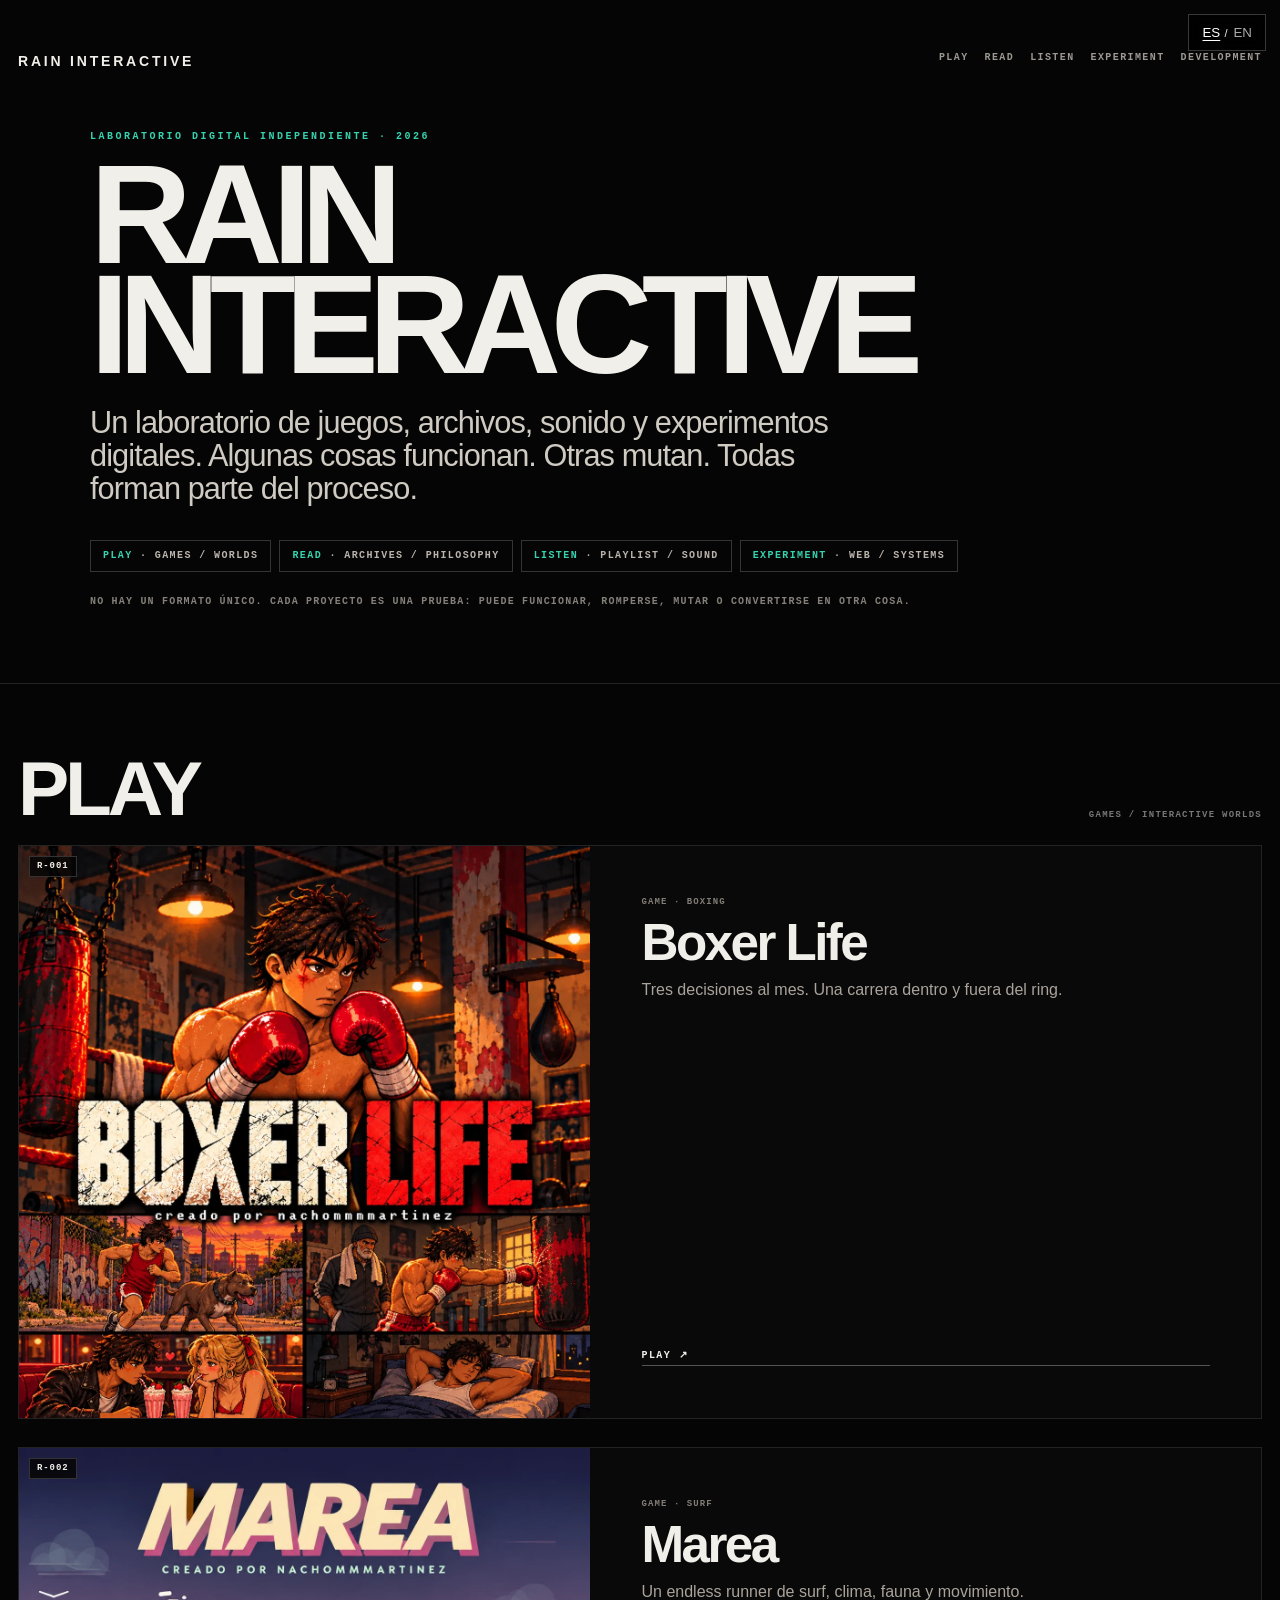
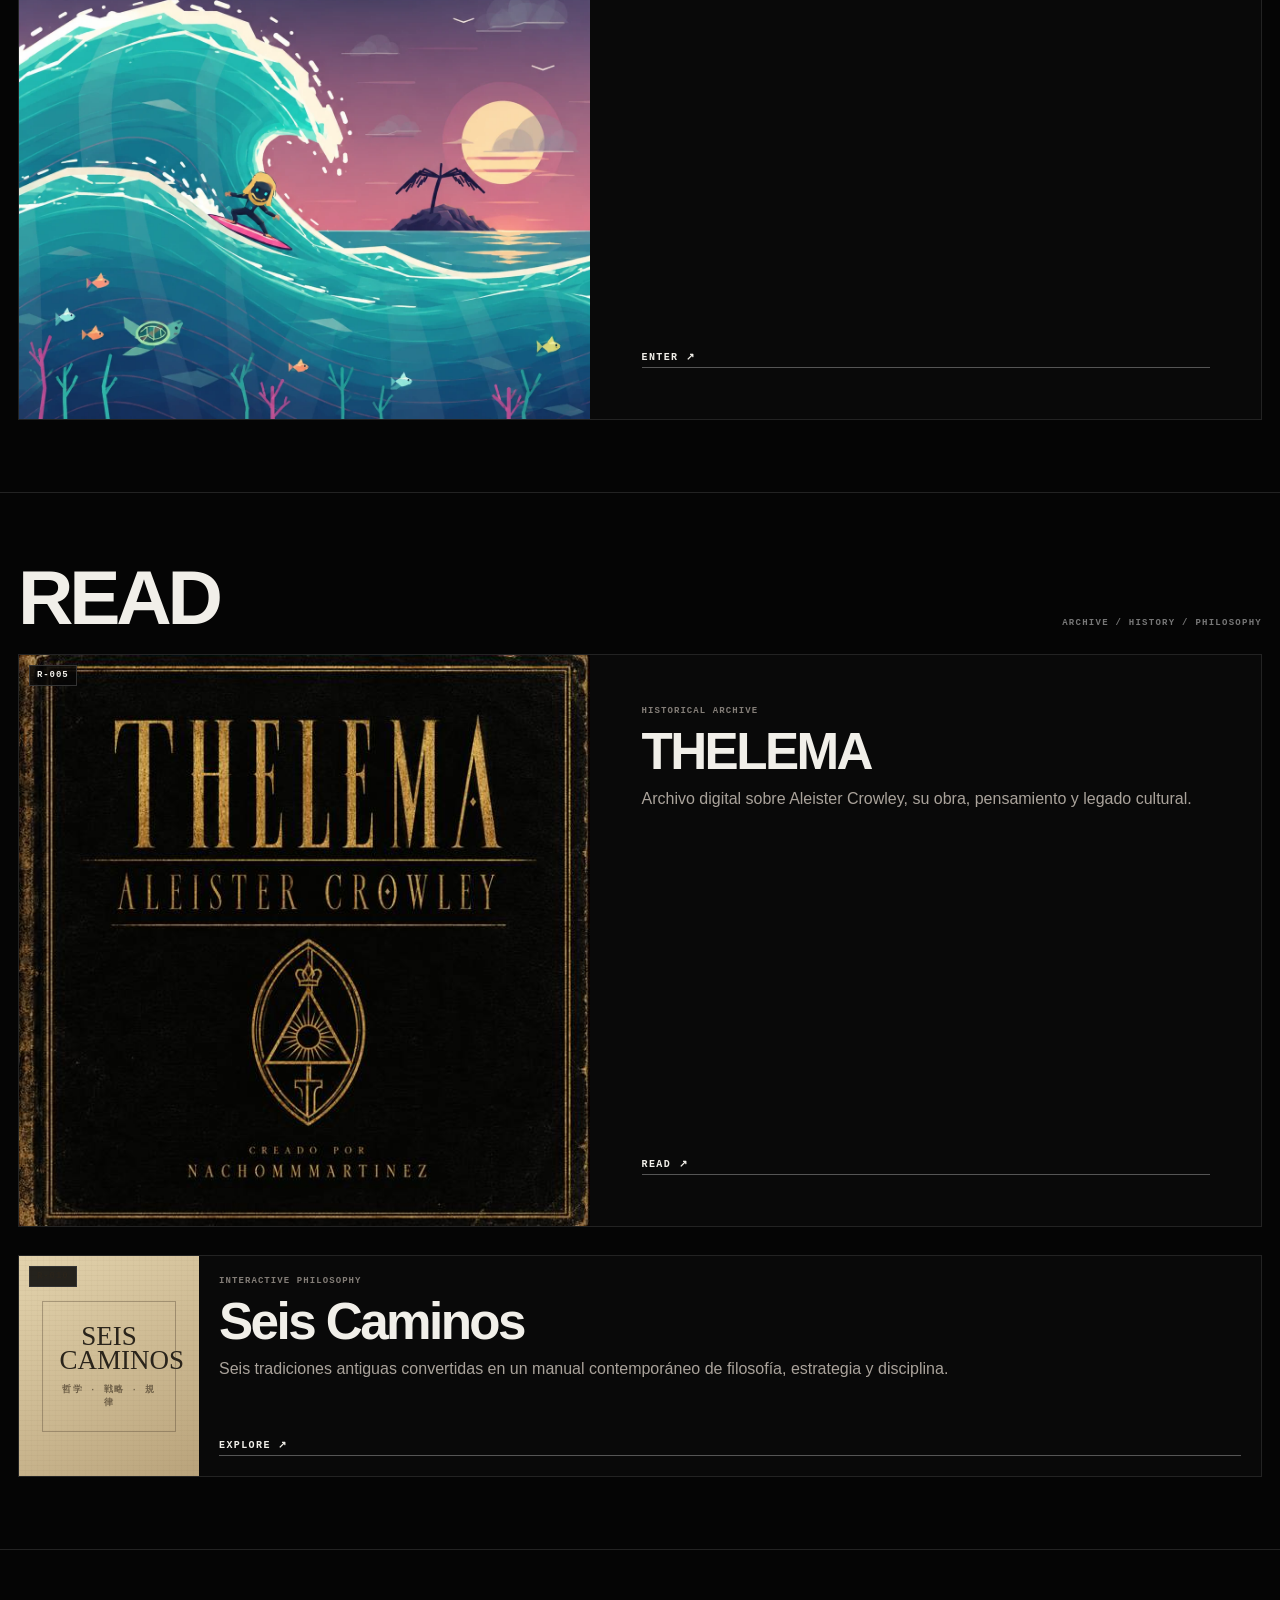
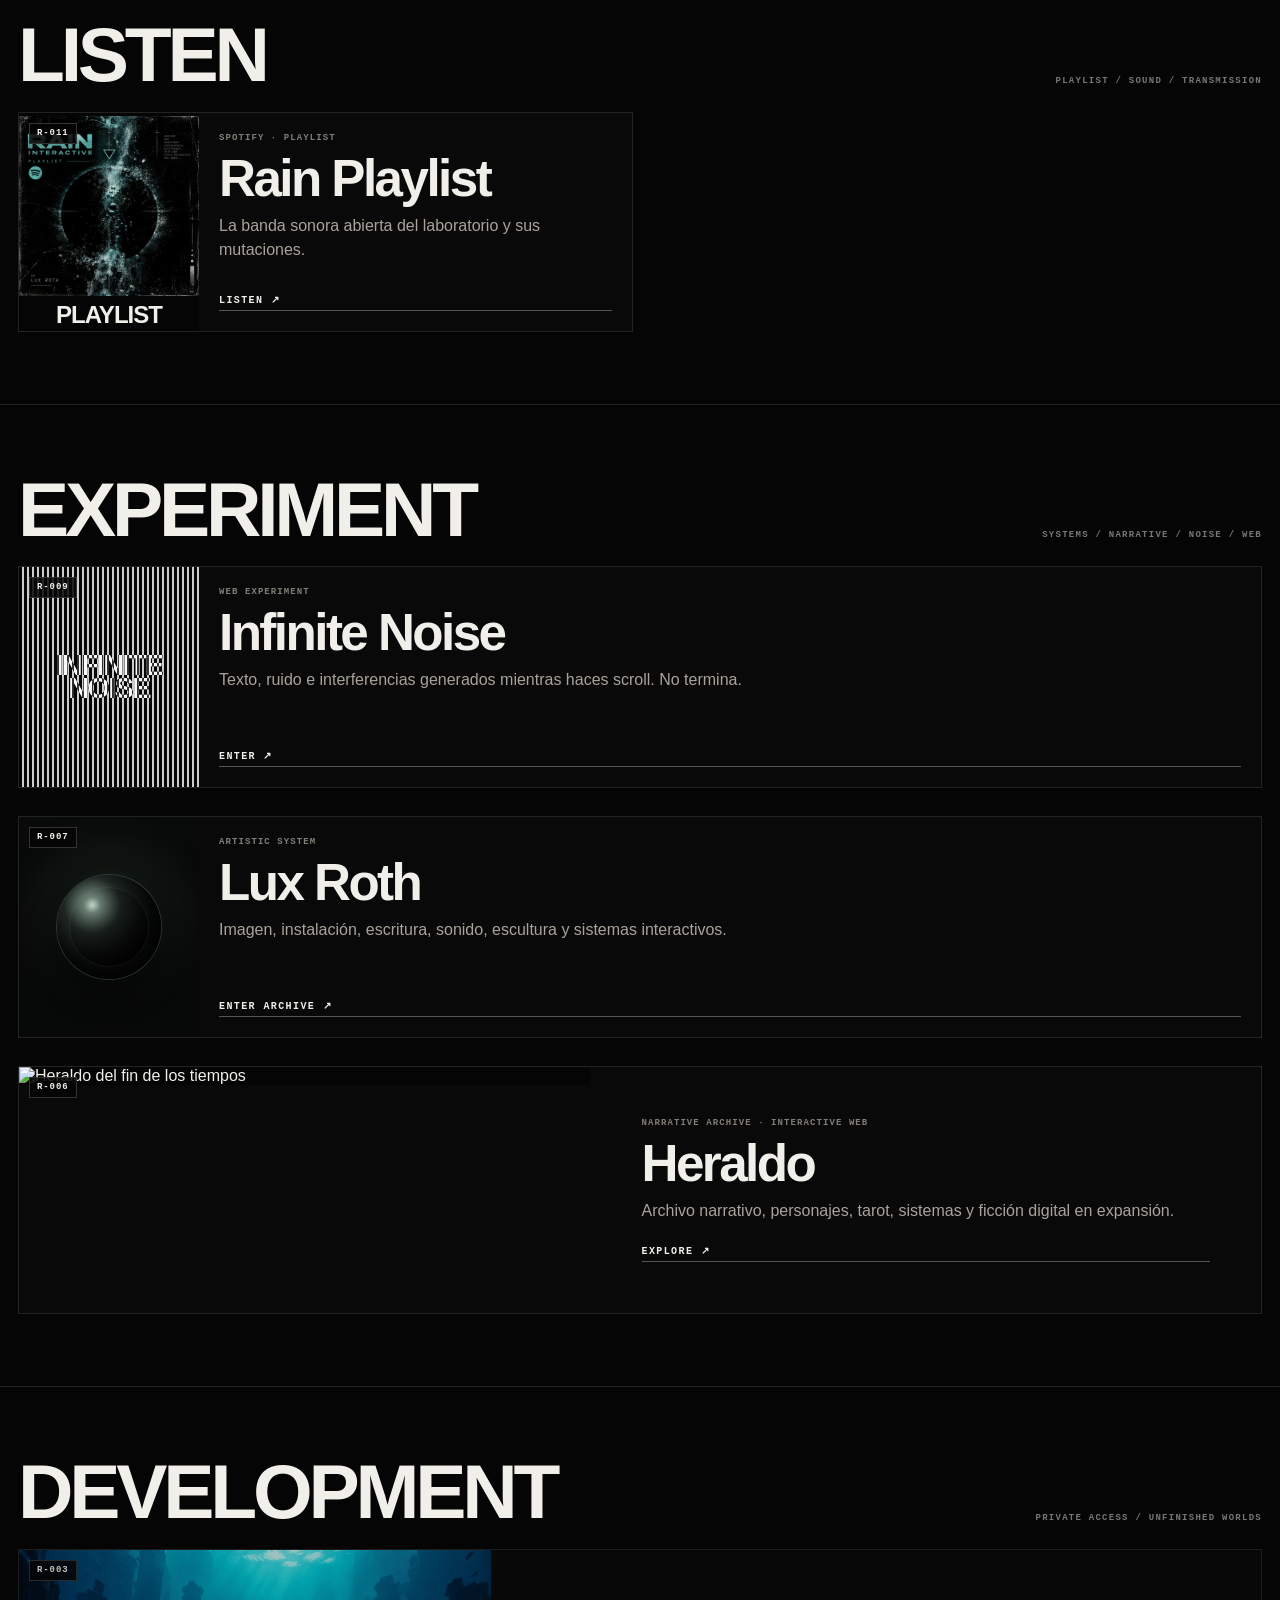
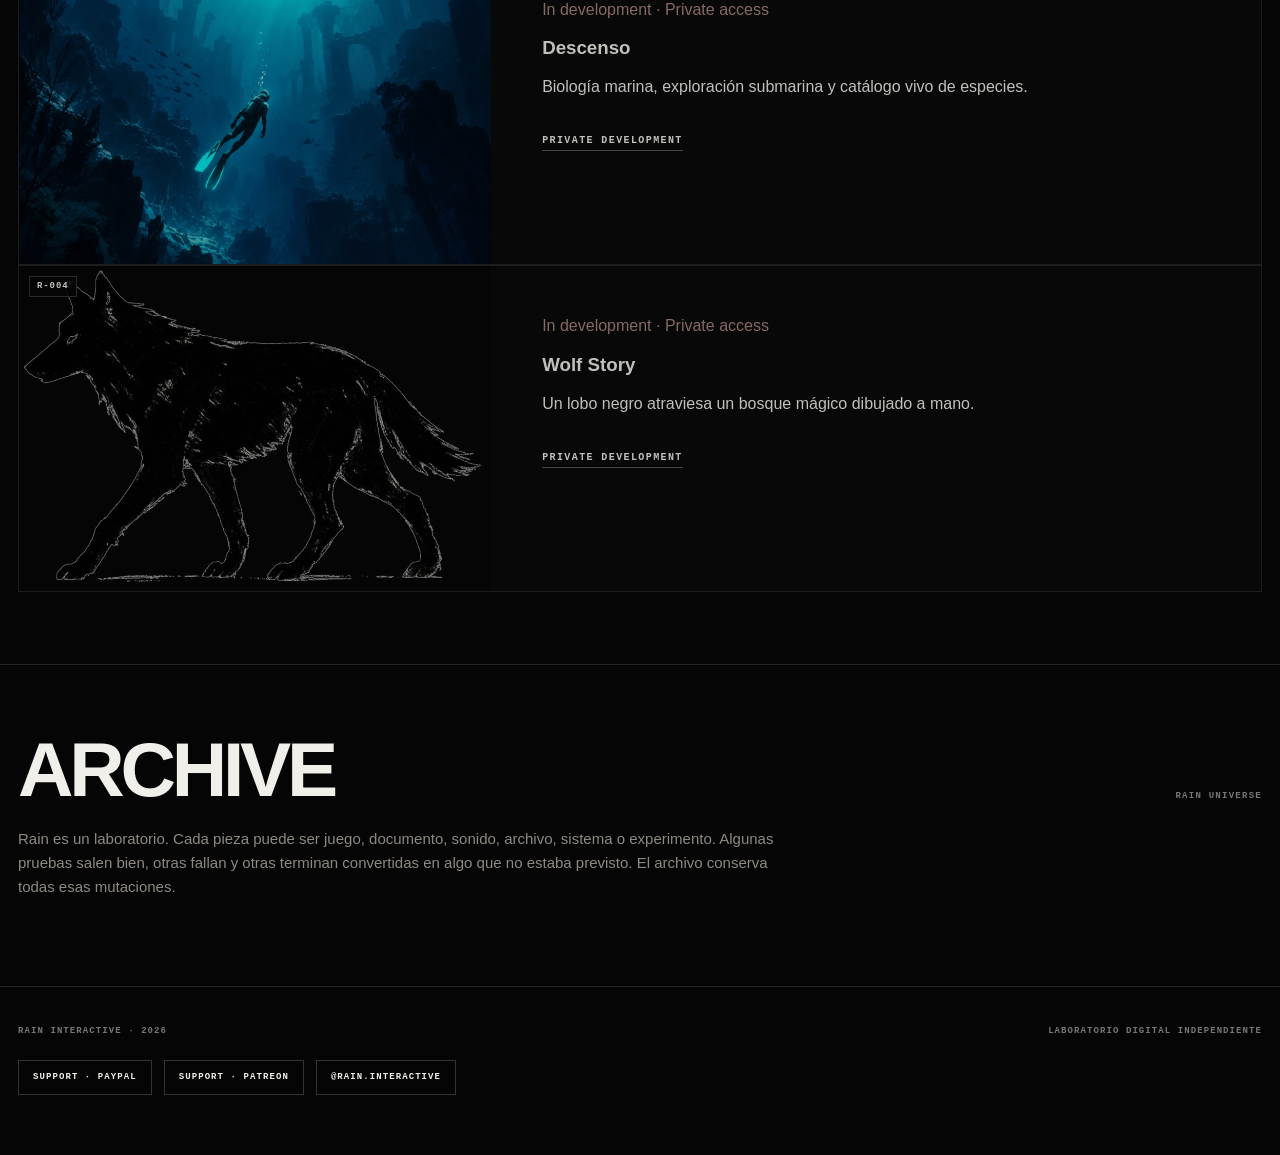
==== index.html @ aa90ba9e "Use uploaded Descenso and Rain Playlist cover assets" ====
<!doctype html>
<html lang="es">
<head>
<meta charset="utf-8">
<meta name="viewport" content="width=device-width,initial-scale=1">
<meta name="theme-color" content="#050505">
<meta http-equiv="Cache-Control" content="no-cache, no-store, must-revalidate">
<meta http-equiv="Pragma" content="no-cache">
<meta http-equiv="Expires" content="0">
<meta name="description" content="Rain Interactive es un laboratorio digital independiente de juegos, arte, archivos, sonido y experimentos web. Descubre Boxer Life, Seis Caminos, Lux Roth e Infinite Noise.">
<title>Rain Interactive — Juegos independientes y experimentos digitales</title>
<style>
:root{--bg:#050505;--fg:#f1efe9;--muted:#77736d;--mint:#37d3b0;--red:#ff4a3d;--line:#232323}
*{box-sizing:border-box}
html{scroll-behavior:smooth}
body{margin:0;background:var(--bg);color:var(--fg);font-family:Arial,Helvetica,sans-serif}
a{color:inherit}
.wrap{width:min(1280px,calc(100% - 36px));margin:auto}
header{min-height:76vh;display:flex;flex-direction:column;justify-content:space-between;padding:22px 0 42px;border-bottom:1px solid var(--line)}
.top{display:flex;justify-content:space-between;gap:20px;align-items:flex-start}
.brand{font-size:14px;font-weight:900;letter-spacing:.2em;text-transform:uppercase}
.nav{display:flex;gap:16px;flex-wrap:wrap;justify-content:flex-end}
.nav a{text-decoration:none;font:700 10px/1 "Courier New",monospace;letter-spacing:.14em;color:#9d9891;text-transform:uppercase}
.nav a:hover{color:var(--fg)}
.hero{max-width:1100px}
.kicker{font:700 10px/1 "Courier New",monospace;letter-spacing:.25em;color:var(--mint);text-transform:uppercase;margin-bottom:18px}
h1{font-size:clamp(60px,11vw,164px);line-height:.78;letter-spacing:-.075em;margin:0;text-transform:uppercase}
.hero p{max-width:760px;font-size:clamp(18px,2.4vw,34px);line-height:1.08;letter-spacing:-.03em;color:#cfcac2;margin:26px 0 0}
.manifest{margin-top:22px;font:700 10px/1.6 "Courier New",monospace;letter-spacing:.12em;color:#85807a;text-transform:uppercase}
.modebar{display:flex;gap:8px;flex-wrap:wrap;margin-top:34px}
.mode{border:1px solid #343434;padding:10px 12px;font:700 10px/1 "Courier New",monospace;letter-spacing:.14em;text-transform:uppercase;color:#bbb4ad}
.mode strong{color:var(--mint)}
section{padding:72px 0;border-bottom:1px solid var(--line)}
.section-head{display:flex;align-items:end;justify-content:space-between;gap:18px;margin-bottom:24px}
.section-head h2{font-size:clamp(32px,6vw,82px);line-height:.85;letter-spacing:-.055em;margin:0;text-transform:uppercase}
.section-head span{font:700 9px/1.3 "Courier New",monospace;letter-spacing:.14em;color:#777;text-transform:uppercase;text-align:right}

/* Featured playlist */


.feature-media:before{content:"";position:absolute;inset:-15%;background:radial-gradient(circle at 30% 28%,#37d3b055,transparent 28%),radial-gradient(circle at 72% 66%,#37d3b026,transparent 34%),linear-gradient(145deg,#111,#050505 70%);filter:blur(8px);transform:scale(1.08);z-index:-2}
.feature-media:after{content:"";position:absolute;inset:0;background:linear-gradient(180deg,#0000,#0008);z-index:-1}
.spotify-mark{width:min(310px,72%);aspect-ratio:1/1;border:1px solid #3a3a3a;background:#0a0a0a;display:flex;flex-direction:column;align-items:center;justify-content:center;gap:18px;box-shadow:0 22px 80px #000;text-align:center}
.spotify-disc{width:94px;height:94px;border:1px solid var(--mint);border-radius:50%;position:relative}
.spotify-disc:before,.spotify-disc:after{content:"";position:absolute;left:20%;right:20%;height:1px;background:var(--mint);border-radius:50%}
.spotify-disc:before{top:39%;box-shadow:0 14px 0 var(--mint)}
.spotify-disc:after{top:66%}
.spotify-mark strong{font-size:28px;line-height:.9;letter-spacing:-.04em}
.spotify-mark small{font:700 9px/1.4 "Courier New",monospace;letter-spacing:.18em;color:var(--mint);text-transform:uppercase}

.meta{font:700 9px/1.5 "Courier New",monospace;letter-spacing:.14em;color:var(--mint);text-transform:uppercase}
.feature-info h3,.card h3{font-size:clamp(30px,4vw,58px);line-height:.9;letter-spacing:-.05em;margin:12px 0}
.feature-info p,.card p{color:#aaa39b;line-height:1.5;margin:0}
.cta{display:inline-block;margin-top:24px;text-decoration:none;font:700 10px/1 "Courier New",monospace;letter-spacing:.14em;text-transform:uppercase;border-bottom:1px solid #555;padding-bottom:4px}

.grid{display:grid;grid-template-columns:repeat(2,minmax(0,1fr));gap:14px}
.card{border:1px solid var(--line);background:#090909;text-decoration:none;display:grid;grid-template-columns:180px 1fr;min-height:220px}
.card .thumb{background:#111;overflow:hidden;position:relative;min-height:220px}
.card .thumb img{width:100%;height:100%;object-fit:contain;object-position:center center;display:block;image-rendering:auto;background:#090909}
.card .copy{padding:20px;display:flex;flex-direction:column;justify-content:space-between}
.card .n{position:absolute;left:10px;top:10px;z-index:4;background:#050505d9;border:1px solid #333;padding:5px 7px;font:700 9px/1 "Courier New",monospace;letter-spacing:.1em}
.card .type{font:700 9px/1.2 "Courier New",monospace;letter-spacing:.12em;color:#837d77;text-transform:uppercase}
.card:hover{border-color:#6f6f6f}
.card:hover .type,.card:hover .cta{color:var(--mint)}
.private{opacity:.8}
.private .type{color:#a7837d}
.private:hover{opacity:1;border-color:#5f403a}
.private:hover .type{color:var(--red)}

/* Generated editorial thumbnails */
.paper-thumb{display:grid;place-items:center;background:linear-gradient(150deg,#e3d3ad,#b9a37b)!important;color:#2a241b}
.paper-thumb:before{content:"";position:absolute;inset:0;background:repeating-linear-gradient(0deg,#6b56340b 0 1px,transparent 1px 5px),repeating-linear-gradient(90deg,#6b563408 0 1px,transparent 1px 6px)}
.paper-mark{position:relative;text-align:center;border:1px solid #574a3766;padding:22px 16px;width:74%;font-family:Georgia,serif}
.paper-mark strong{display:block;font-size:27px;line-height:.92;font-weight:400}
.paper-mark small{display:block;margin-top:10px;font:700 9px monospace;letter-spacing:.16em;color:#6f6048}
.noise-thumb{background:#050505!important}
.noise-thumb:before{content:"";position:absolute;inset:0;background:repeating-linear-gradient(90deg,#050505 0 3px,#eee 3px 5px);opacity:.85}
.noise-thumb:after{content:"INFINITE\A NOISE";white-space:pre;position:absolute;inset:0;display:grid;place-items:center;text-align:center;background:#0009;color:#fff;font:900 29px/.8 Arial Black,Arial,sans-serif;letter-spacing:-.06em;mix-blend-mode:difference}
.lux-thumb{background:radial-gradient(circle at 50% 44%,#1d2722 0 7%,#111613 31%,#080909 68%)!important;display:grid;place-items:center}
.lux-orb{width:58%;aspect-ratio:1;border-radius:50%;background:radial-gradient(circle at 34% 29%,#d8eee0 0 1.2%,#7f988a 8%,#27312c 28%,#0b0e0c 62%,#030404 78%);box-shadow:0 0 0 1px #7791824c,0 20px 60px #000,inset -22px -28px 55px #000;position:relative}
.lux-orb:after{content:"";position:absolute;inset:12%;border-radius:50%;border:1px solid #ccefdc12;box-shadow:0 0 35px #bfe6cf12}
.heraldo-thumb{background:#111!important}
.heraldo-thumb img{object-position:center center;filter:grayscale(.12) contrast(1.08)}
.playlist-thumb{background:radial-gradient(circle at 35% 30%,#37d3b03b,transparent 30%),#080808!important;display:grid;place-items:center}.playlist-thumb:after{content:"PLAYLIST";font:900 24px/1 Arial,sans-serif;letter-spacing:-.04em;color:#f1efe9}

.archive-note{max-width:760px;color:#8f8983;font-size:15px;line-height:1.6}
footer{padding:38px 0 60px}
.footerline{display:flex;justify-content:space-between;gap:20px;flex-wrap:wrap;font:700 9px/1.5 "Courier New",monospace;letter-spacing:.12em;color:#777;text-transform:uppercase}
.support{display:flex;gap:12px;flex-wrap:wrap;margin-top:22px}
.support a{border:1px solid #333;padding:12px 14px;text-decoration:none;font:700 9px/1 "Courier New",monospace;letter-spacing:.12em;text-transform:uppercase}
.support a:hover{border-color:var(--mint);color:var(--mint)}

@media(max-width:800px){
 header{min-height:68vh}
 
 
 .feature-media img{width:min(300px,70vw)}
 .grid{grid-template-columns:1fr}
 .card{grid-template-columns:145px 1fr}
 .section-head{align-items:flex-start;flex-direction:column}
 .section-head span{text-align:left}
}
@media(max-width:520px){
 .wrap{width:min(100% - 24px,520px)}
 .top{flex-direction:column}
 .nav{justify-content:flex-start}
 .card{grid-template-columns:1fr}
 .card .thumb{aspect-ratio:1.35/1;min-height:0}
}
</style>
<!-- BUILD 20261002-ASSETS-V24 -->

<link rel="canonical" href="https://rain-interactive.github.io/">
<meta property="og:type" content="website">
<meta property="og:site_name" content="Rain Interactive">
<meta property="og:title" content="Rain Interactive — Juegos independientes y experimentos digitales">
<meta property="og:description" content="Rain Interactive es un laboratorio digital independiente de juegos, arte, archivos, sonido y experimentos web. Descubre Boxer Life, Seis Caminos, Lux Roth e Infinite Noise.">
<meta property="og:url" content="https://rain-interactive.github.io/">
<meta name="twitter:card" content="summary_large_image">
<meta name="twitter:title" content="Rain Interactive — Juegos independientes y experimentos digitales">
<meta name="twitter:description" content="Rain Interactive es un laboratorio digital independiente de juegos, arte, archivos, sonido y experimentos web. Descubre Boxer Life, Seis Caminos, Lux Roth e Infinite Noise.">

<script type="application/ld+json">{"@context":"https://schema.org","@graph":[{"@type":"Organization","@id":"https://rain-interactive.github.io/#organization","name":"Rain Interactive","url":"https://rain-interactive.github.io/","sameAs":["https://www.instagram.com/rain.interactive/"]},{"@type":"WebSite","@id":"https://rain-interactive.github.io/#website","url":"https://rain-interactive.github.io/","name":"Rain Interactive","publisher":{"@id":"https://rain-interactive.github.io/#organization"},"inLanguage":"es"},{"@type":"CollectionPage","@id":"https://rain-interactive.github.io/#home","url":"https://rain-interactive.github.io/","name":"Rain Interactive — Juegos independientes y experimentos digitales","isPartOf":{"@id":"https://rain-interactive.github.io/#website"},"about":["videojuegos independientes","arte digital","experimentos web","filosofía interactiva"]}]}</script>






<style id="rain-original-artwork-v12">
.card-art{display:block!important;min-height:0!important;height:auto!important;align-self:start!important}
.artwork-original{position:relative;display:block;width:100%;height:auto;background:#050505}
.artwork-original img{display:block;width:100%;height:auto;max-width:100%;border:0}
.artwork-original .n{position:absolute;left:10px;top:10px;z-index:4;background:#050505d9;border:1px solid #333;padding:5px 7px;font:700 9px/1 "Courier New",monospace;letter-spacing:.1em}
.card-art .copy{width:100%!important}
</style>
<style id="rain-editorial-v14">
/* Editorial archive layout: one project per row. No shared card geometry. */
#play .grid,#read .grid,#experiment .grid,#development .grid{
 display:flex!important;flex-direction:column!important;gap:28px!important
}
#play .card-art,#read .card-art,#experiment .card-art{
 display:grid!important;grid-template-columns:minmax(280px,46%) 1fr!important;
 width:100%!important;min-height:0!important;height:auto!important;
 align-items:start!important;border:1px solid var(--line)!important;background:#090909!important
}
.card-art .artwork-original{
 width:100%!important;height:auto!important;min-height:0!important;
 display:block!important;position:relative!important;overflow:visible!important
}
.card-art .artwork-original img{
 display:block!important;position:static!important;width:100%!important;height:auto!important;
 max-width:100%!important;max-height:none!important;object-fit:initial!important;aspect-ratio:auto!important
}
.card-art .copy{align-self:stretch!important;min-height:100%!important;padding:clamp(22px,4vw,52px)!important}
#read .card:not(.card-art),#experiment .card:not(.card-art),#development .card{
 width:100%!important
}
@media(max-width:760px){
 #play .card-art,#read .card-art,#experiment .card-art{
  display:block!important
 }
 .card-art .copy{min-height:0!important}
}
</style>
<style id="rain-development-v16">
#development .grid{display:block!important}
#development .development-entry{display:grid!important;grid-template-columns:minmax(260px,38%) 1fr!important;width:100%;border:1px solid var(--line);background:#090909}
#development .development-art{position:relative;width:100%;background:#050505}
#development .development-art img{display:block;width:100%;height:auto;max-width:100%}
#development .development-art .n{position:absolute;left:10px;top:10px;z-index:3;background:#050505d9;border:1px solid #333;padding:5px 7px;font:700 9px/1 "Courier New",monospace;letter-spacing:.1em}
#development .development-entry .copy{padding:clamp(22px,4vw,52px)}
@media(max-width:760px){#development .development-entry{display:block!important}}
</style>
<style id="rain-assets-v24">
#listen .playlist-thumb{height:auto!important;min-height:0!important;aspect-ratio:auto!important;background:#050505!important}
#listen .playlist-thumb img{display:block!important;position:static!important;width:100%!important;height:auto!important;max-height:none!important;object-fit:contain!important}
</style>
</head>
<body>
<header>
  <div class="wrap top">
    <div class="brand">RAIN INTERACTIVE</div>
    <nav class="nav">
      <a href="#play">Play</a>
      <a href="#read">Read</a>
      <a href="#listen">Listen</a>
      <a href="#experiment">Experiment</a>
      <a href="#development">Development</a>
    </nav>
  </div>
  <div class="wrap hero">
    <div class="kicker">Laboratorio digital independiente · 2026</div>
    <h1>RAIN<br>INTERACTIVE</h1>
    <p>Un laboratorio de juegos, archivos, sonido y experimentos digitales. Algunas cosas funcionan. Otras mutan. Todas forman parte del proceso.</p>
    <div class="modebar">
      <div class="mode"><strong>PLAY</strong> · games / worlds</div>
      <div class="mode"><strong>READ</strong> · archives / philosophy</div>
      <div class="mode"><strong>LISTEN</strong> · playlist / sound</div>
      <div class="mode"><strong>EXPERIMENT</strong> · web / systems</div>
    </div>
    <div class="manifest">NO HAY UN FORMATO ÚNICO. CADA PROYECTO ES UNA PRUEBA: PUEDE FUNCIONAR, ROMPERSE, MUTAR O CONVERTIRSE EN OTRA COSA.</div>
  </div>
</header>

<main>
<section id="play">
  <div class="wrap">
    <div class="section-head"><h2>Play</h2><span>Games / interactive worlds</span></div>
    <div class="grid">
      <a class="card card-art card-boxer" href="/boxer-life/"><div class="artwork-original"><span class="n">R-001</span><img src="/assets/boxer-life-cover.webp?v=v12" alt="Boxer Life"></div><div class="copy"><div><div class="type">Game · Boxing</div><h3>Boxer Life</h3><p>Tres decisiones al mes. Una carrera dentro y fuera del ring.</p></div><span class="cta">Play ↗</span></div></a>
      <a class="card card-art card-marea" href="/marea/"><div class="artwork-original"><span class="n">R-002</span><img src="/rain-interactive/assets/marea-caratula.webp?v=v12" alt="Marea"></div><div class="copy"><div><div class="type">Game · Surf</div><h3>Marea</h3><p>Un endless runner de surf, clima, fauna y movimiento.</p></div><span class="cta">Enter ↗</span></div></a>
    </div>
  </div>
</section>

<section id="read">
  <div class="wrap">
    <div class="section-head"><h2>Read</h2><span>Archive / history / philosophy</span></div>
    <div class="grid">
      <a class="card card-art card-thelema" href="/thelema-preview/"><div class="artwork-original"><span class="n">R-005</span><img src="/assets/thelema-cover.jpg?v=v12" alt="Thelema"></div><div class="copy"><div><div class="type">Historical archive</div><h3>THELEMA</h3><p>Archivo digital sobre Aleister Crowley, su obra, pensamiento y legado cultural.</p></div><span class="cta">Read ↗</span></div></a>
      <a class="card" href="/seis-caminos/"><div class="thumb paper-thumb"><span class="n">R-010</span><div class="paper-mark"><strong>SEIS<br>CAMINOS</strong><small>哲学 · 戦略 · 規律</small></div></div><div class="copy"><div><div class="type">Interactive philosophy</div><h3>Seis Caminos</h3><p>Seis tradiciones antiguas convertidas en un manual contemporáneo de filosofía, estrategia y disciplina.</p></div><span class="cta">Explore ↗</span></div></a>
    </div>
  </div>
</section>

<section id="listen">
  <div class="wrap">
    <div class="section-head"><h2>Listen</h2><span>Playlist / sound / transmission</span></div>
    <div class="grid">
      <a class="card" href="https://open.spotify.com/playlist/4l7Q5zlpxrBLu7yFwyJeEY" target="_blank" rel="noopener"><div class="thumb playlist-thumb"><span class="n">R-011</span><img src="/assets/rain-playlist-cover.webp?v=v24" alt="Rain Playlist"></div><div class="copy"><div><div class="type">Spotify · Playlist</div><h3>Rain Playlist</h3><p>La banda sonora abierta del laboratorio y sus mutaciones.</p></div><span class="cta">Listen ↗</span></div></a>
    </div>
  </div>
</section>

<section id="experiment">
  <div class="wrap">
    <div class="section-head"><h2>Experiment</h2><span>Systems / narrative / noise / web</span></div>
    <div class="grid">
      <a class="card" href="/infinite-noise/"><div class="thumb noise-thumb"><span class="n">R-009</span></div><div class="copy"><div><div class="type">Web experiment</div><h3>Infinite Noise</h3><p>Texto, ruido e interferencias generados mientras haces scroll. No termina.</p></div><span class="cta">Enter ↗</span></div></a>
      <a class="card" href="/lux/"><div class="thumb lux-thumb"><span class="n">R-007</span><div class="lux-orb" aria-label="Esfera de Lux Roth"></div></div><div class="copy"><div><div class="type">Artistic system</div><h3>Lux Roth</h3><p>Imagen, instalación, escritura, sonido, escultura y sistemas interactivos.</p></div><span class="cta">Enter archive ↗</span></div></a>
      <a class="card card-art card-heraldo" href="https://heraldodelfindelostiempos.github.io/"><div class="artwork-original"><span class="n">R-006</span><img src="https://heraldodelfindelostiempos.github.io/assets/meditacion-espejos.jpg?v=v12" alt="Heraldo del fin de los tiempos"></div><div class="copy"><div><div class="type">Narrative archive · Interactive web</div><h3>Heraldo</h3><p>Archivo narrativo, personajes, tarot, sistemas y ficción digital en expansión.</p></div><span class="cta">Explore ↗</span></div></a>
    </div>
  </div>
</section>

<section id="development">
  <div class="wrap">
    <div class="section-head"><h2>Development</h2><span>Private access / unfinished worlds</span></div>
    <div class="grid">
      <article class="development-entry private"><div class="development-art"><span class="n">R-003</span><img src="/assets/descenso-cover.webp?v=v24" alt="Descenso"></div><div class="copy"><div><div class="type">In development · Private access</div><h3>Descenso</h3><p>Biología marina, exploración submarina y catálogo vivo de especies.</p></div><span class="cta">Private development</span></div></article>
<article class="development-entry private"><div class="development-art"><span class="n">R-004</span><img src="/rain-interactive/assets/wolf-lobo.webp?v=wolf-lobo-v18" alt="Wolf Story"></div><div class="copy"><div><div class="type">In development · Private access</div><h3>Wolf Story</h3><p>Un lobo negro atraviesa un bosque mágico dibujado a mano.</p></div><span class="cta">Private development</span></div></article>
    </div>
  </div>
</section>

<section>
  <div class="wrap">
    <div class="section-head"><h2>Archive</h2><span>Rain universe</span></div>
    <p class="archive-note">Rain es un laboratorio. Cada pieza puede ser juego, documento, sonido, archivo, sistema o experimento. Algunas pruebas salen bien, otras fallan y otras terminan convertidas en algo que no estaba previsto. El archivo conserva todas esas mutaciones.</p>
  </div>
</section>
</main>

<footer>
  <div class="wrap">
    <div class="footerline"><span>RAIN INTERACTIVE · 2026</span><span>Laboratorio digital independiente</span></div>
    <div class="support">
      <a href="https://www.paypal.com/ncp/payment/UMGRDCW4PXS26" target="_blank" rel="noopener">Support · PayPal</a>
      <a href="https://patreon.com/RainInteractive" target="_blank" rel="noopener">Support · Patreon</a>
      <a href="https://www.instagram.com/rain.interactive/" target="_blank" rel="noopener">@rain.interactive</a>
    </div>
  </div>
</footer>
<style id="rain-lang-style">#rain-lang{position:fixed;top:14px;right:14px;z-index:99999;background:rgba(0,0,0,.78);backdrop-filter:blur(8px);border:1px solid rgba(255,255,255,.22);padding:5px 8px;font:11px Arial,sans-serif;letter-spacing:.08em}#rain-lang button{appearance:none;border:0;background:transparent;color:#aaa;padding:5px;cursor:pointer}#rain-lang button.active{color:#fff;text-decoration:underline;text-underline-offset:3px}#google_translate_element{position:fixed;left:-9999px;top:-9999px}.goog-te-banner-frame.skiptranslate{display:none!important}body{top:0!important}</style><div id="rain-lang"><button data-lang="es">ES</button><span>/</span><button data-lang="en">EN</button></div><div id="google_translate_element" aria-hidden="true"></div><script id="rain-lang-js">(function(){const K="rain-site-lang";function mark(l){document.querySelectorAll("#rain-lang button").forEach(b=>b.classList.toggle("active",b.dataset.lang===l));document.documentElement.lang=l}function apply(l){localStorage.setItem(K,l);mark(l);const go=()=>{const s=document.querySelector(".goog-te-combo");if(!s)return false;s.value=l==="es"?"":l;s.dispatchEvent(new Event("change",{bubbles:true}));return true};if(!go()){let n=0,t=setInterval(()=>{if(go()||++n>40)clearInterval(t)},250)}}window.googleTranslateElementInit=function(){new google.translate.TranslateElement({pageLanguage:"es",includedLanguages:"es,en",autoDisplay:false},"google_translate_element");setTimeout(()=>apply(localStorage.getItem(K)||"es"),300)};document.querySelectorAll("#rain-lang button").forEach(b=>b.onclick=()=>apply(b.dataset.lang));mark(localStorage.getItem(K)||"es")})();</script><script src="https://translate.google.com/translate_a/element.js?cb=googleTranslateElementInit"></script></body>
</html>
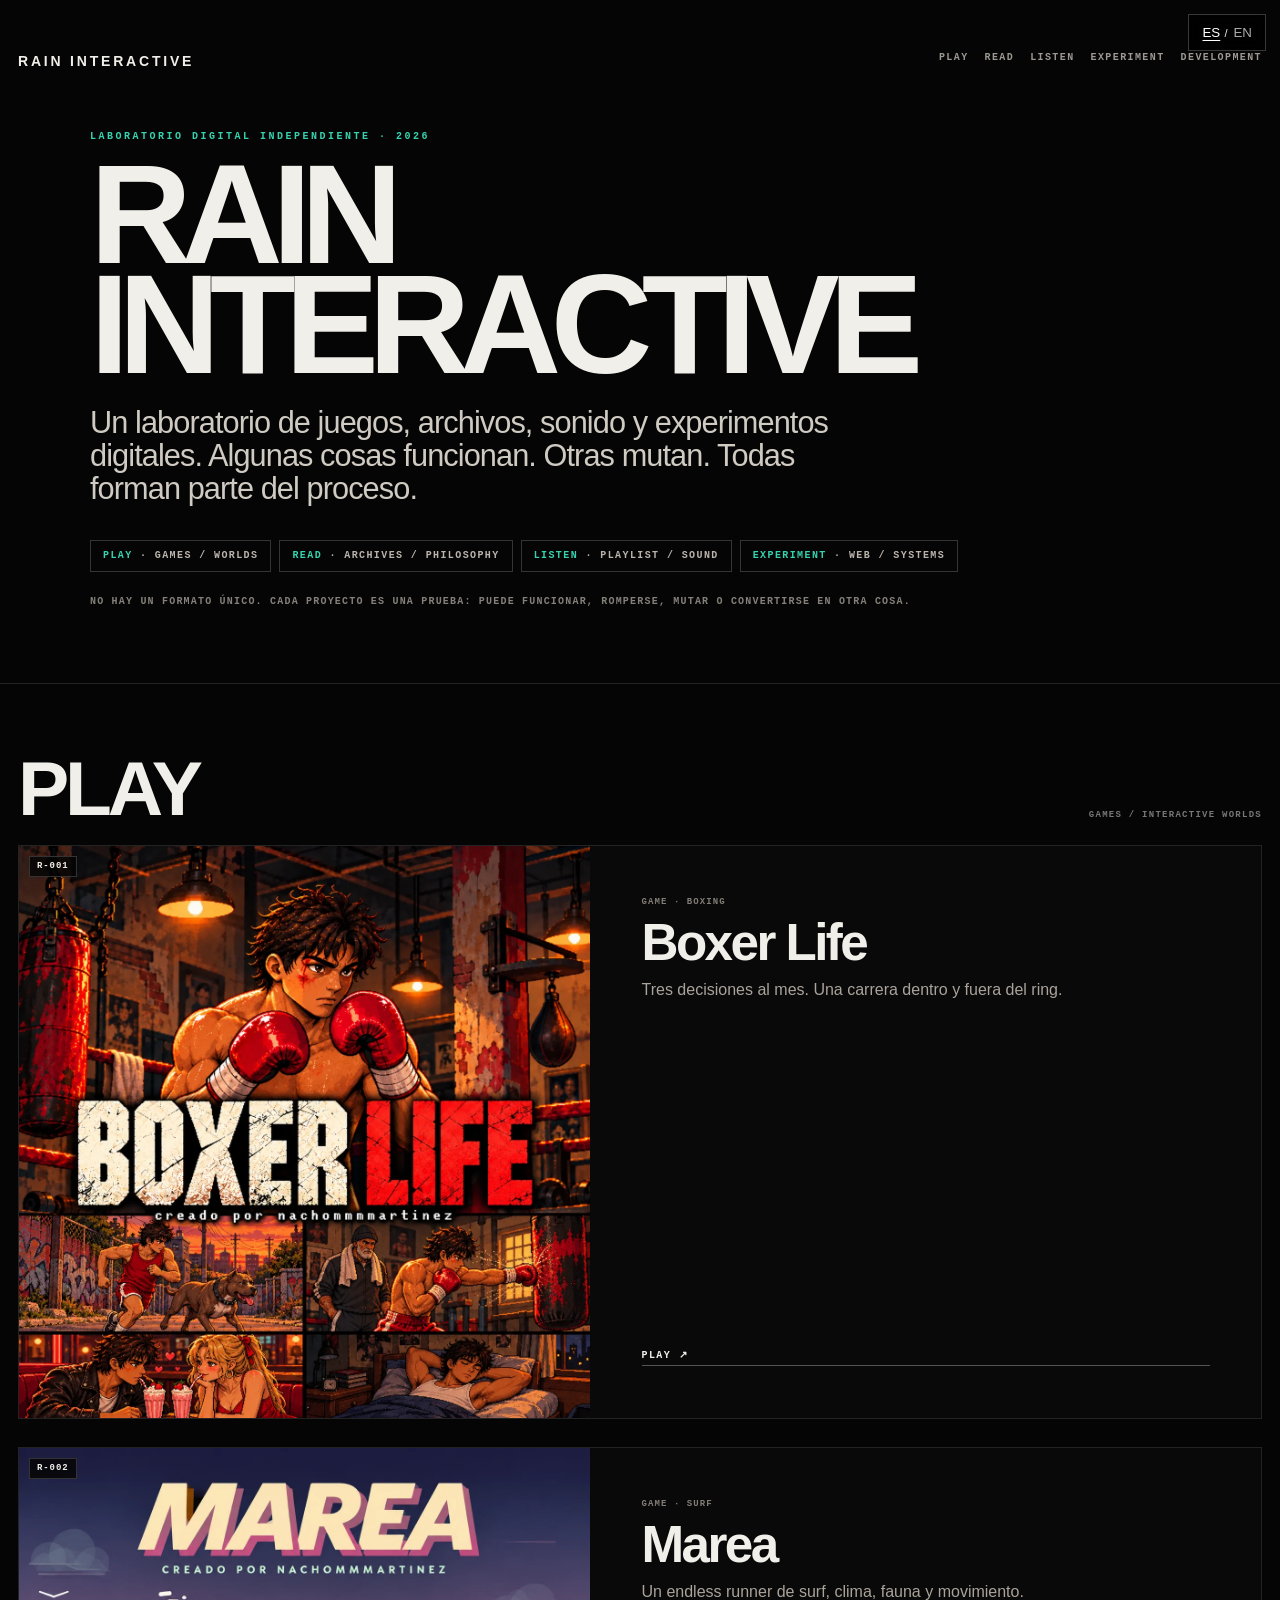
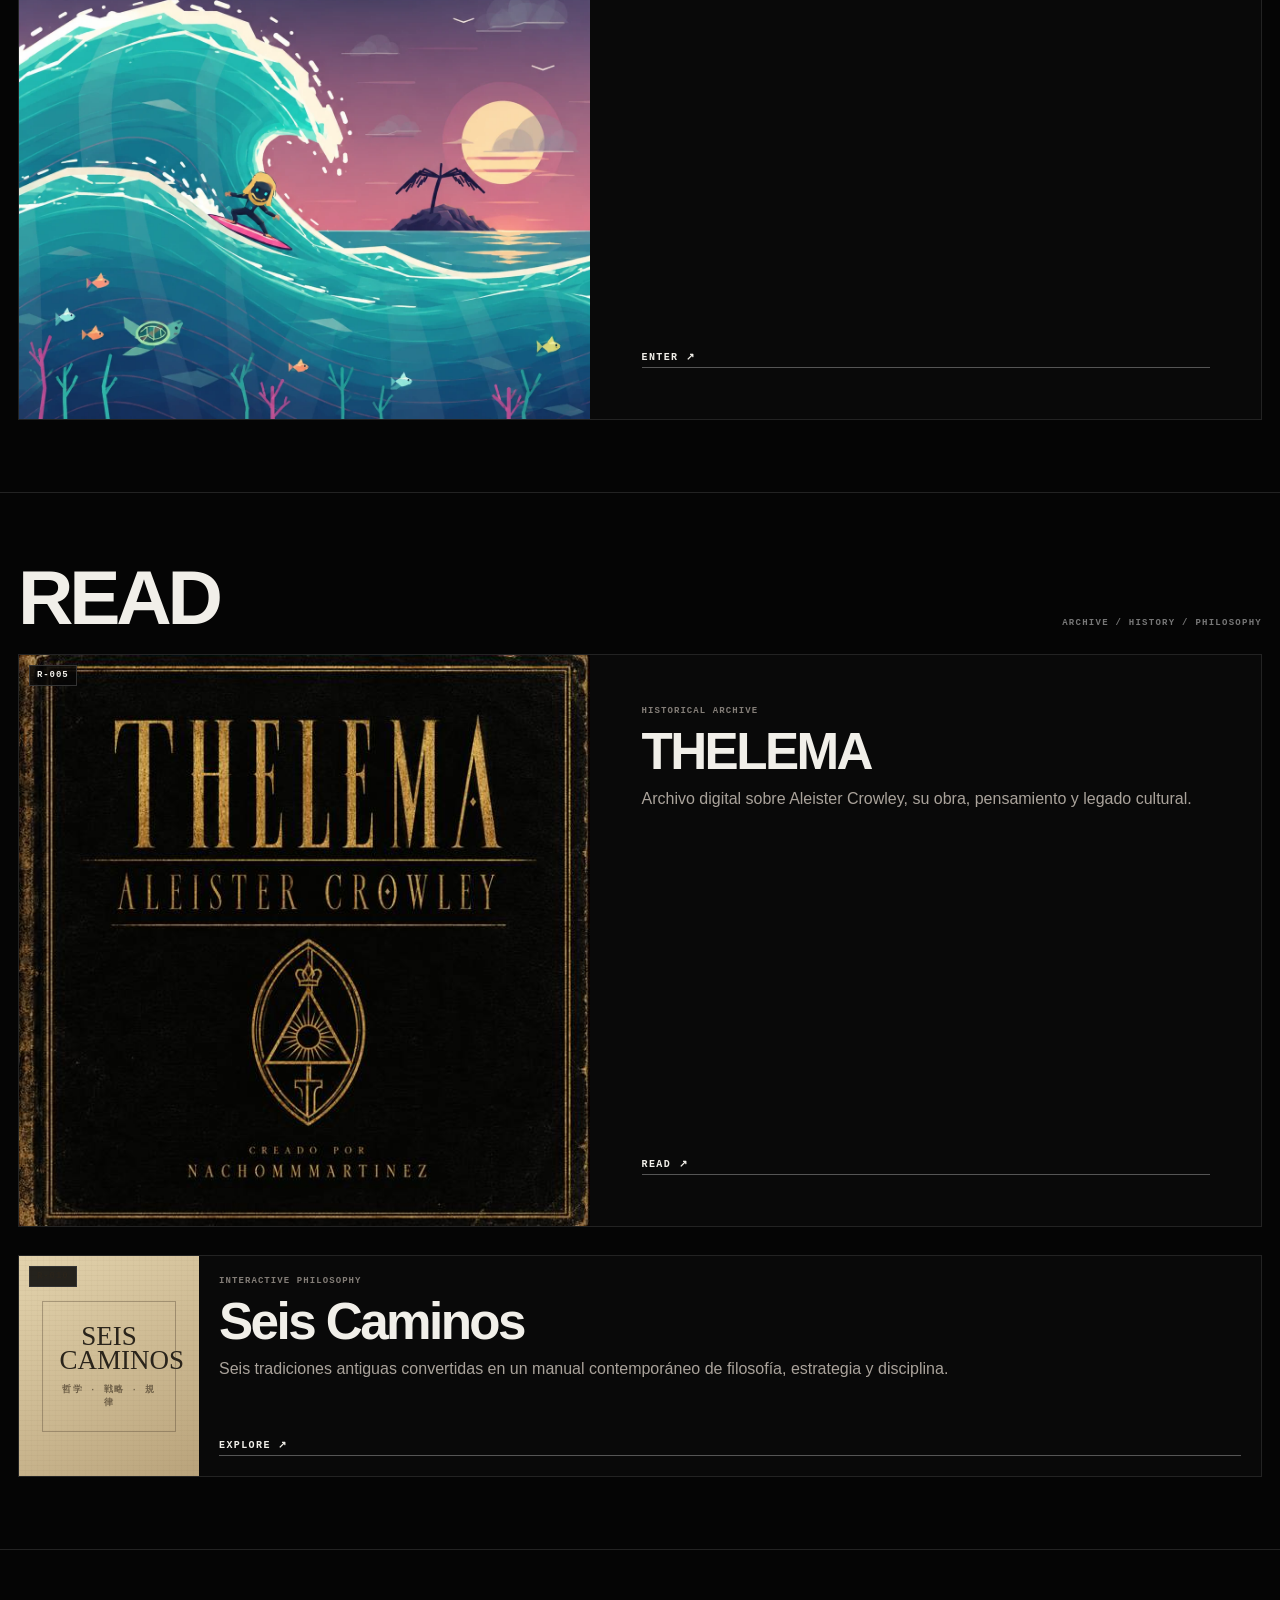
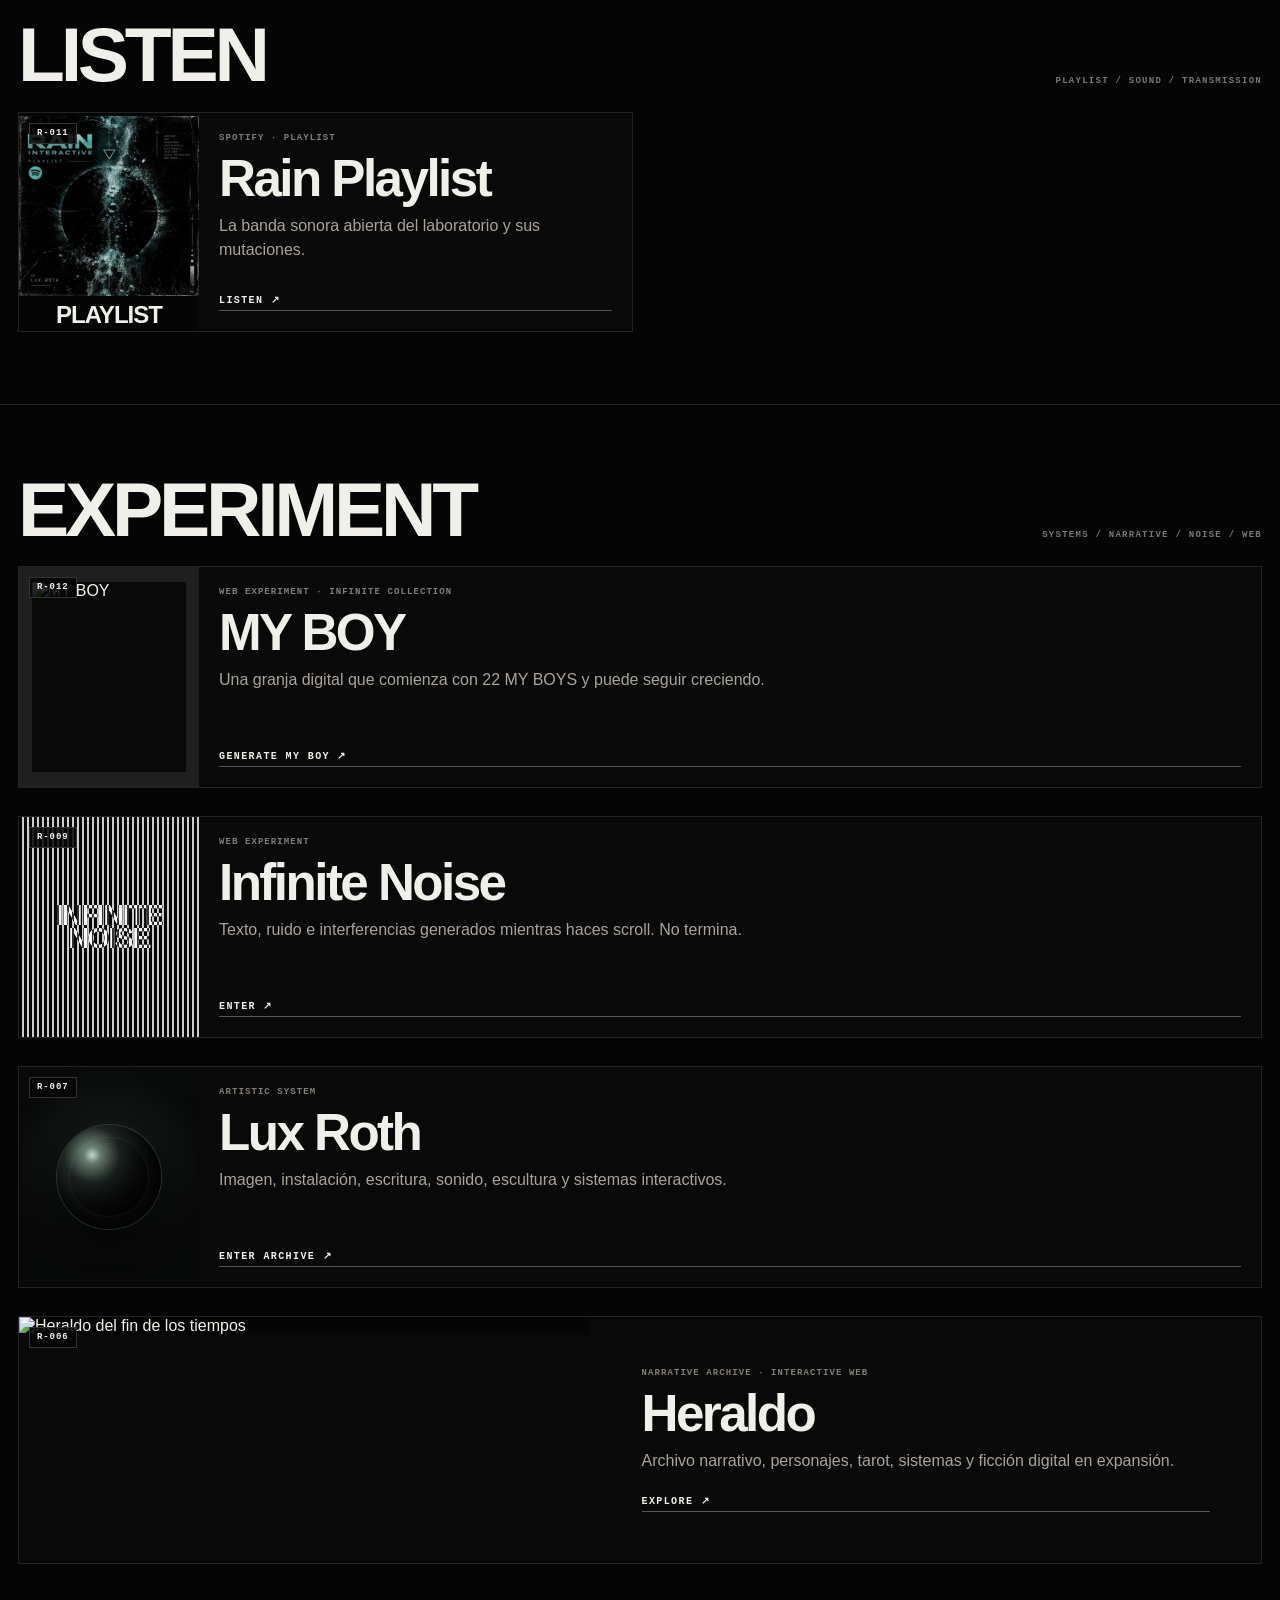
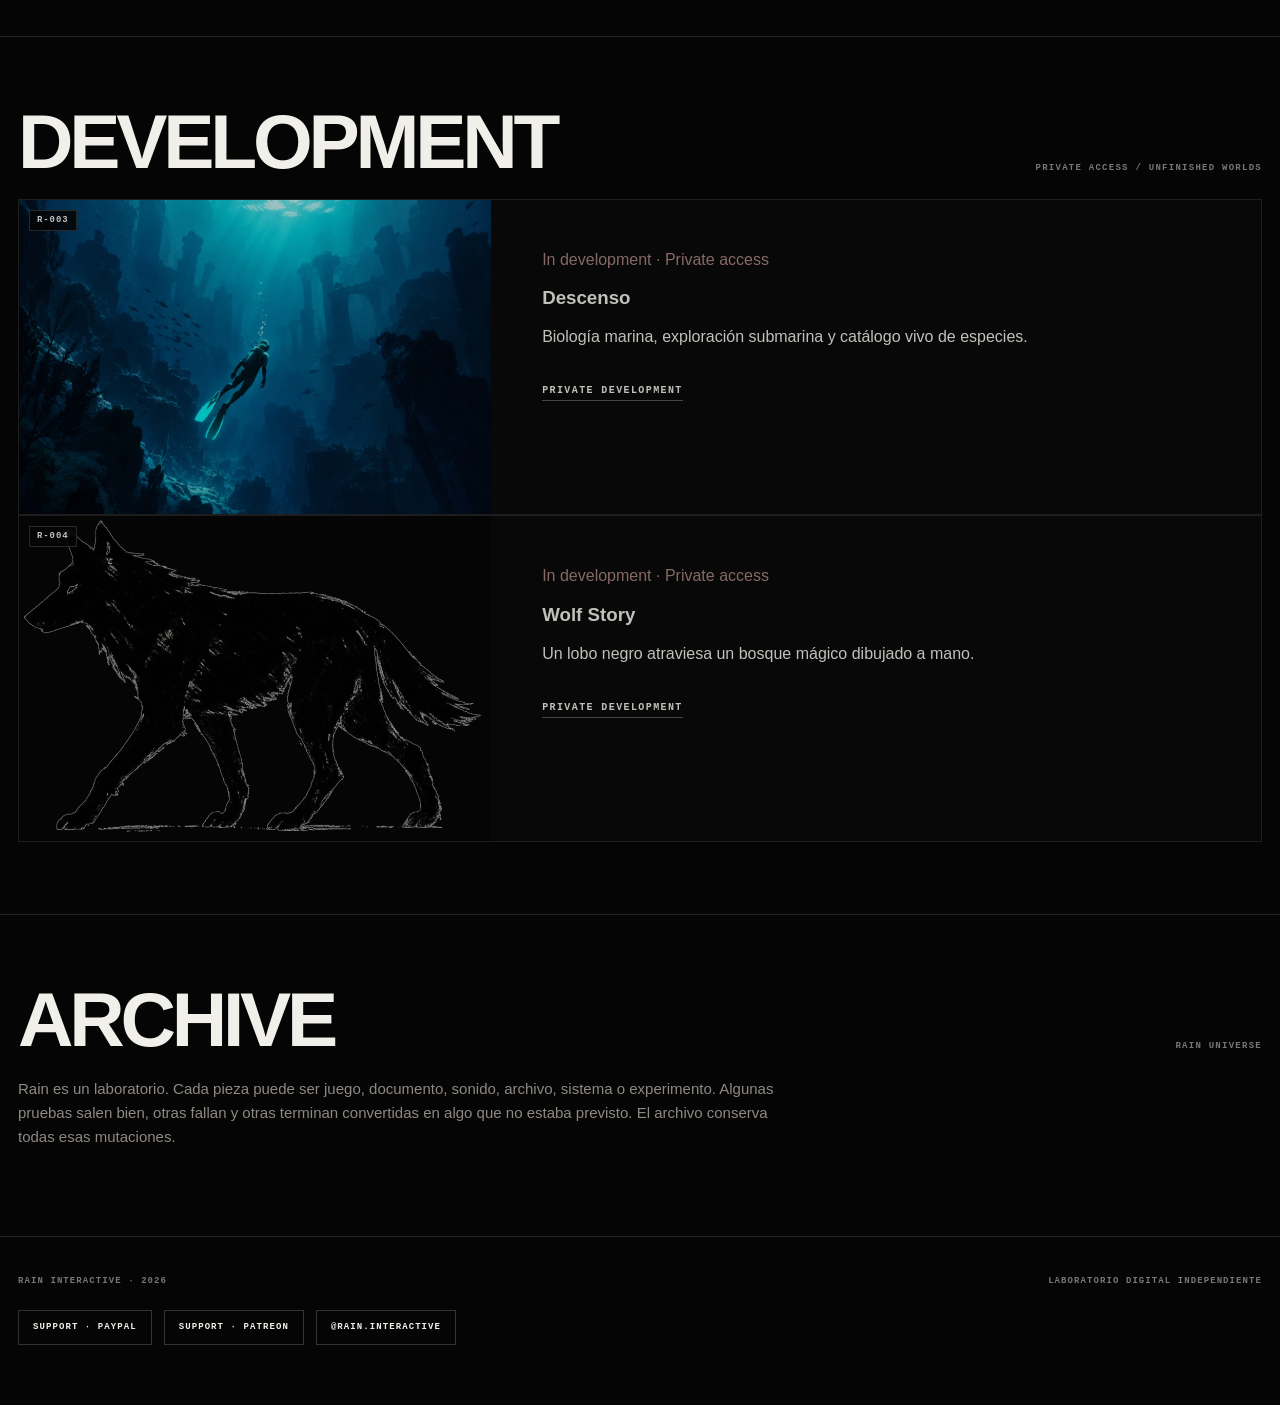
==== commit 9d15672b: "Publish MY BOY in Rain experiments" ====
--- a/index.html
+++ b/index.html
@@ -108,7 +108,7 @@
  .card .thumb{aspect-ratio:1.35/1;min-height:0}
 }
 </style>
-<!-- BUILD 20261002-ASSETS-V24 -->
+<!-- BUILD 20261002-REFRESH-V25 -->
 
 <link rel="canonical" href="https://rain-interactive.github.io/">
 <meta property="og:type" content="website">
@@ -228,7 +228,7 @@
   <div class="wrap">
     <div class="section-head"><h2>Listen</h2><span>Playlist / sound / transmission</span></div>
     <div class="grid">
-      <a class="card" href="https://open.spotify.com/playlist/4l7Q5zlpxrBLu7yFwyJeEY" target="_blank" rel="noopener"><div class="thumb playlist-thumb"><span class="n">R-011</span><img src="/assets/rain-playlist-cover.webp?v=v24" alt="Rain Playlist"></div><div class="copy"><div><div class="type">Spotify · Playlist</div><h3>Rain Playlist</h3><p>La banda sonora abierta del laboratorio y sus mutaciones.</p></div><span class="cta">Listen ↗</span></div></a>
+      <a class="card" href="https://open.spotify.com/playlist/4l7Q5zlpxrBLu7yFwyJeEY" target="_blank" rel="noopener"><div class="thumb playlist-thumb"><span class="n">R-011</span><img src="/assets/rain-playlist-cover.webp?v=v25" alt="Rain Playlist"></div><div class="copy"><div><div class="type">Spotify · Playlist</div><h3>Rain Playlist</h3><p>La banda sonora abierta del laboratorio y sus mutaciones.</p></div><span class="cta">Listen ↗</span></div></a>
     </div>
   </div>
 </section>
@@ -237,6 +237,7 @@
   <div class="wrap">
     <div class="section-head"><h2>Experiment</h2><span>Systems / narrative / noise / web</span></div>
     <div class="grid">
+      <a class="card" href="https://heraldodelfindelostiempos.github.io/POLTERGIEST/"><div class="thumb" style="display:grid;place-items:center;background:#1f1f1f"><span class="n">R-012</span><img src="https://media.steampowered.com/apps/440/icons/demo_parrot_large.378d19ae8a56569c9233cf2ee7ef98222fa2e615.png" alt="MY BOY" style="width:86%;height:86%;object-fit:contain"></div><div class="copy"><div><div class="type">Web experiment · Infinite collection</div><h3>MY BOY</h3><p>Una granja digital que comienza con 22 MY BOYS y puede seguir creciendo.</p></div><span class="cta">Generate MY BOY ↗</span></div></a>
       <a class="card" href="/infinite-noise/"><div class="thumb noise-thumb"><span class="n">R-009</span></div><div class="copy"><div><div class="type">Web experiment</div><h3>Infinite Noise</h3><p>Texto, ruido e interferencias generados mientras haces scroll. No termina.</p></div><span class="cta">Enter ↗</span></div></a>
       <a class="card" href="/lux/"><div class="thumb lux-thumb"><span class="n">R-007</span><div class="lux-orb" aria-label="Esfera de Lux Roth"></div></div><div class="copy"><div><div class="type">Artistic system</div><h3>Lux Roth</h3><p>Imagen, instalación, escritura, sonido, escultura y sistemas interactivos.</p></div><span class="cta">Enter archive ↗</span></div></a>
       <a class="card card-art card-heraldo" href="https://heraldodelfindelostiempos.github.io/"><div class="artwork-original"><span class="n">R-006</span><img src="https://heraldodelfindelostiempos.github.io/assets/meditacion-espejos.jpg?v=v12" alt="Heraldo del fin de los tiempos"></div><div class="copy"><div><div class="type">Narrative archive · Interactive web</div><h3>Heraldo</h3><p>Archivo narrativo, personajes, tarot, sistemas y ficción digital en expansión.</p></div><span class="cta">Explore ↗</span></div></a>
@@ -248,7 +249,7 @@
   <div class="wrap">
     <div class="section-head"><h2>Development</h2><span>Private access / unfinished worlds</span></div>
     <div class="grid">
-      <article class="development-entry private"><div class="development-art"><span class="n">R-003</span><img src="/assets/descenso-cover.webp?v=v24" alt="Descenso"></div><div class="copy"><div><div class="type">In development · Private access</div><h3>Descenso</h3><p>Biología marina, exploración submarina y catálogo vivo de especies.</p></div><span class="cta">Private development</span></div></article>
+      <article class="development-entry private"><div class="development-art"><span class="n">R-003</span><img src="/assets/descenso-cover.webp?v=v25" alt="Descenso"></div><div class="copy"><div><div class="type">In development · Private access</div><h3>Descenso</h3><p>Biología marina, exploración submarina y catálogo vivo de especies.</p></div><span class="cta">Private development</span></div></article>
 <article class="development-entry private"><div class="development-art"><span class="n">R-004</span><img src="/rain-interactive/assets/wolf-lobo.webp?v=wolf-lobo-v18" alt="Wolf Story"></div><div class="copy"><div><div class="type">In development · Private access</div><h3>Wolf Story</h3><p>Un lobo negro atraviesa un bosque mágico dibujado a mano.</p></div><span class="cta">Private development</span></div></article>
     </div>
   </div>
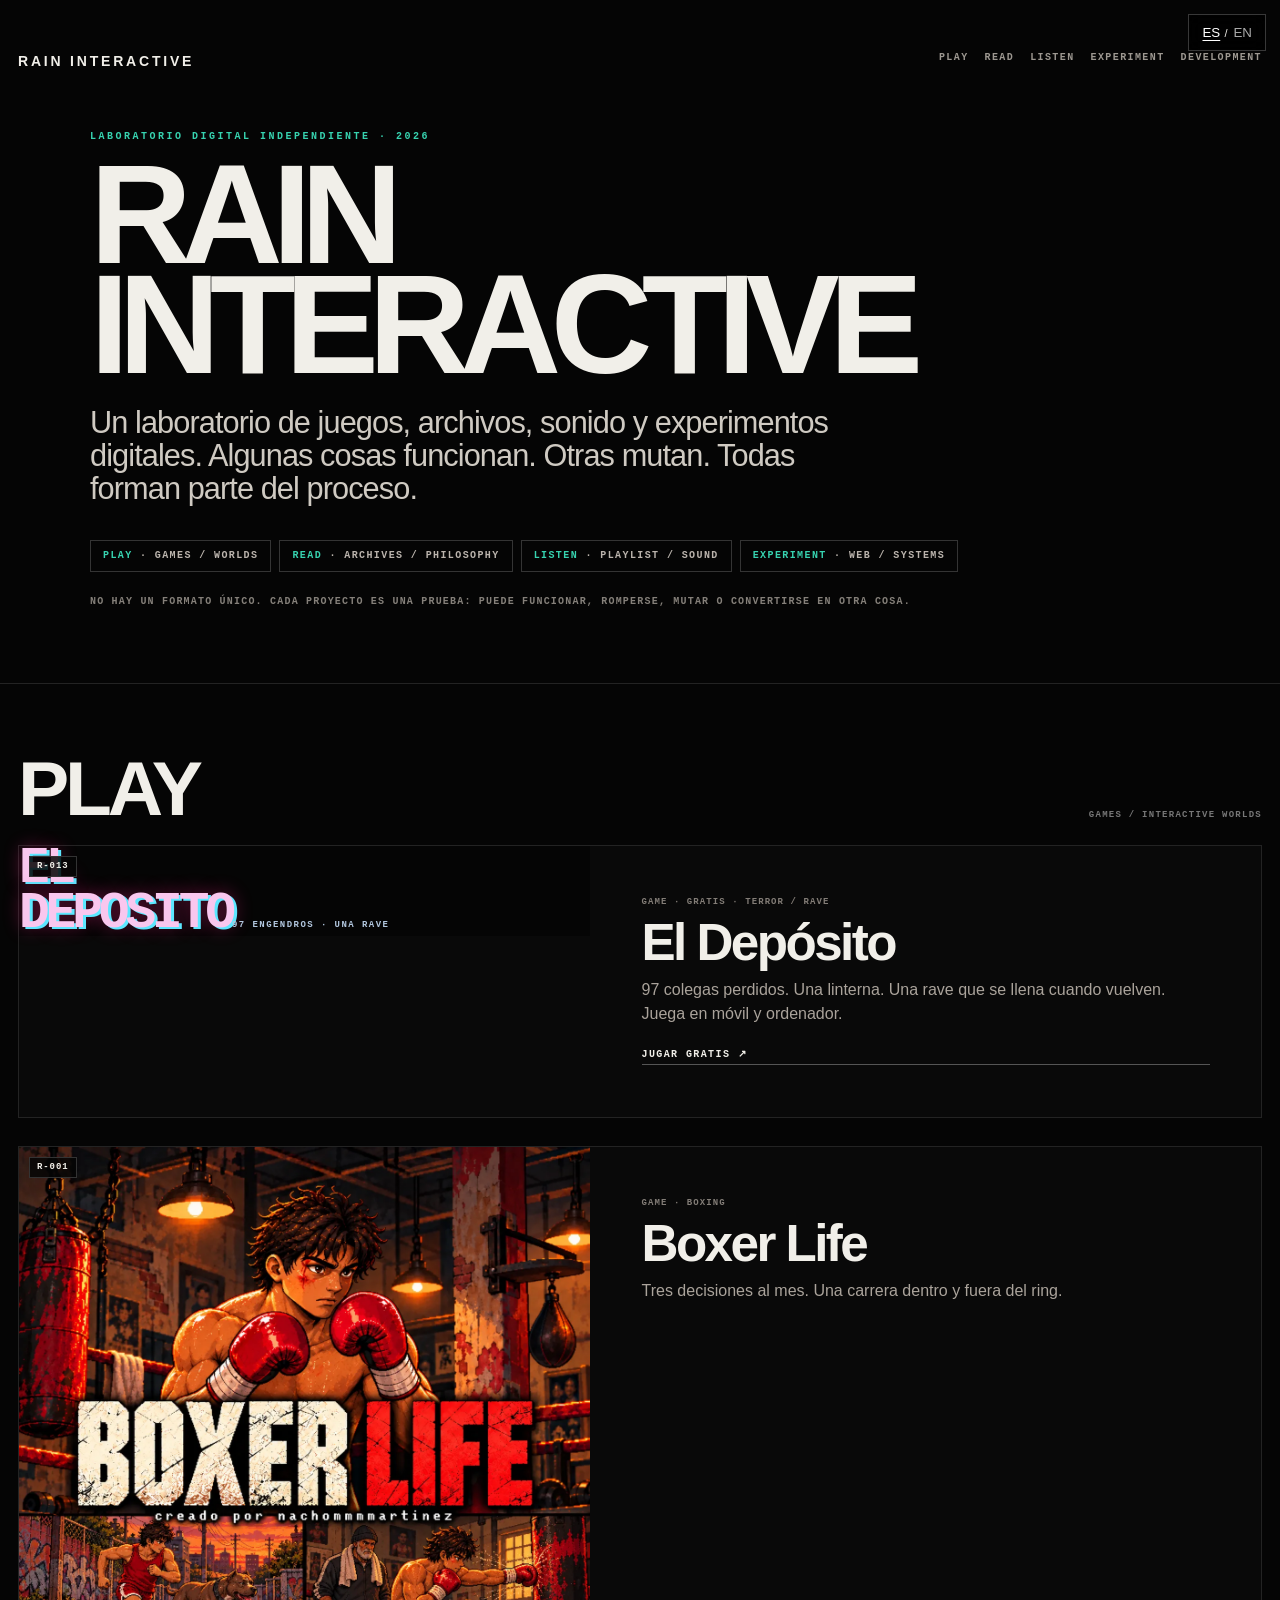
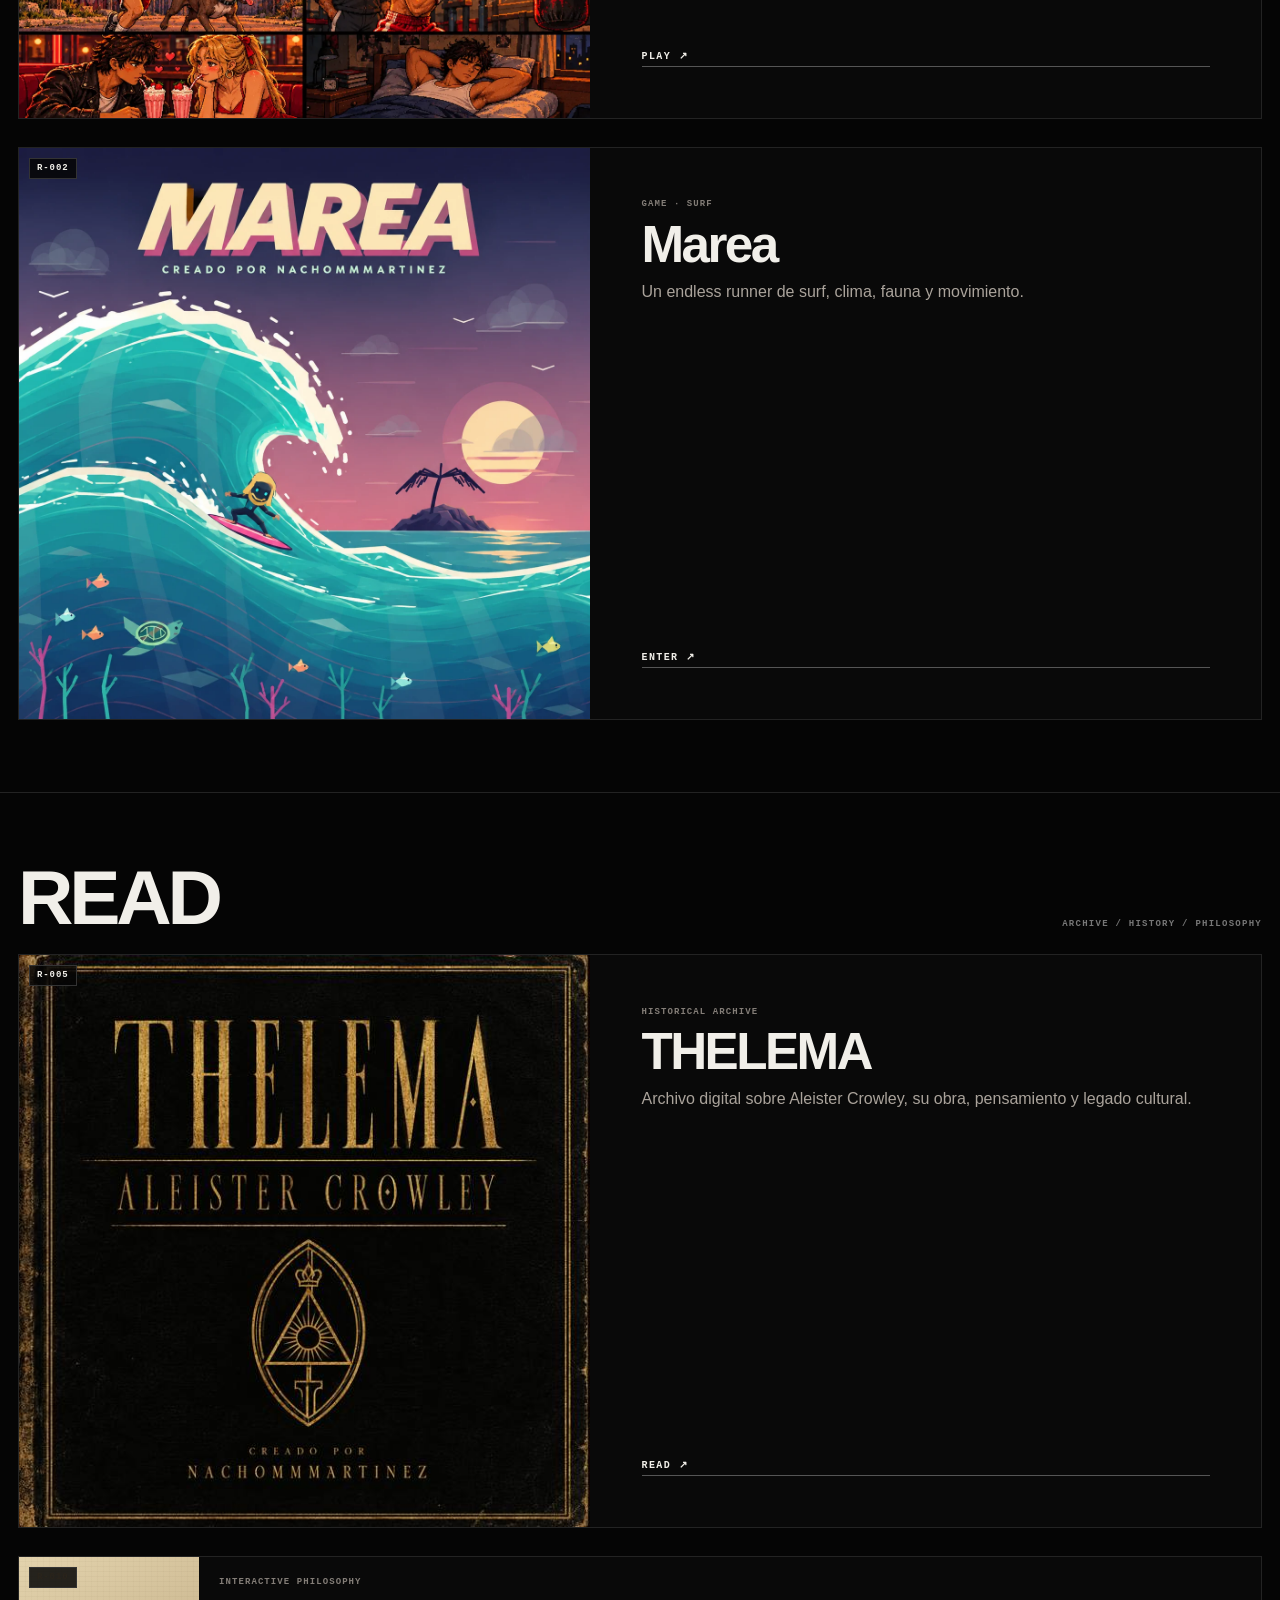
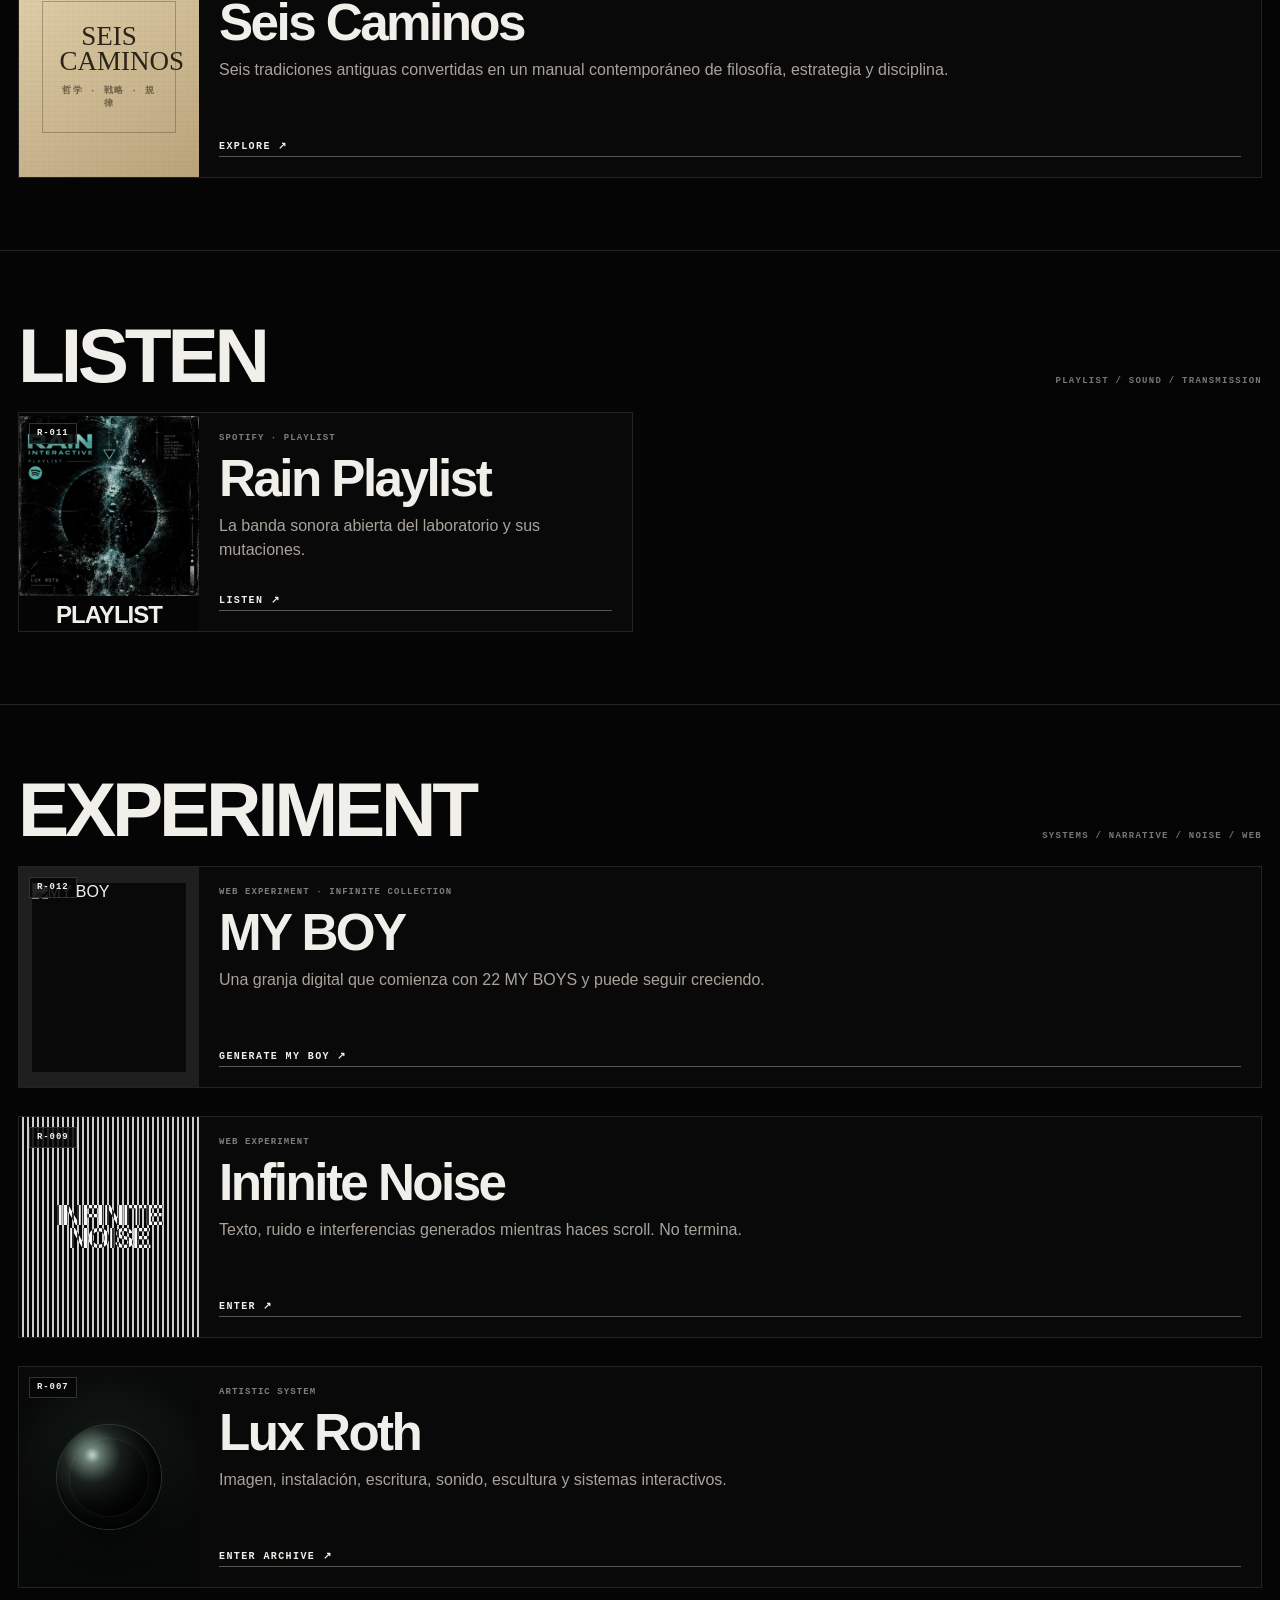
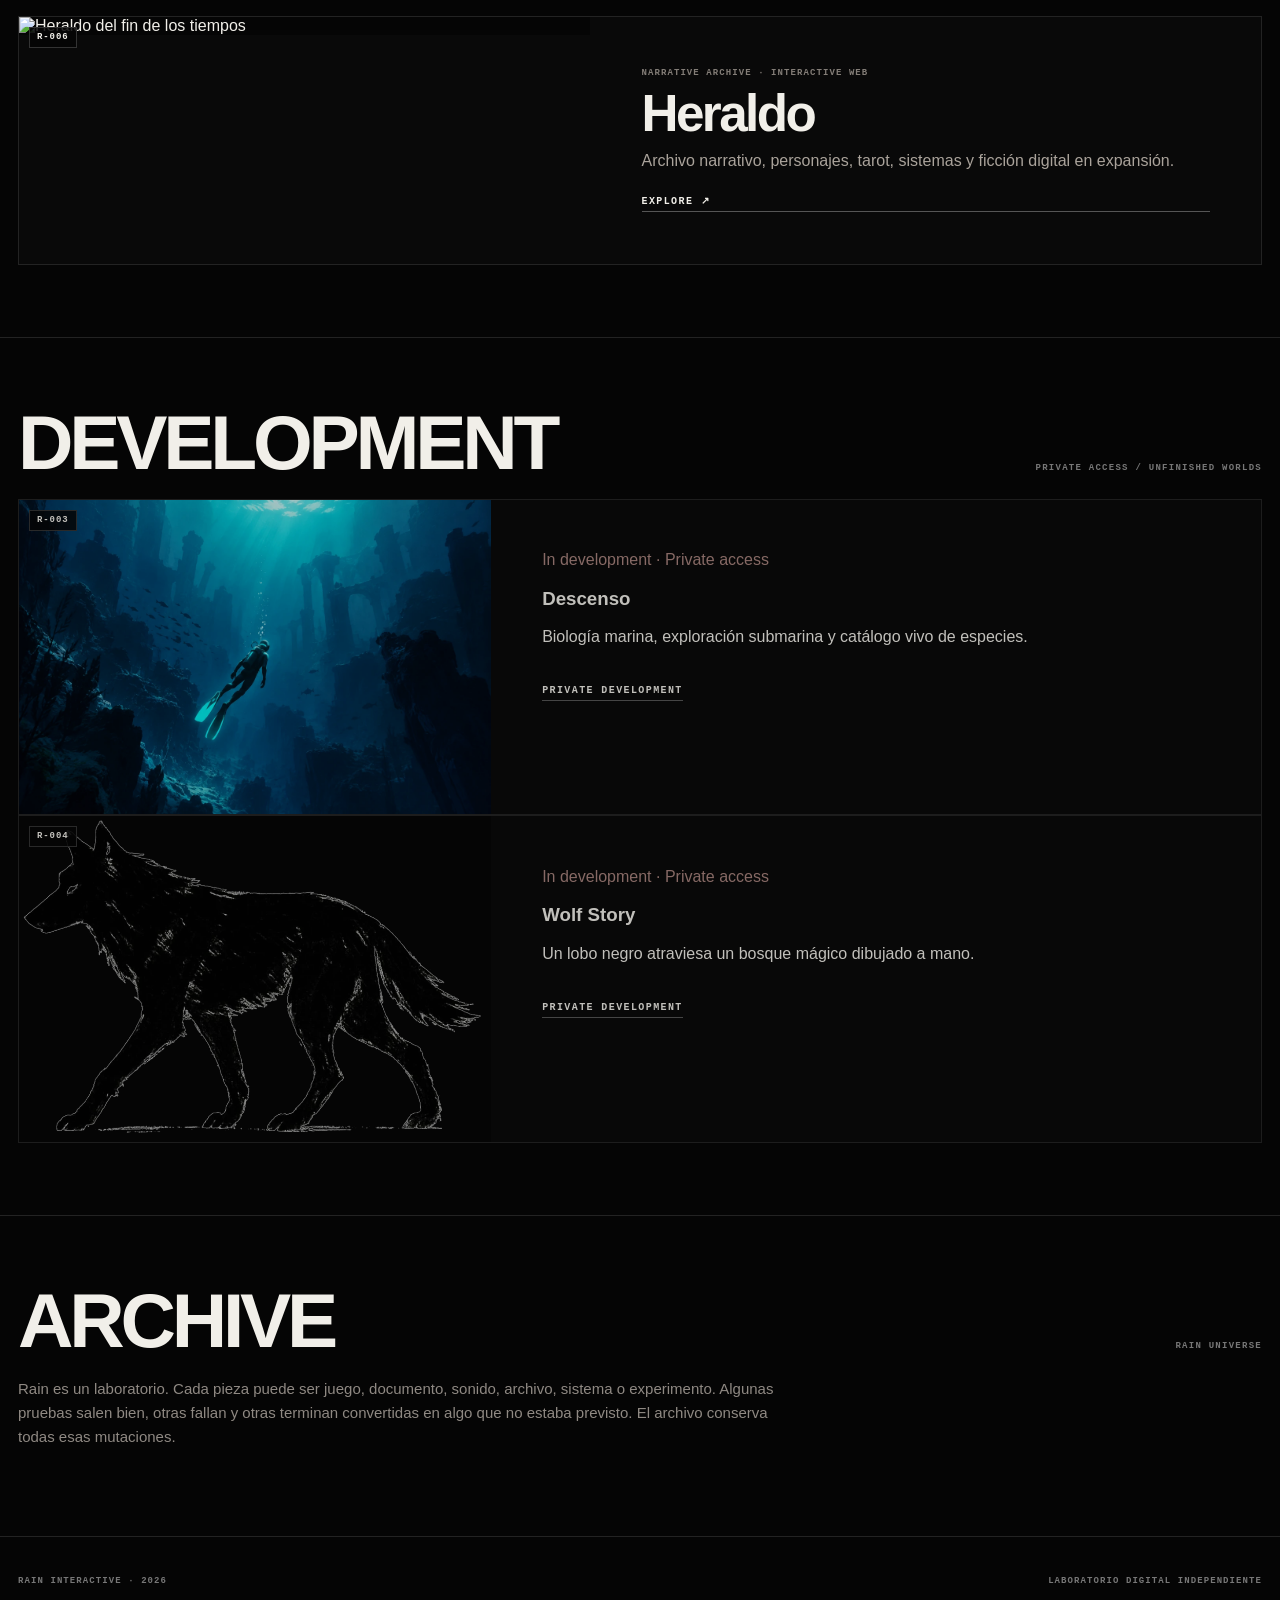
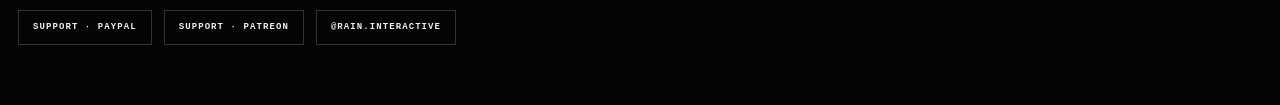
==== commit 89609d90: "Publish El Depósito first in Play as a free public game" ====
--- a/index.html
+++ b/index.html
@@ -107,6 +107,13 @@
  .card{grid-template-columns:1fr}
  .card .thumb{aspect-ratio:1.35/1;min-height:0}
 }
+
+/* El Depósito: fluorescent type over the dark rave. */
+.deposit-poster{display:flex!important;flex-direction:column;align-items:center;justify-content:center;gap:20px;position:relative;overflow:hidden;min-height:280px;background:radial-gradient(ellipse at 10% 15%,#ff268e38,transparent 60%),radial-gradient(ellipse at 90% 85%,#28bfff38,transparent 65%),repeating-linear-gradient(0deg,transparent 0 7px,#a2a2a207 7px 8px),#030307}
+.deposit-poster strong{font:900 clamp(24px,4vw,62px)/.88 "Courier New",monospace;text-align:center;letter-spacing:-.08em;color:#f9c7ee;text-shadow:3px 2px 0 #5ce7ff,0 0 18px #ff268e70}
+.deposit-poster small{font:700 9px/1.3 "Courier New",monospace;letter-spacing:.16em;color:#b2c7df;text-align:center}
+.card-deposit:hover{border-color:#ff268e}
+@media(max-width:800px){.deposit-poster strong{font-size:clamp(32px,8vw,72px)}}
 </style>
 <!-- BUILD 20261002-REFRESH-V25 -->
 
@@ -208,6 +215,8 @@
   <div class="wrap">
     <div class="section-head"><h2>Play</h2><span>Games / interactive worlds</span></div>
     <div class="grid">
+      <a class="card card-art card-deposit" href="https://el-deposito.mmmartineznacho.chatgpt.site/"><div class="artwork-original deposit-poster"><span class="n">R-013</span><strong aria-hidden="true">EL<br>DEPOSITO</strong><small>97 ENGENDROS · UNA RAVE</small></div><div class="copy"><div><div class="type">Game · Gratis · Terror / Rave</div><h3>El Depósito</h3><p>97 colegas perdidos. Una linterna. Una rave que se llena cuando vuelven. Juega en móvil y ordenador.</p></div><span class="cta">Jugar gratis ↗</span></div></a>
+
       <a class="card card-art card-boxer" href="/boxer-life/"><div class="artwork-original"><span class="n">R-001</span><img src="/assets/boxer-life-cover.webp?v=v12" alt="Boxer Life"></div><div class="copy"><div><div class="type">Game · Boxing</div><h3>Boxer Life</h3><p>Tres decisiones al mes. Una carrera dentro y fuera del ring.</p></div><span class="cta">Play ↗</span></div></a>
       <a class="card card-art card-marea" href="/marea/"><div class="artwork-original"><span class="n">R-002</span><img src="/rain-interactive/assets/marea-caratula.webp?v=v12" alt="Marea"></div><div class="copy"><div><div class="type">Game · Surf</div><h3>Marea</h3><p>Un endless runner de surf, clima, fauna y movimiento.</p></div><span class="cta">Enter ↗</span></div></a>
     </div>
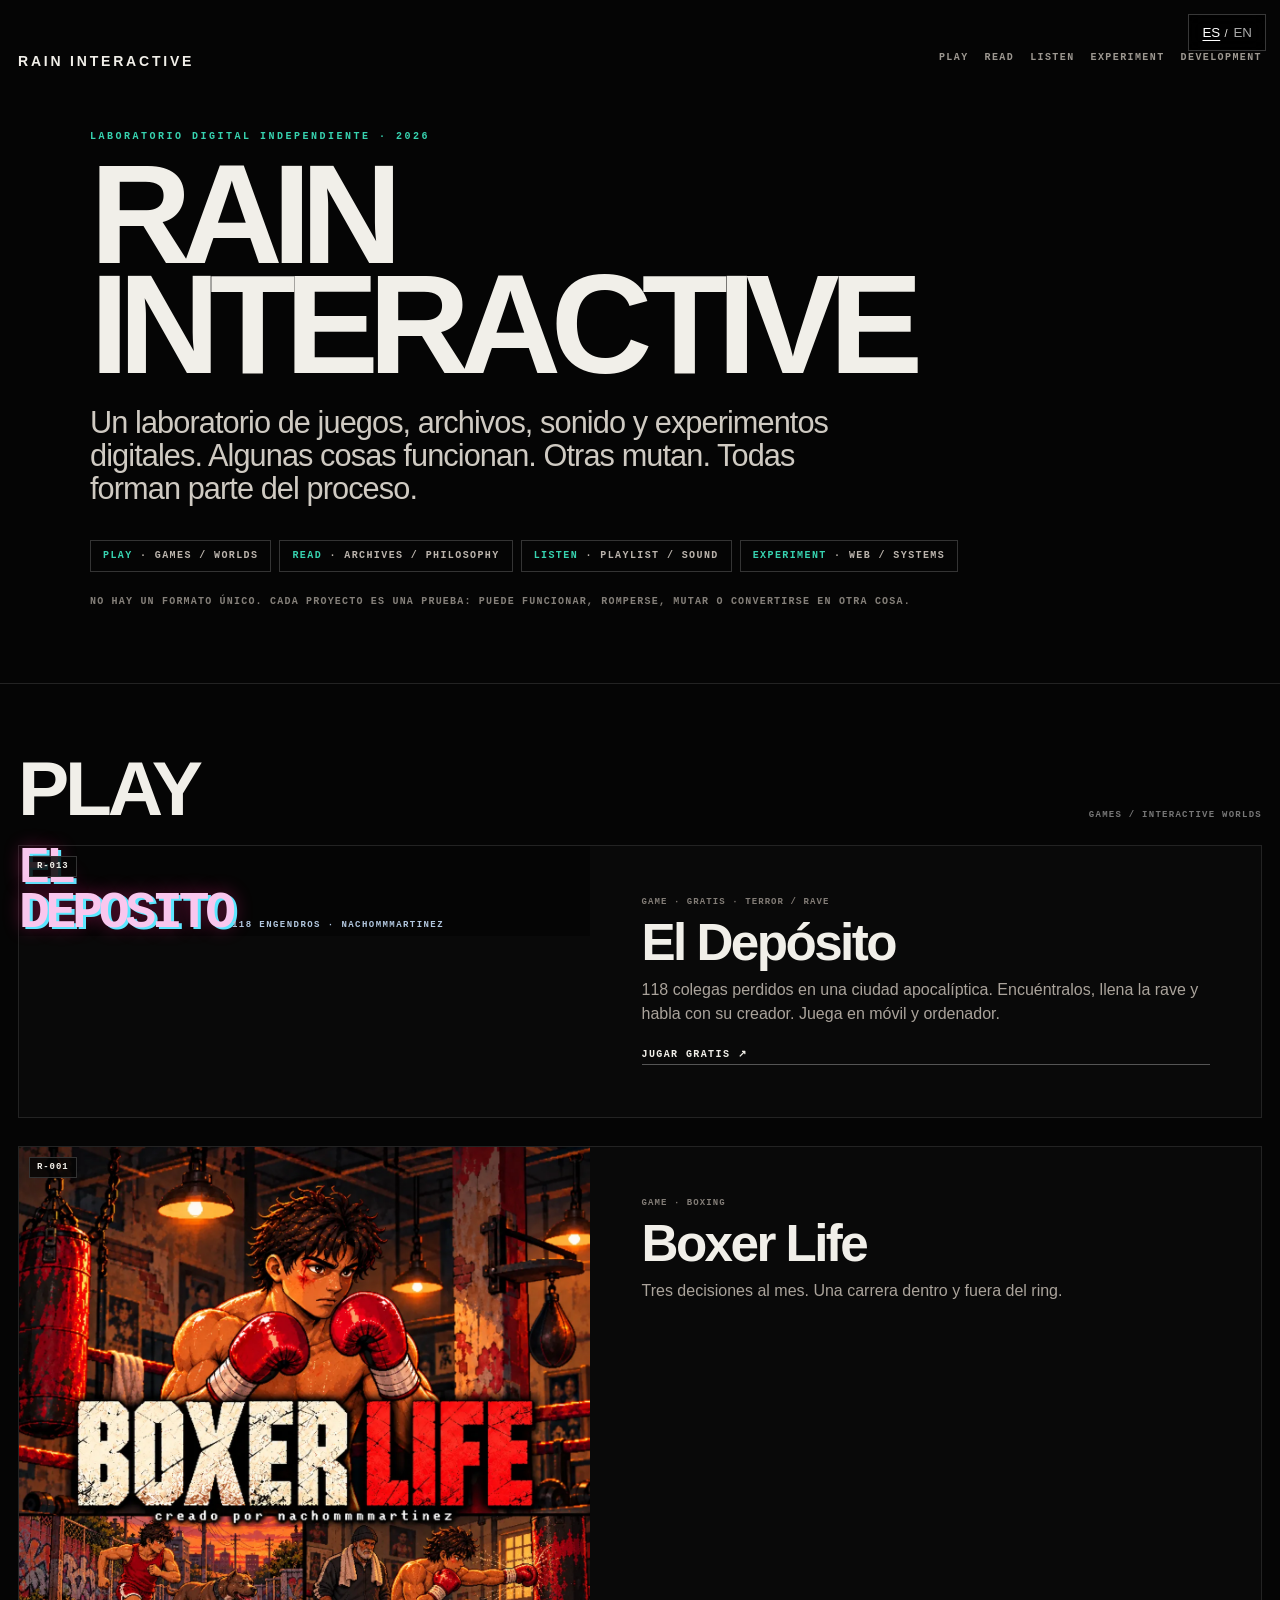
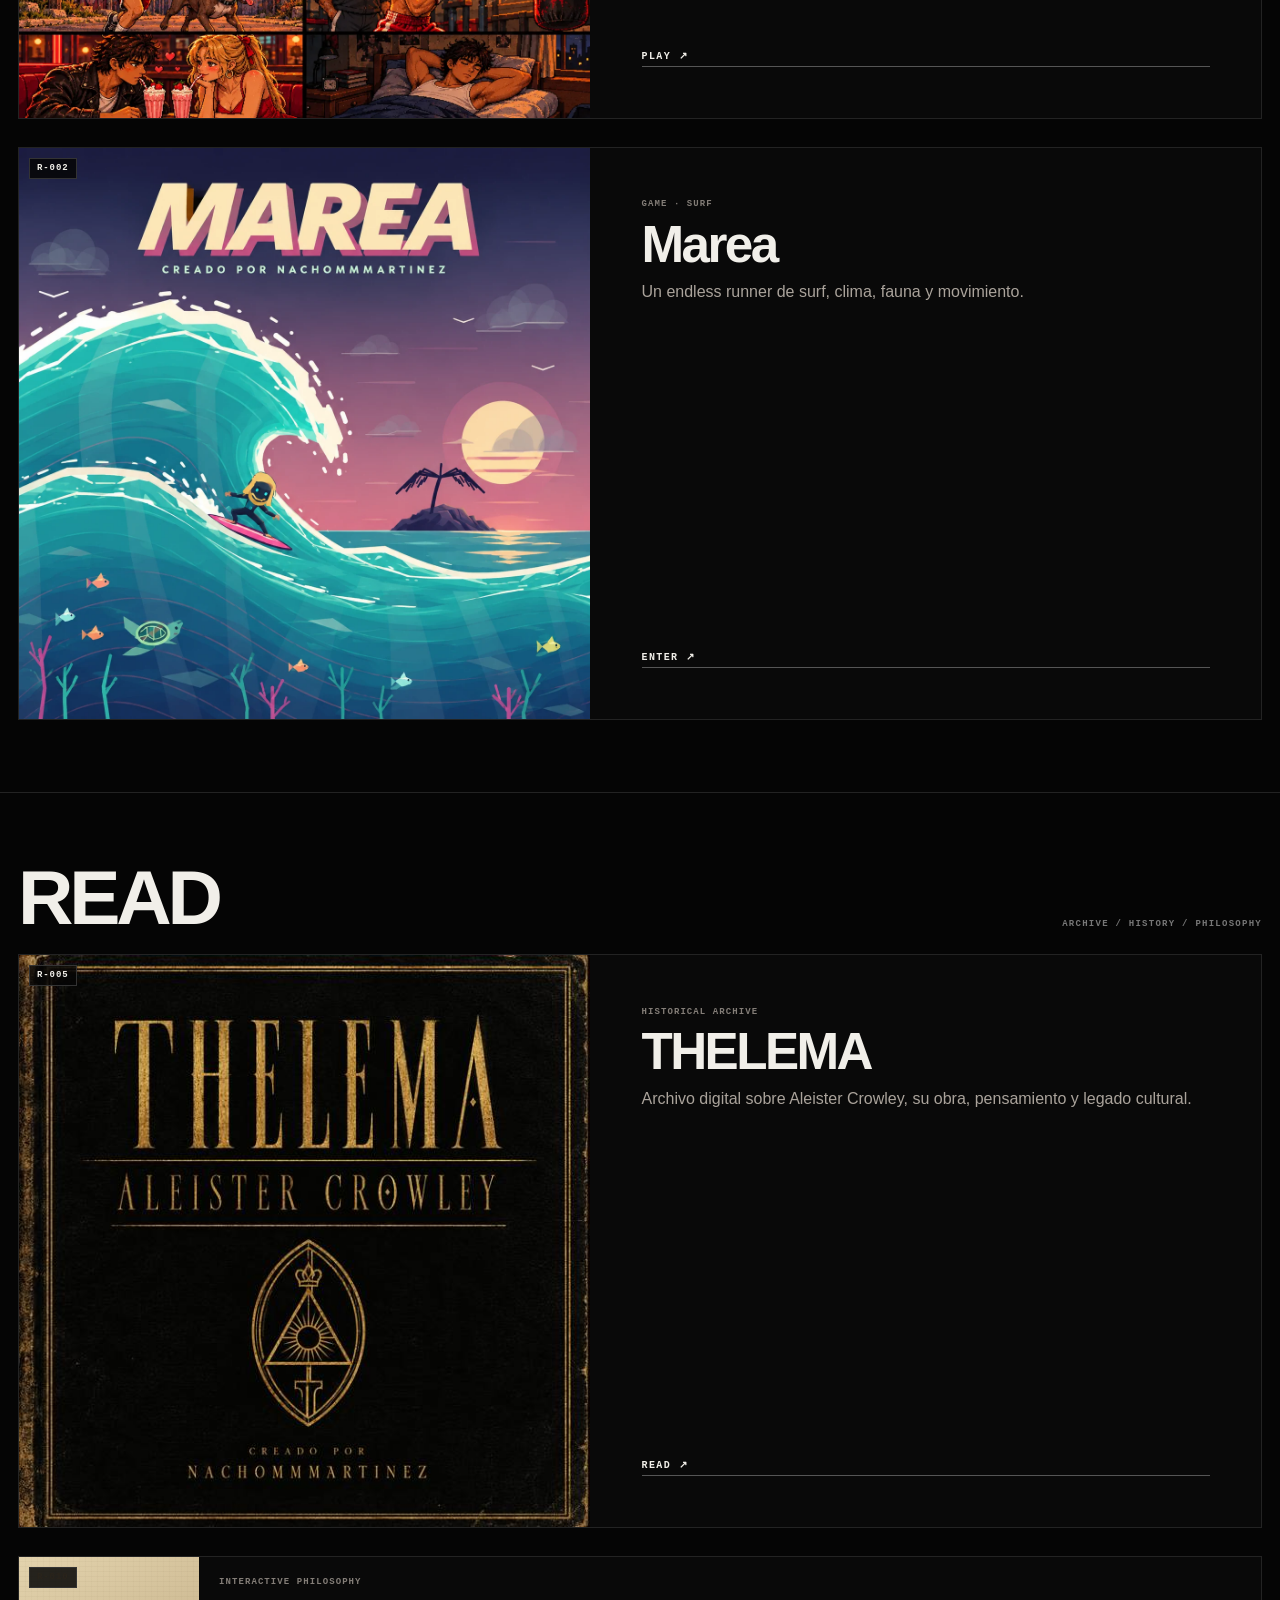
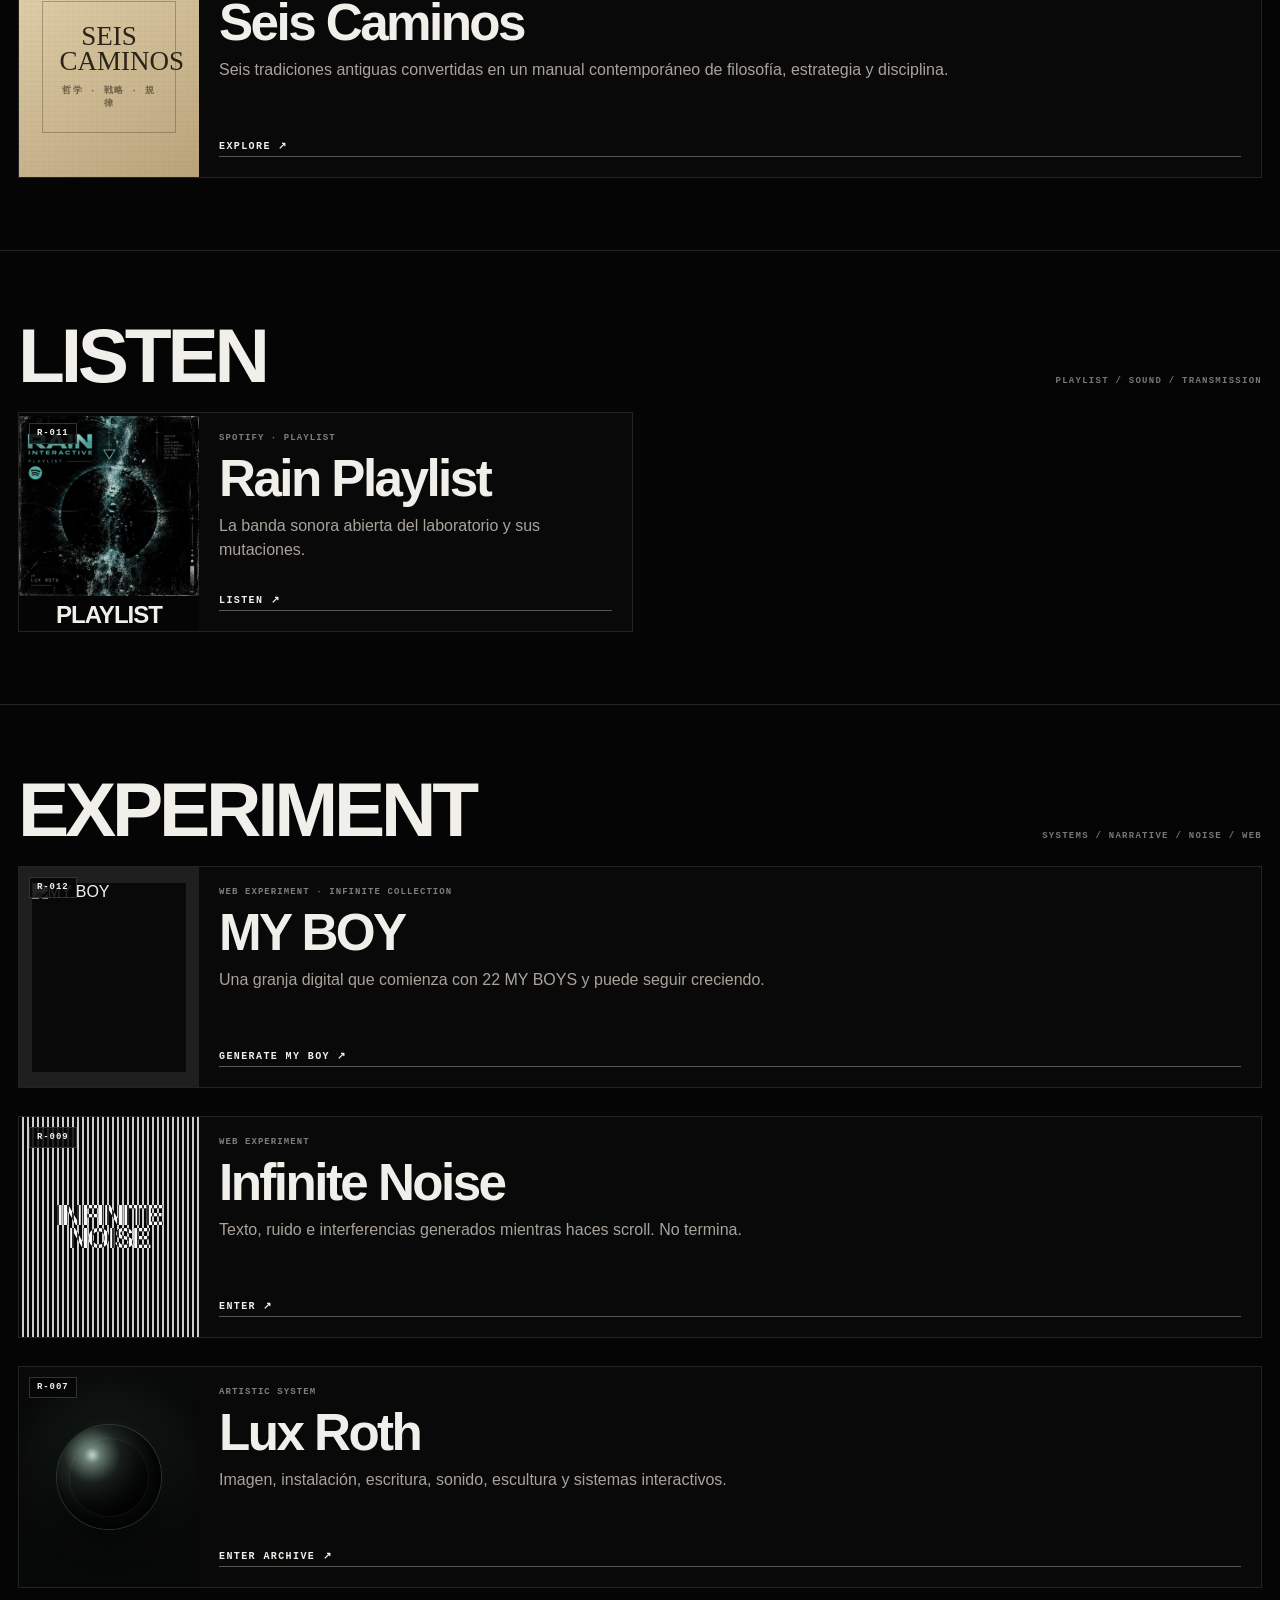
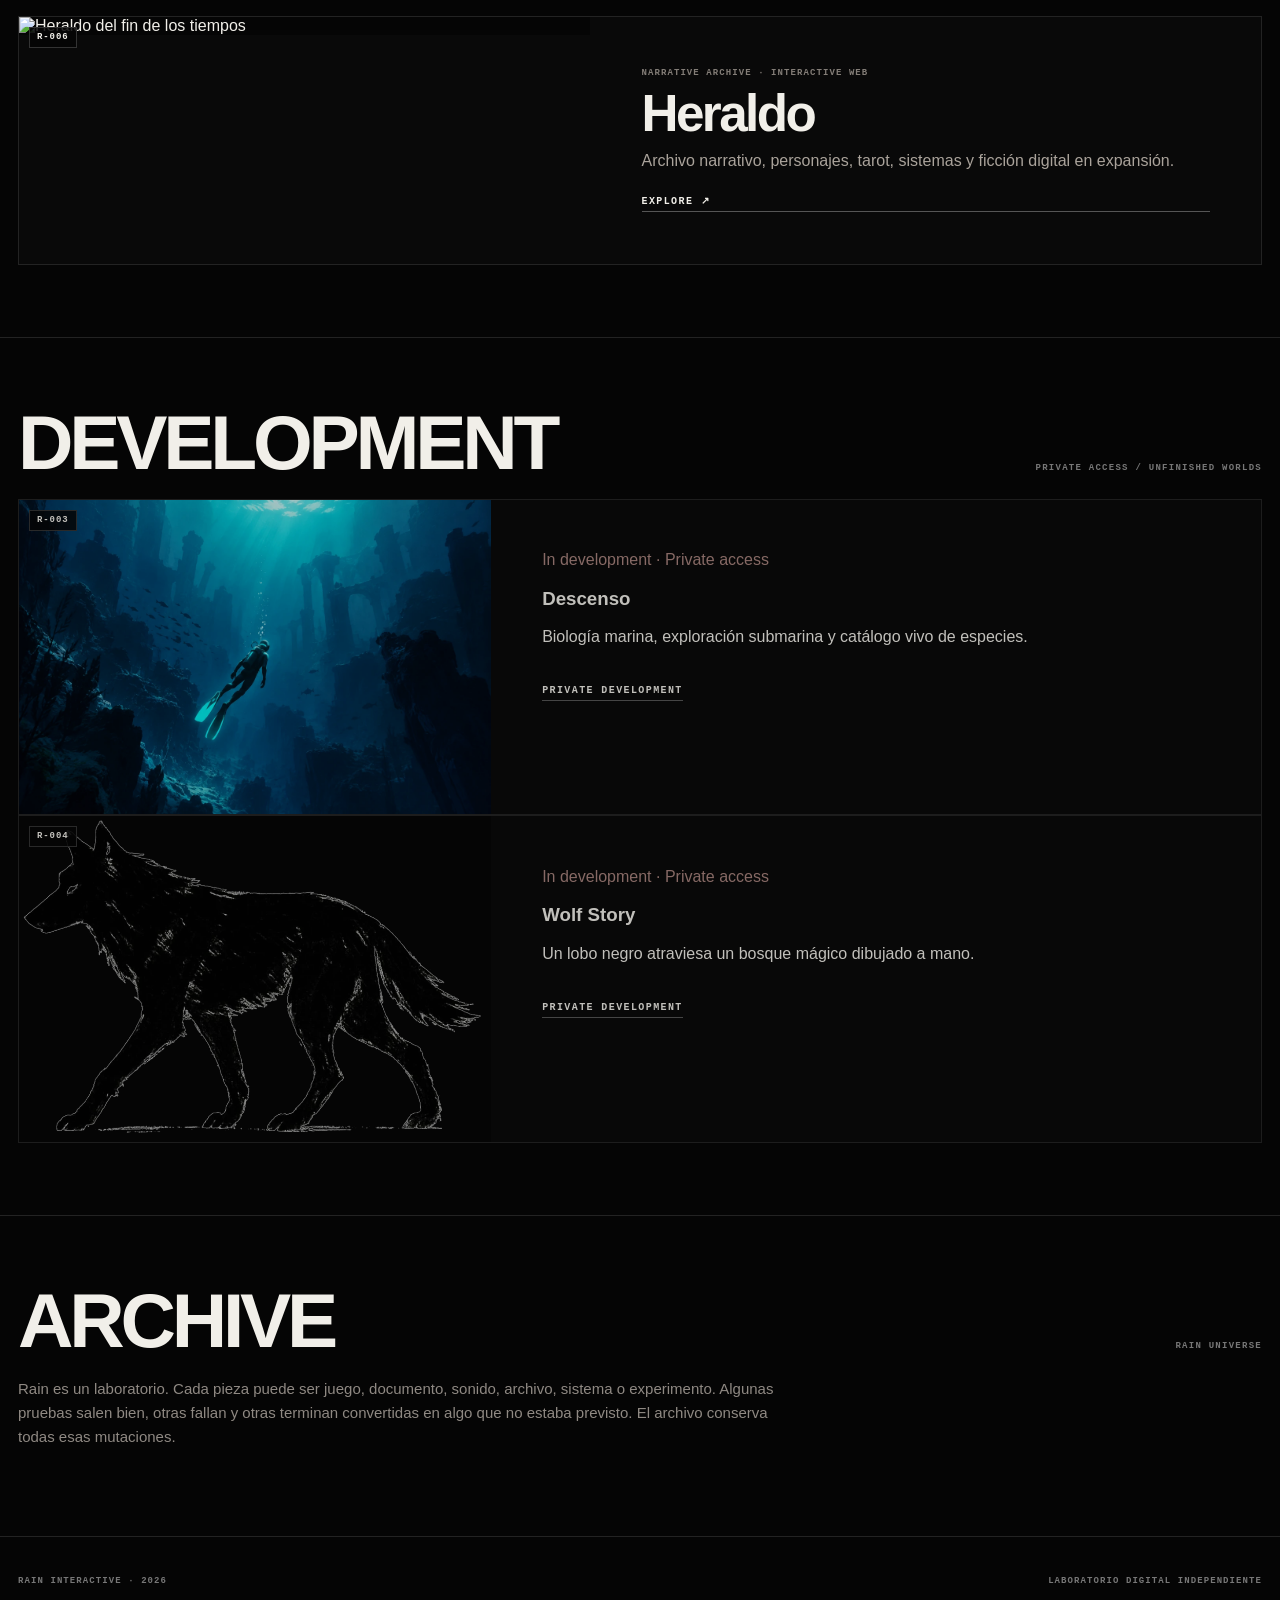
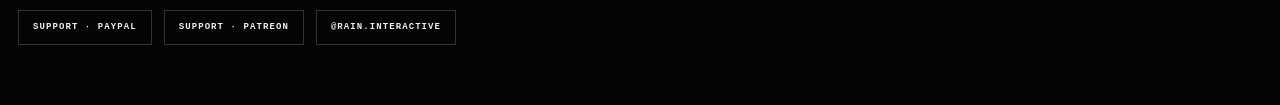
==== commit 7d101d69: "Update El Depósito for 118 guests, city and creator" ====
--- a/index.html
+++ b/index.html
@@ -215,7 +215,7 @@
   <div class="wrap">
     <div class="section-head"><h2>Play</h2><span>Games / interactive worlds</span></div>
     <div class="grid">
-      <a class="card card-art card-deposit" href="https://el-deposito.mmmartineznacho.chatgpt.site/"><div class="artwork-original deposit-poster"><span class="n">R-013</span><strong aria-hidden="true">EL<br>DEPOSITO</strong><small>97 ENGENDROS · UNA RAVE</small></div><div class="copy"><div><div class="type">Game · Gratis · Terror / Rave</div><h3>El Depósito</h3><p>97 colegas perdidos. Una linterna. Una rave que se llena cuando vuelven. Juega en móvil y ordenador.</p></div><span class="cta">Jugar gratis ↗</span></div></a>
+      <a class="card card-art card-deposit" href="https://el-deposito.mmmartineznacho.chatgpt.site/"><div class="artwork-original deposit-poster"><span class="n">R-013</span><strong aria-hidden="true">EL<br>DEPOSITO</strong><small>118 ENGENDROS · NACHOMMMARTINEZ</small></div><div class="copy"><div><div class="type">Game · Gratis · Terror / Rave</div><h3>El Depósito</h3><p>118 colegas perdidos en una ciudad apocalíptica. Encuéntralos, llena la rave y habla con su creador. Juega en móvil y ordenador.</p></div><span class="cta">Jugar gratis ↗</span></div></a>
 
       <a class="card card-art card-boxer" href="/boxer-life/"><div class="artwork-original"><span class="n">R-001</span><img src="/assets/boxer-life-cover.webp?v=v12" alt="Boxer Life"></div><div class="copy"><div><div class="type">Game · Boxing</div><h3>Boxer Life</h3><p>Tres decisiones al mes. Una carrera dentro y fuera del ring.</p></div><span class="cta">Play ↗</span></div></a>
       <a class="card card-art card-marea" href="/marea/"><div class="artwork-original"><span class="n">R-002</span><img src="/rain-interactive/assets/marea-caratula.webp?v=v12" alt="Marea"></div><div class="copy"><div><div class="type">Game · Surf</div><h3>Marea</h3><p>Un endless runner de surf, clima, fauna y movimiento.</p></div><span class="cta">Enter ↗</span></div></a>
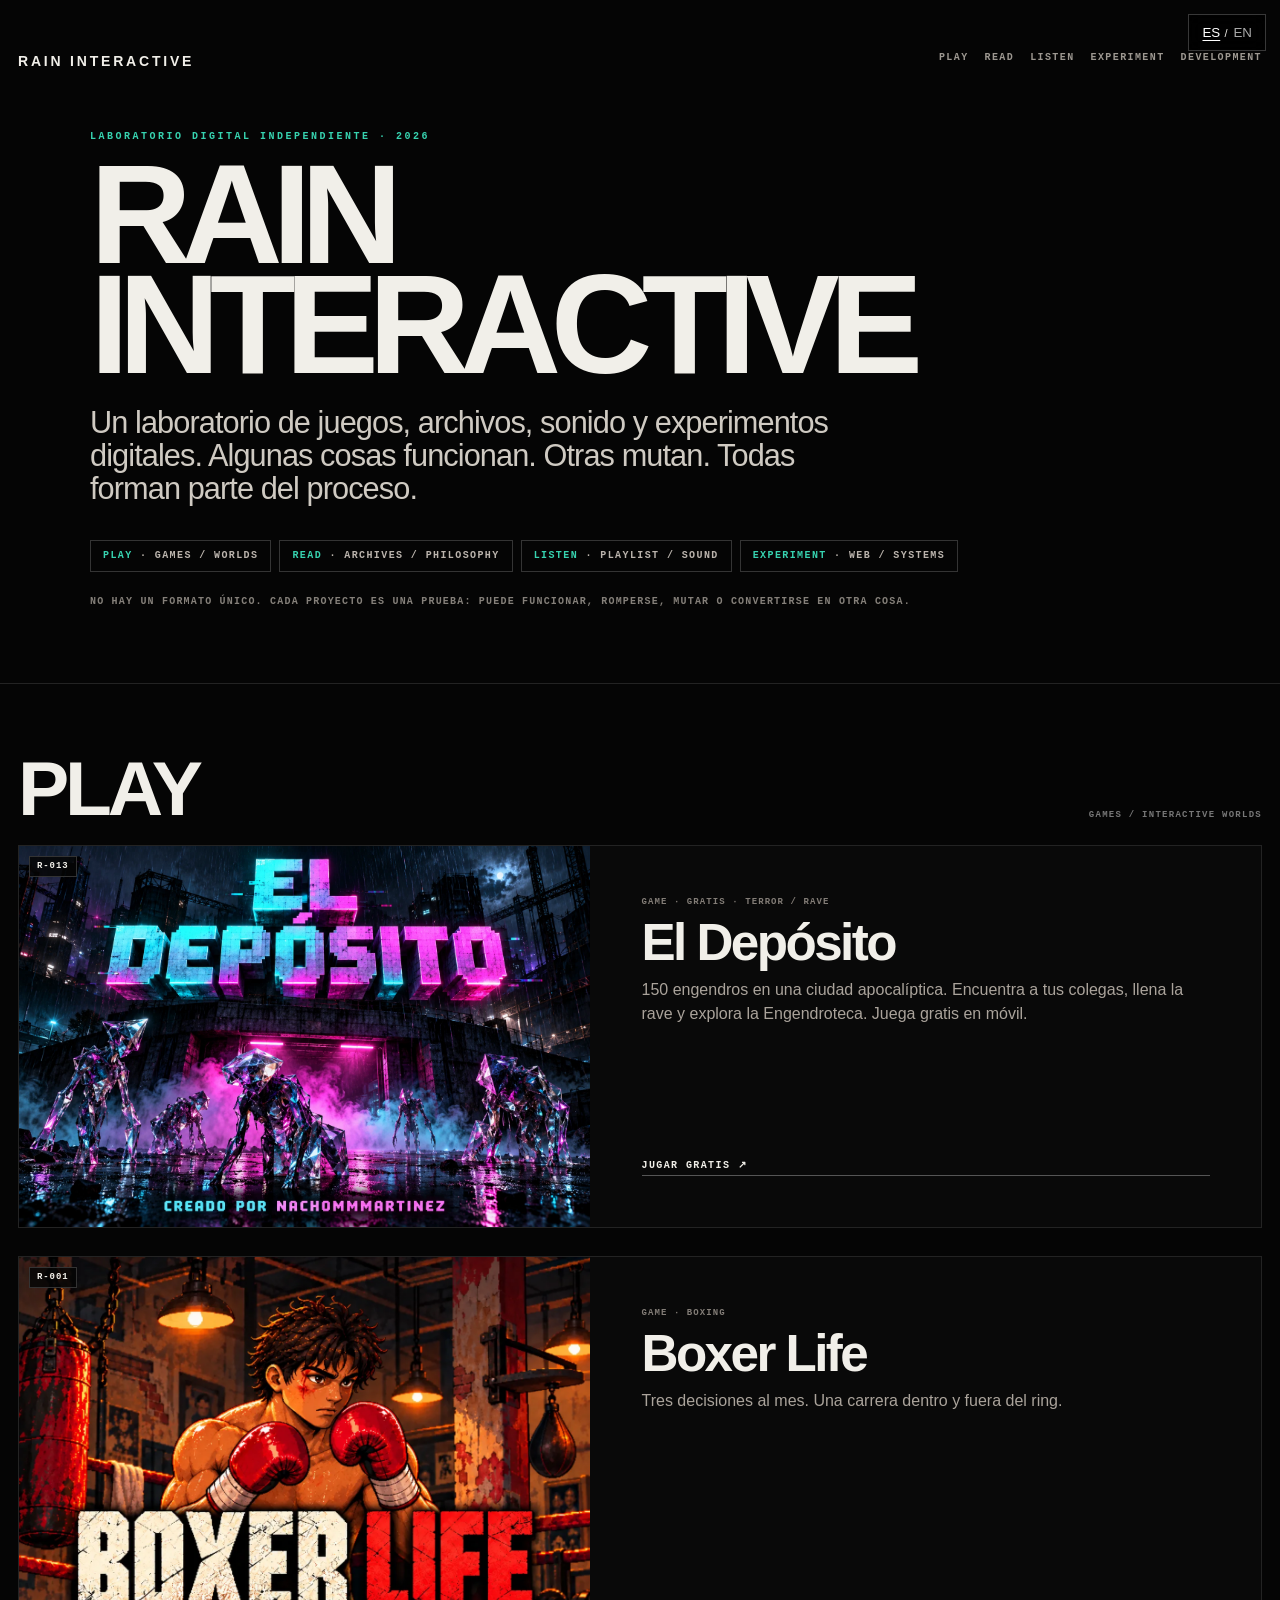
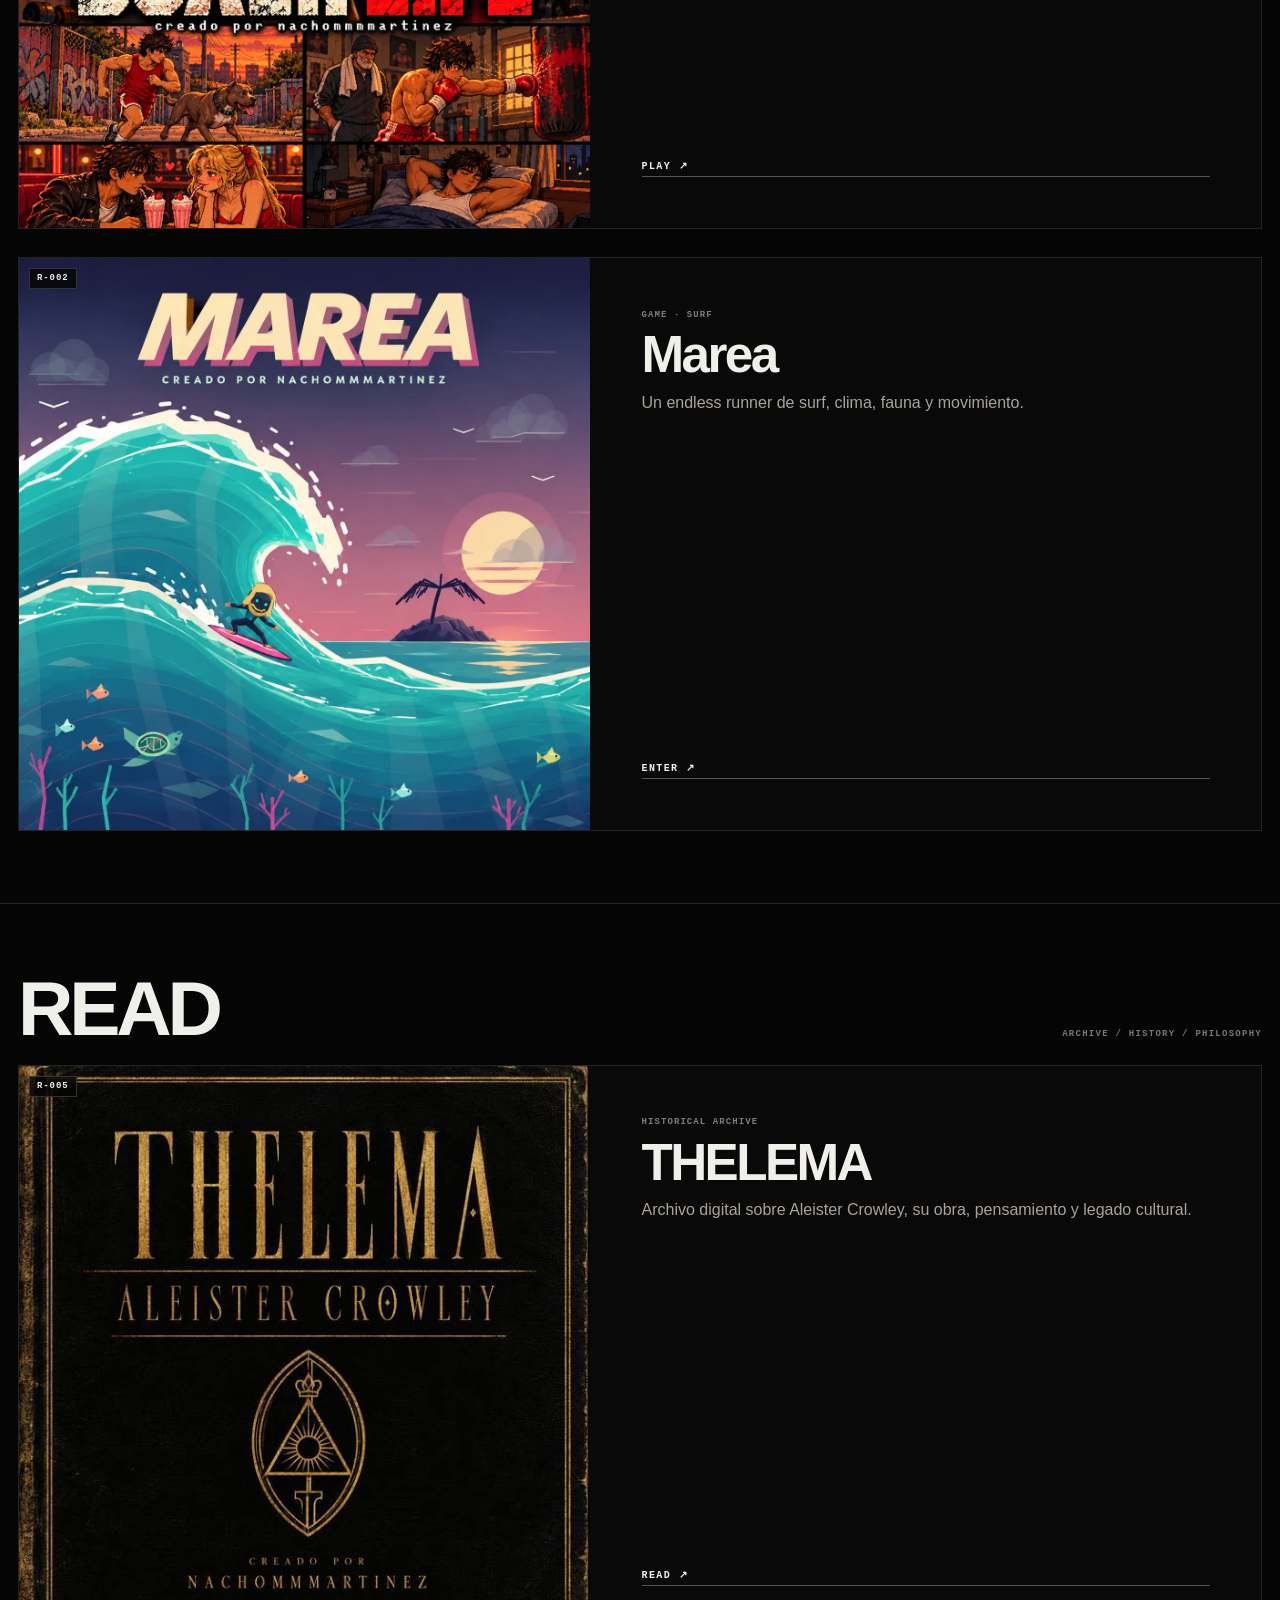
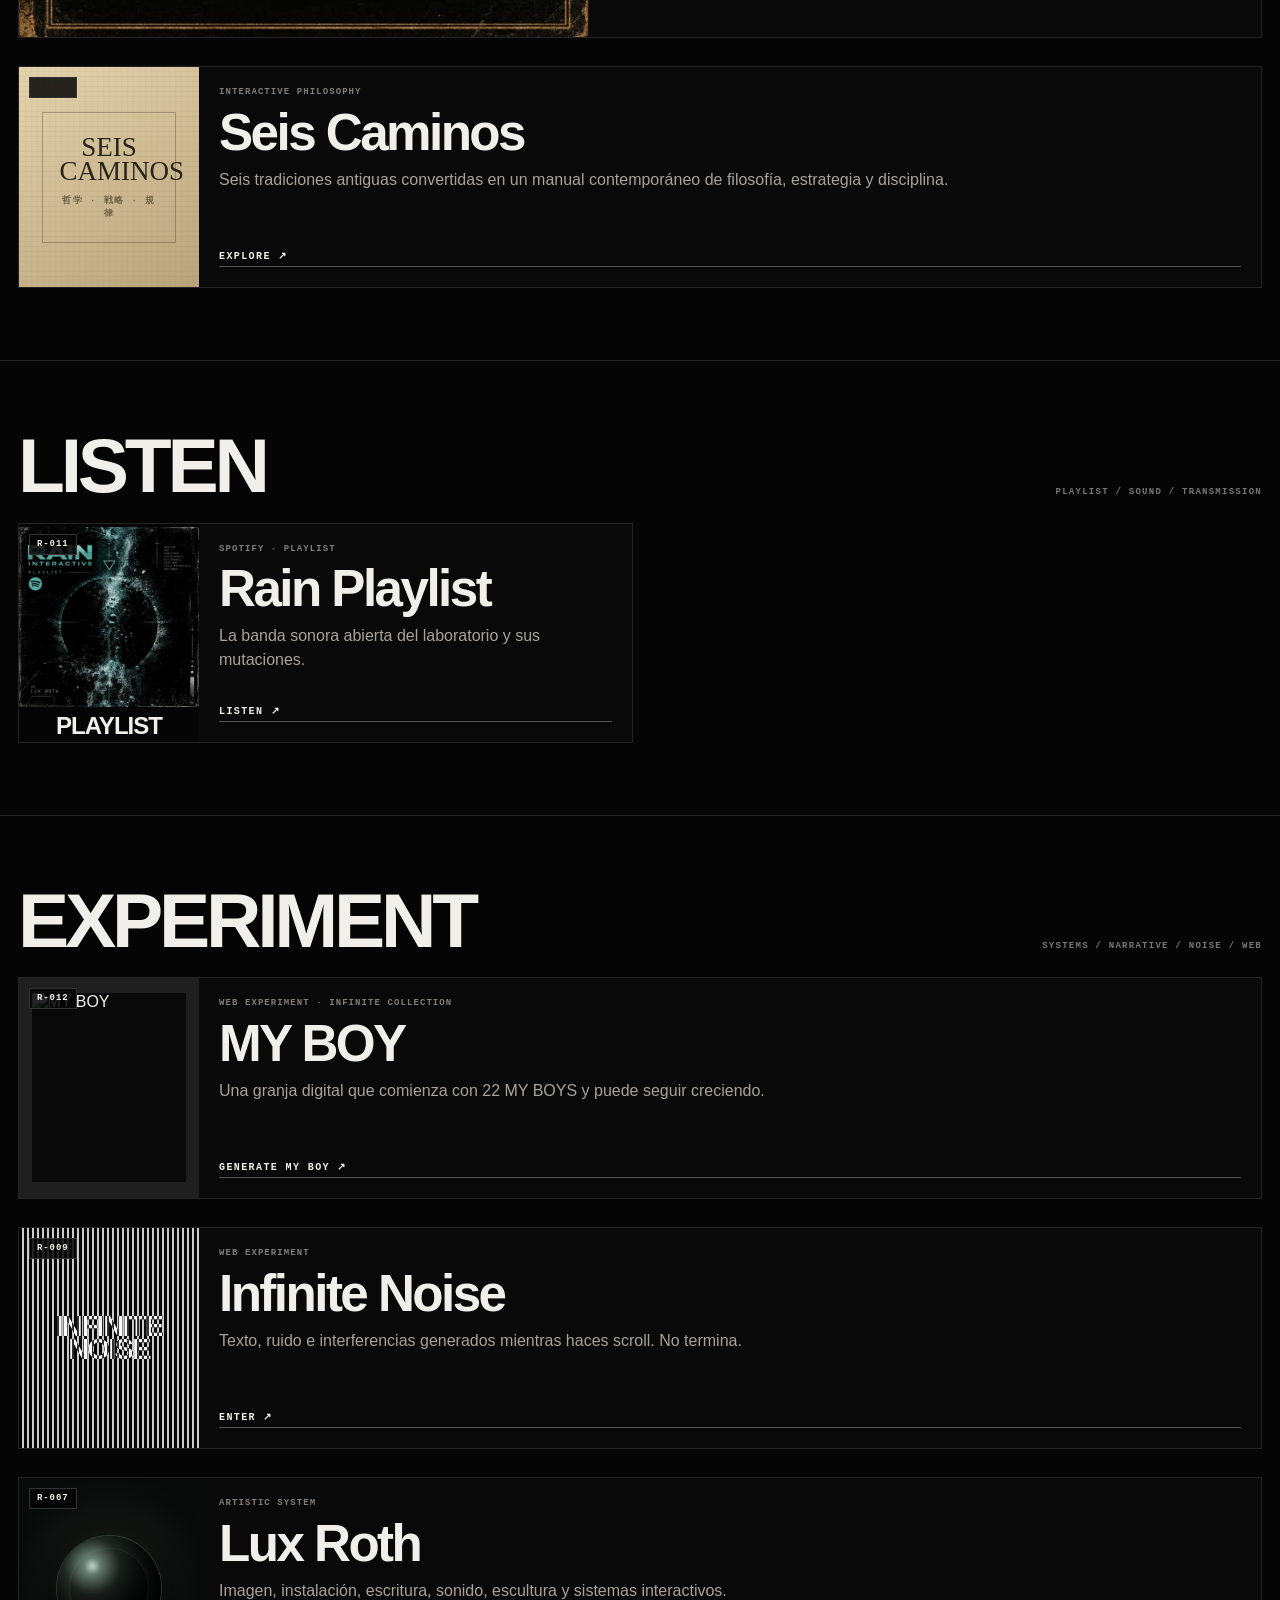
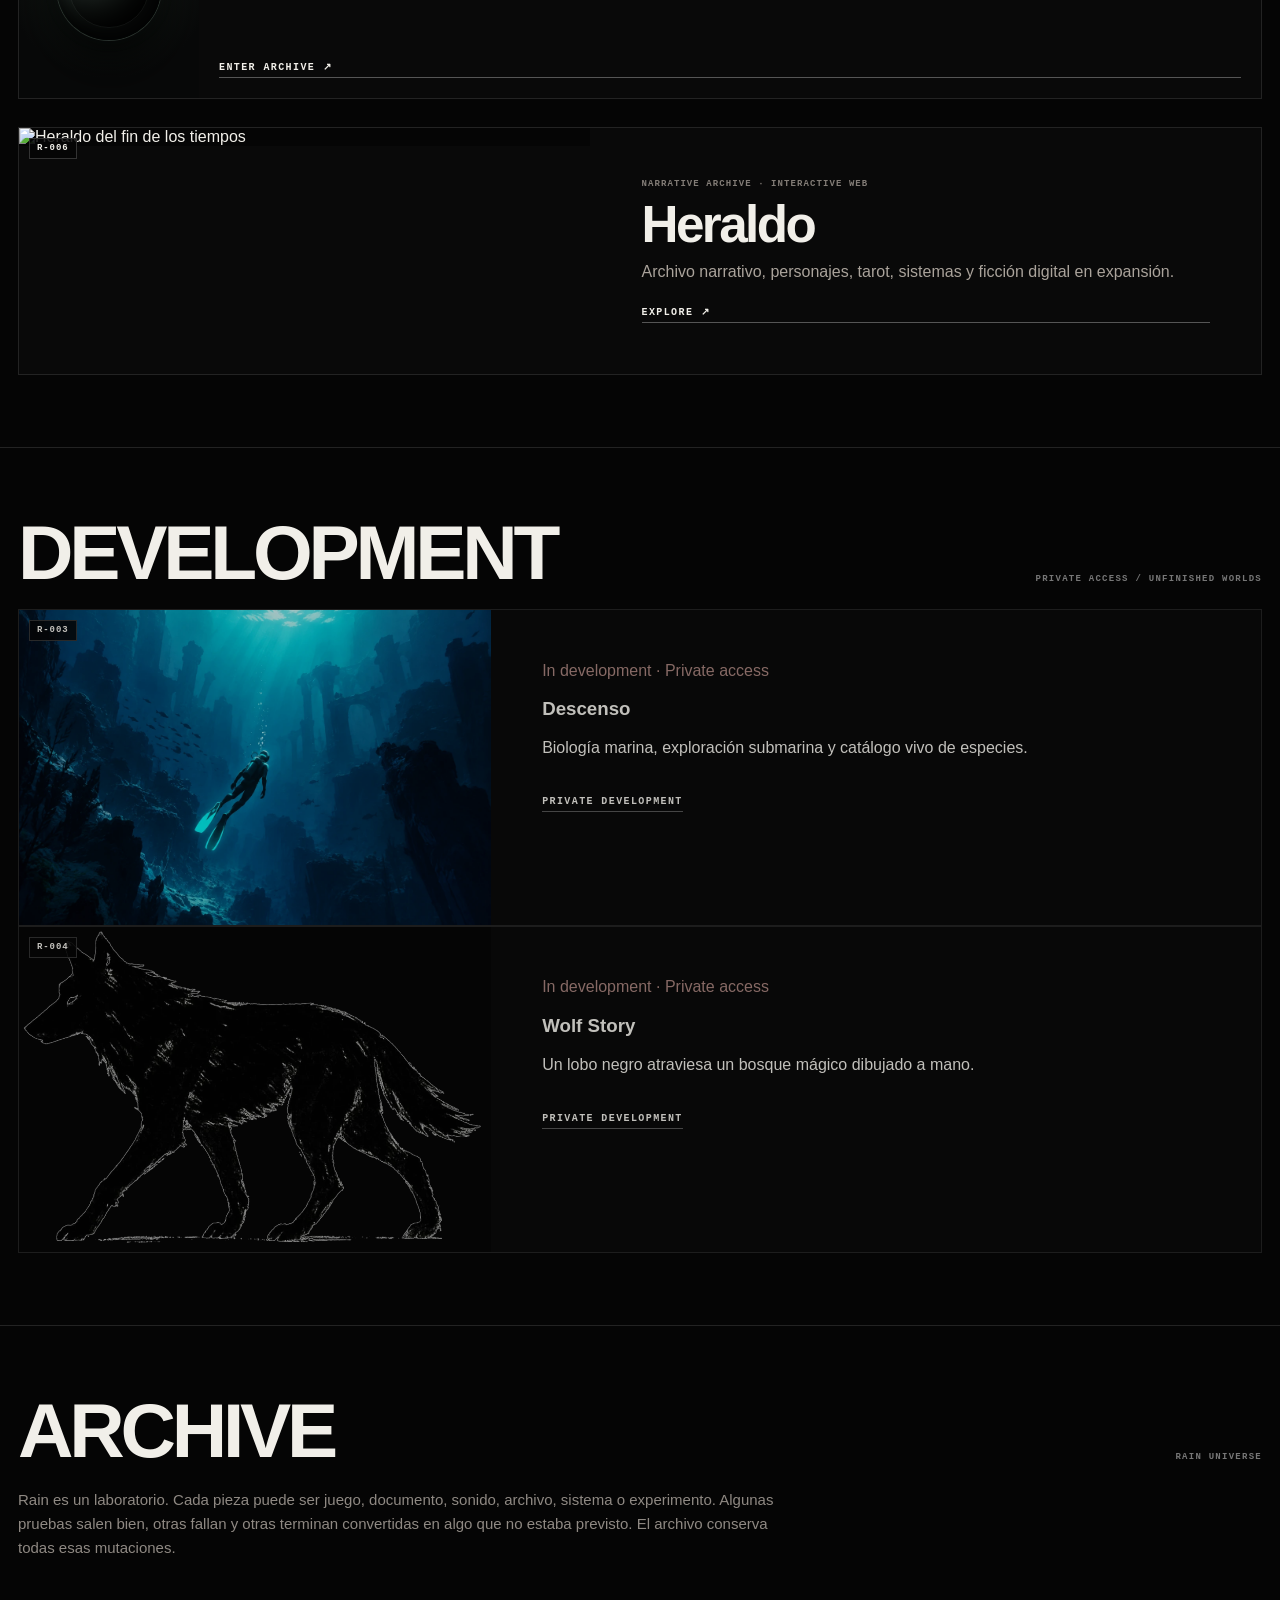
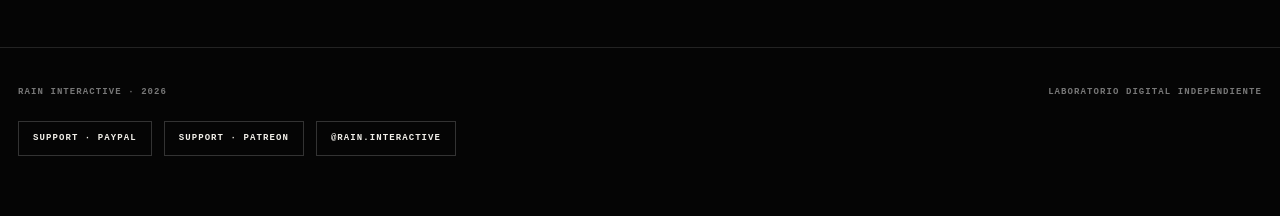
==== commit 05ab905b: "Use approved El Depósito artwork and update the collection to 150" ====
--- a/index.html
+++ b/index.html
@@ -115,7 +115,7 @@
 .card-deposit:hover{border-color:#ff268e}
 @media(max-width:800px){.deposit-poster strong{font-size:clamp(32px,8vw,72px)}}
 </style>
-<!-- BUILD 20261002-REFRESH-V25 -->
+<!-- BUILD 20261003-DEPOSITO-THUMBNAIL-V26 -->
 
 <link rel="canonical" href="https://rain-interactive.github.io/">
 <meta property="og:type" content="website">
@@ -215,7 +215,7 @@
   <div class="wrap">
     <div class="section-head"><h2>Play</h2><span>Games / interactive worlds</span></div>
     <div class="grid">
-      <a class="card card-art card-deposit" href="https://el-deposito.mmmartineznacho.chatgpt.site/"><div class="artwork-original deposit-poster"><span class="n">R-013</span><strong aria-hidden="true">EL<br>DEPOSITO</strong><small>118 ENGENDROS · NACHOMMMARTINEZ</small></div><div class="copy"><div><div class="type">Game · Gratis · Terror / Rave</div><h3>El Depósito</h3><p>118 colegas perdidos en una ciudad apocalíptica. Encuéntralos, llena la rave y habla con su creador. Juega en móvil y ordenador.</p></div><span class="cta">Jugar gratis ↗</span></div></a>
+      <a class="card card-art card-deposit" href="https://el-deposito.mmmartineznacho.chatgpt.site/"><div class="artwork-original"><span class="n">R-013</span><img src="/assets/el-deposito-cover-20261003.webp?v=20261003-11" width="1536" height="1024" alt="El Depósito — creado por nachommmartinez"></div><div class="copy"><div><div class="type">Game · Gratis · Terror / Rave</div><h3>El Depósito</h3><p>150 engendros en una ciudad apocalíptica. Encuentra a tus colegas, llena la rave y explora la Engendroteca. Juega gratis en móvil.</p></div><span class="cta">Jugar gratis ↗</span></div></a>
 
       <a class="card card-art card-boxer" href="/boxer-life/"><div class="artwork-original"><span class="n">R-001</span><img src="/assets/boxer-life-cover.webp?v=v12" alt="Boxer Life"></div><div class="copy"><div><div class="type">Game · Boxing</div><h3>Boxer Life</h3><p>Tres decisiones al mes. Una carrera dentro y fuera del ring.</p></div><span class="cta">Play ↗</span></div></a>
       <a class="card card-art card-marea" href="/marea/"><div class="artwork-original"><span class="n">R-002</span><img src="/rain-interactive/assets/marea-caratula.webp?v=v12" alt="Marea"></div><div class="copy"><div><div class="type">Game · Surf</div><h3>Marea</h3><p>Un endless runner de surf, clima, fauna y movimiento.</p></div><span class="cta">Enter ↗</span></div></a>
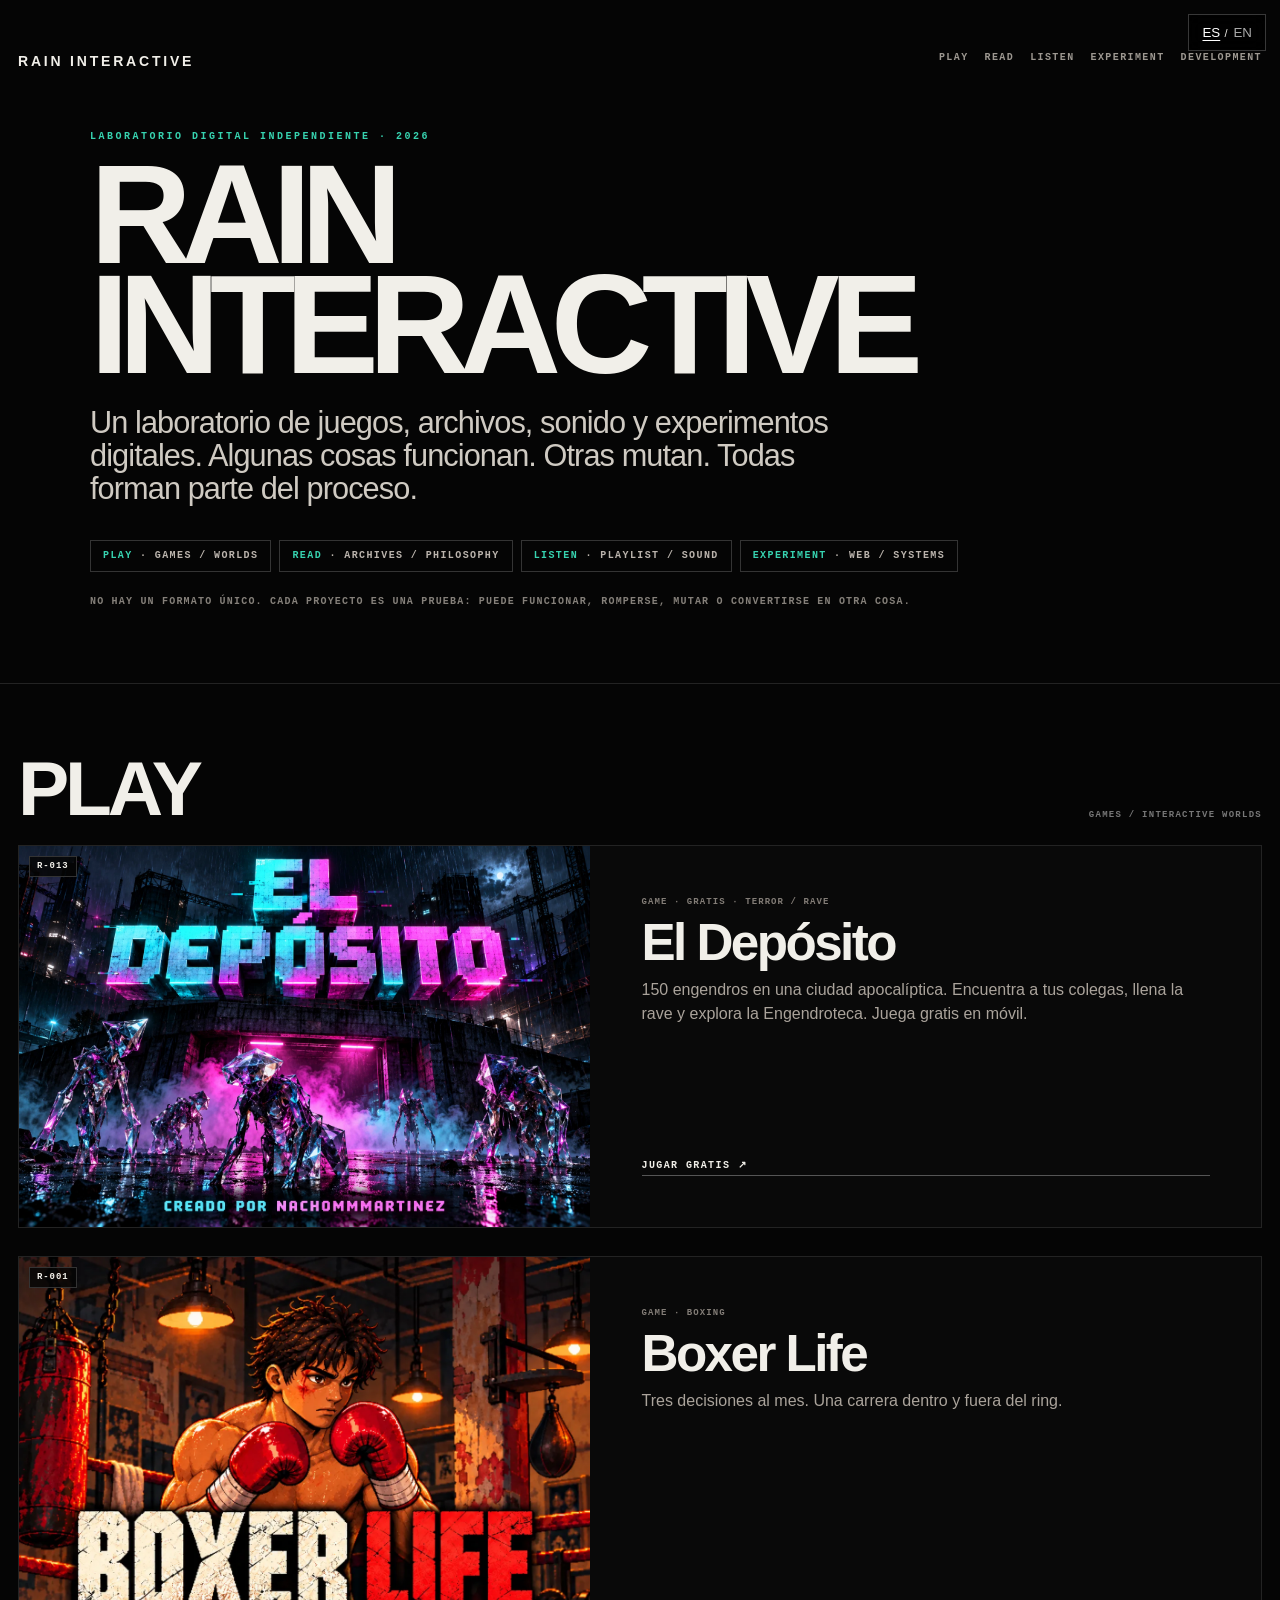
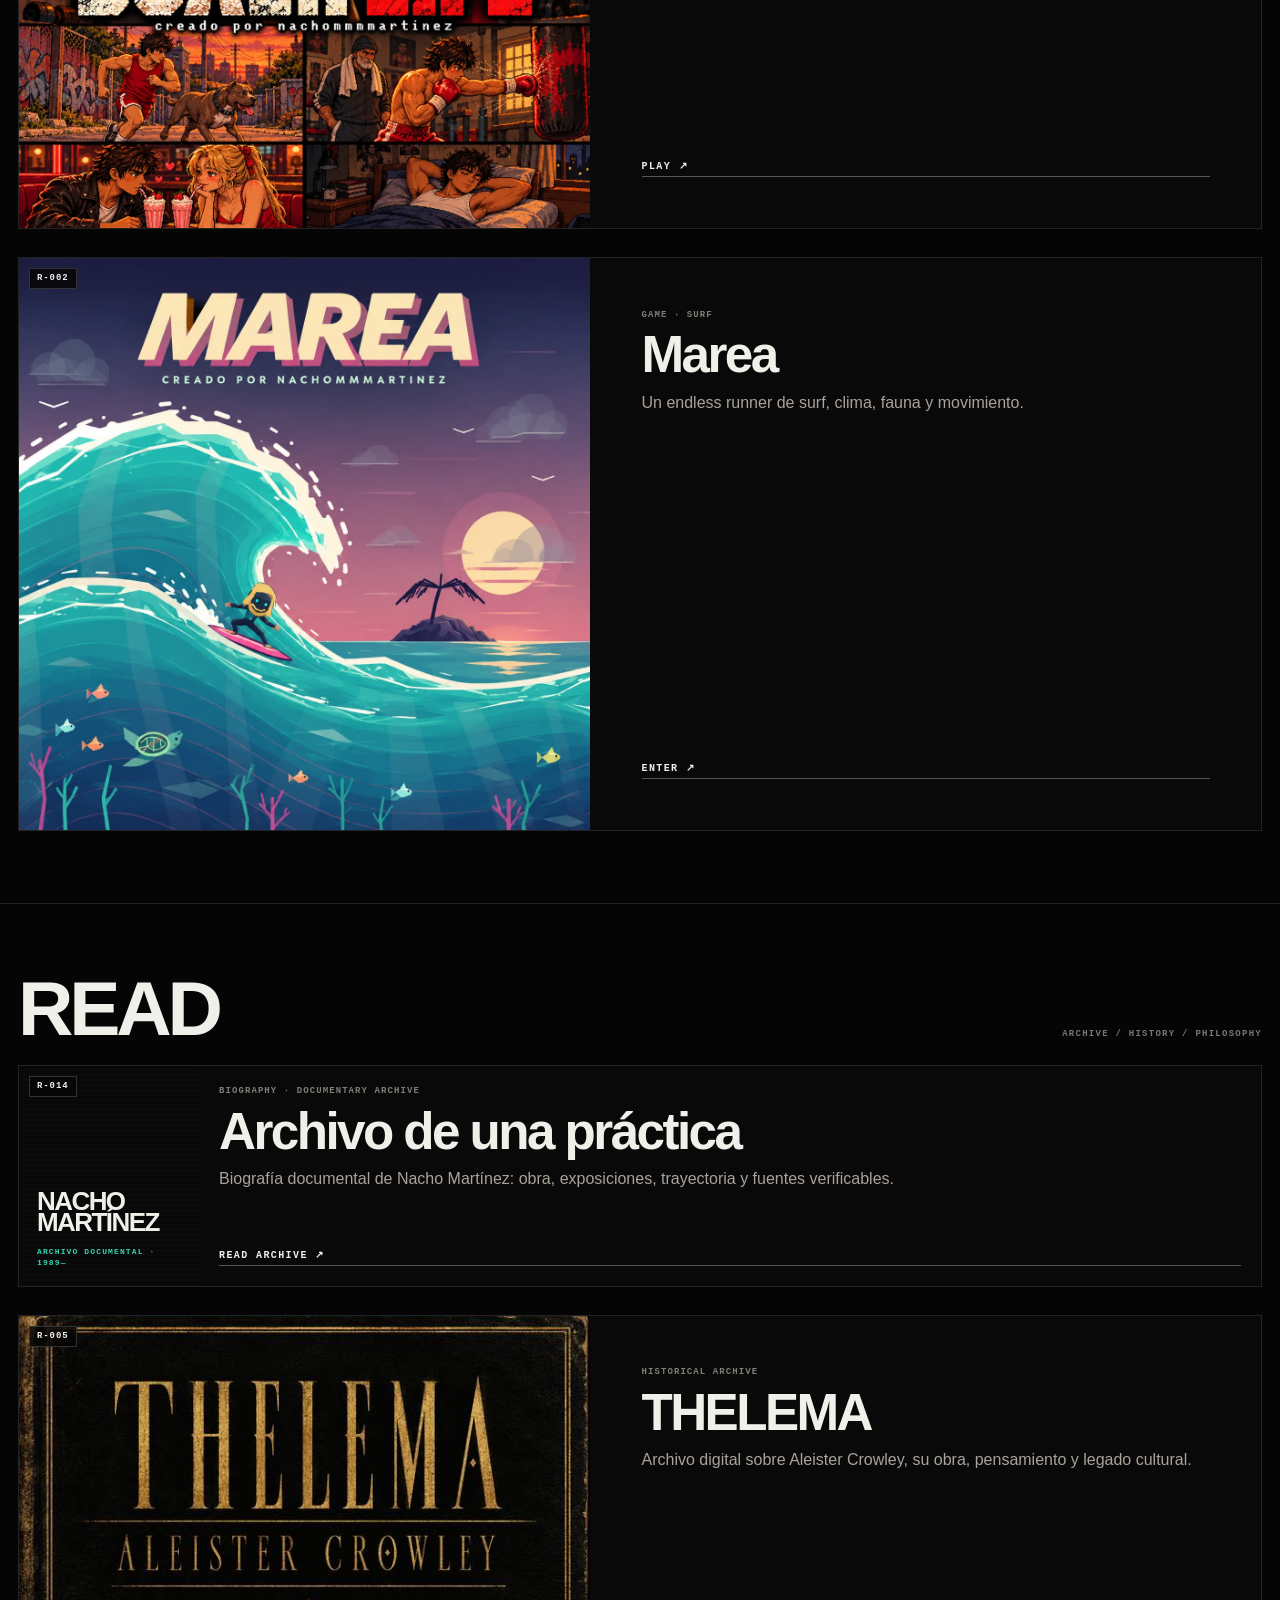
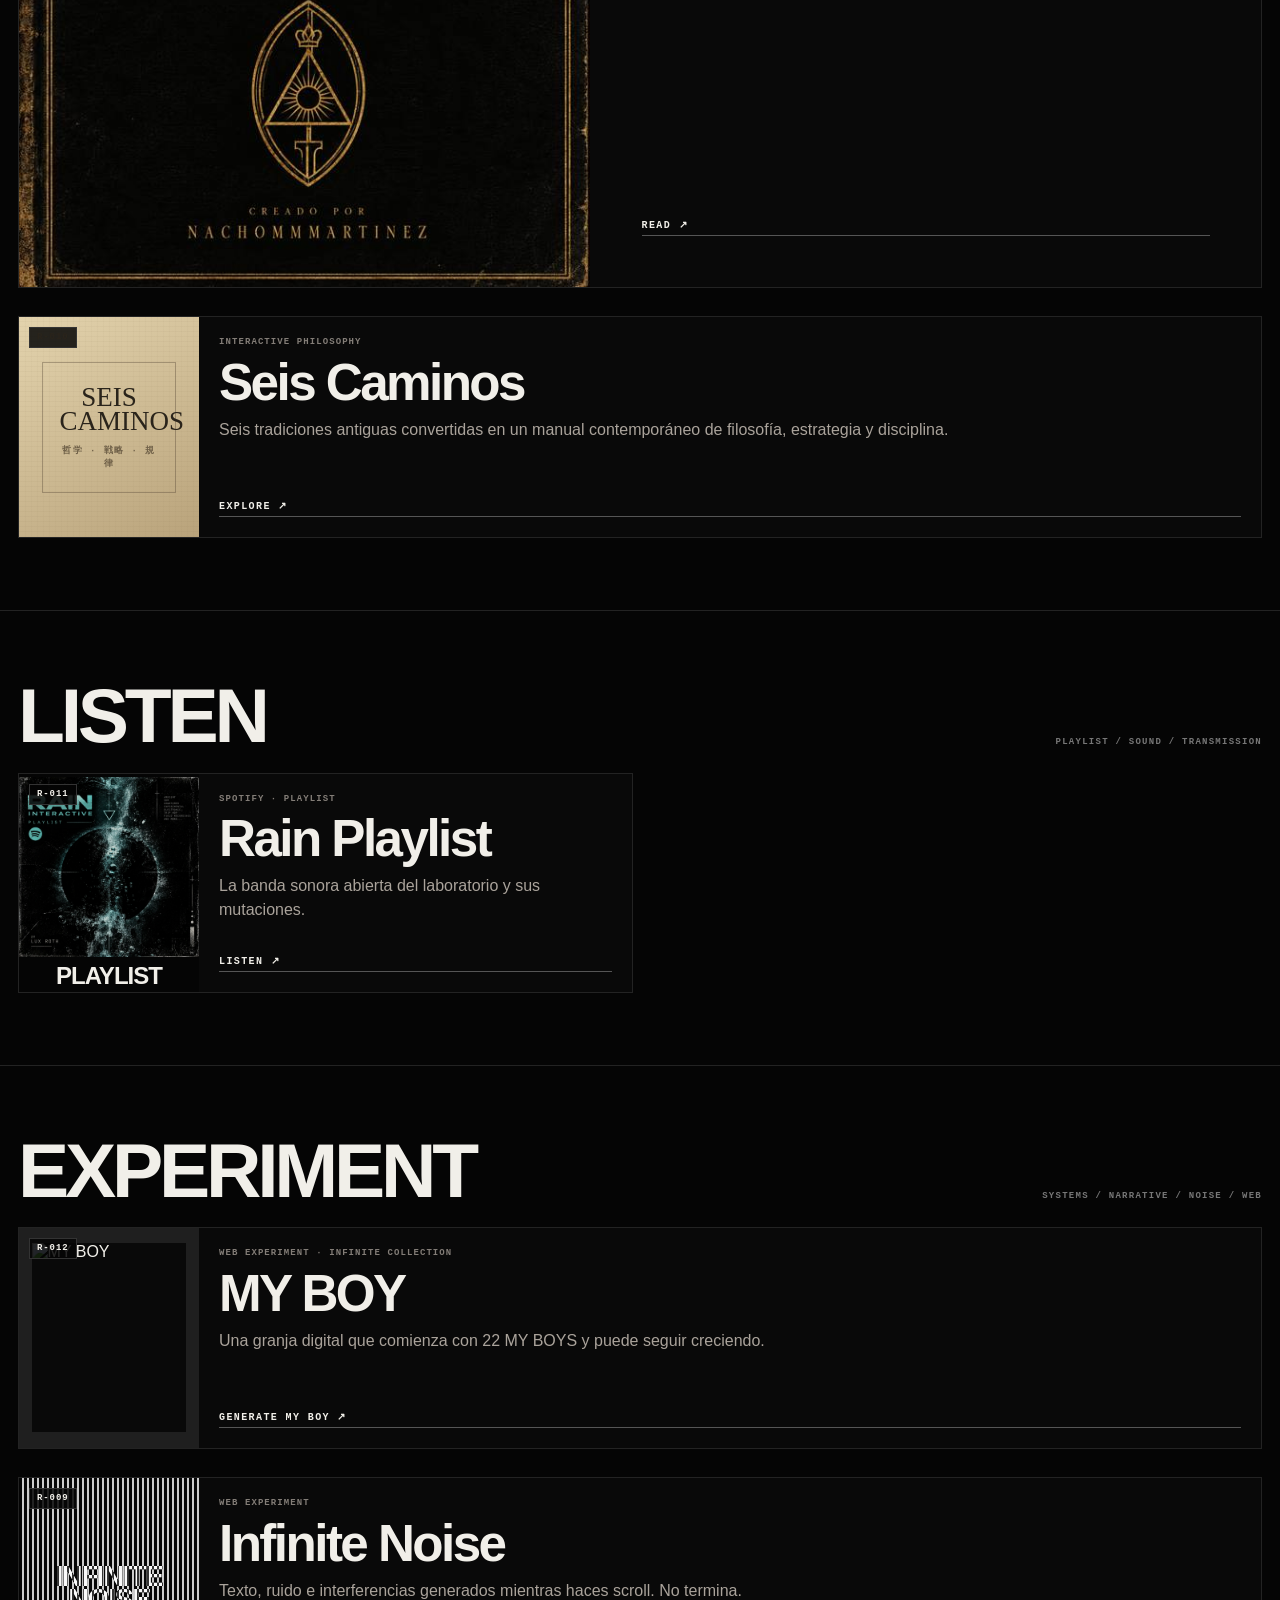
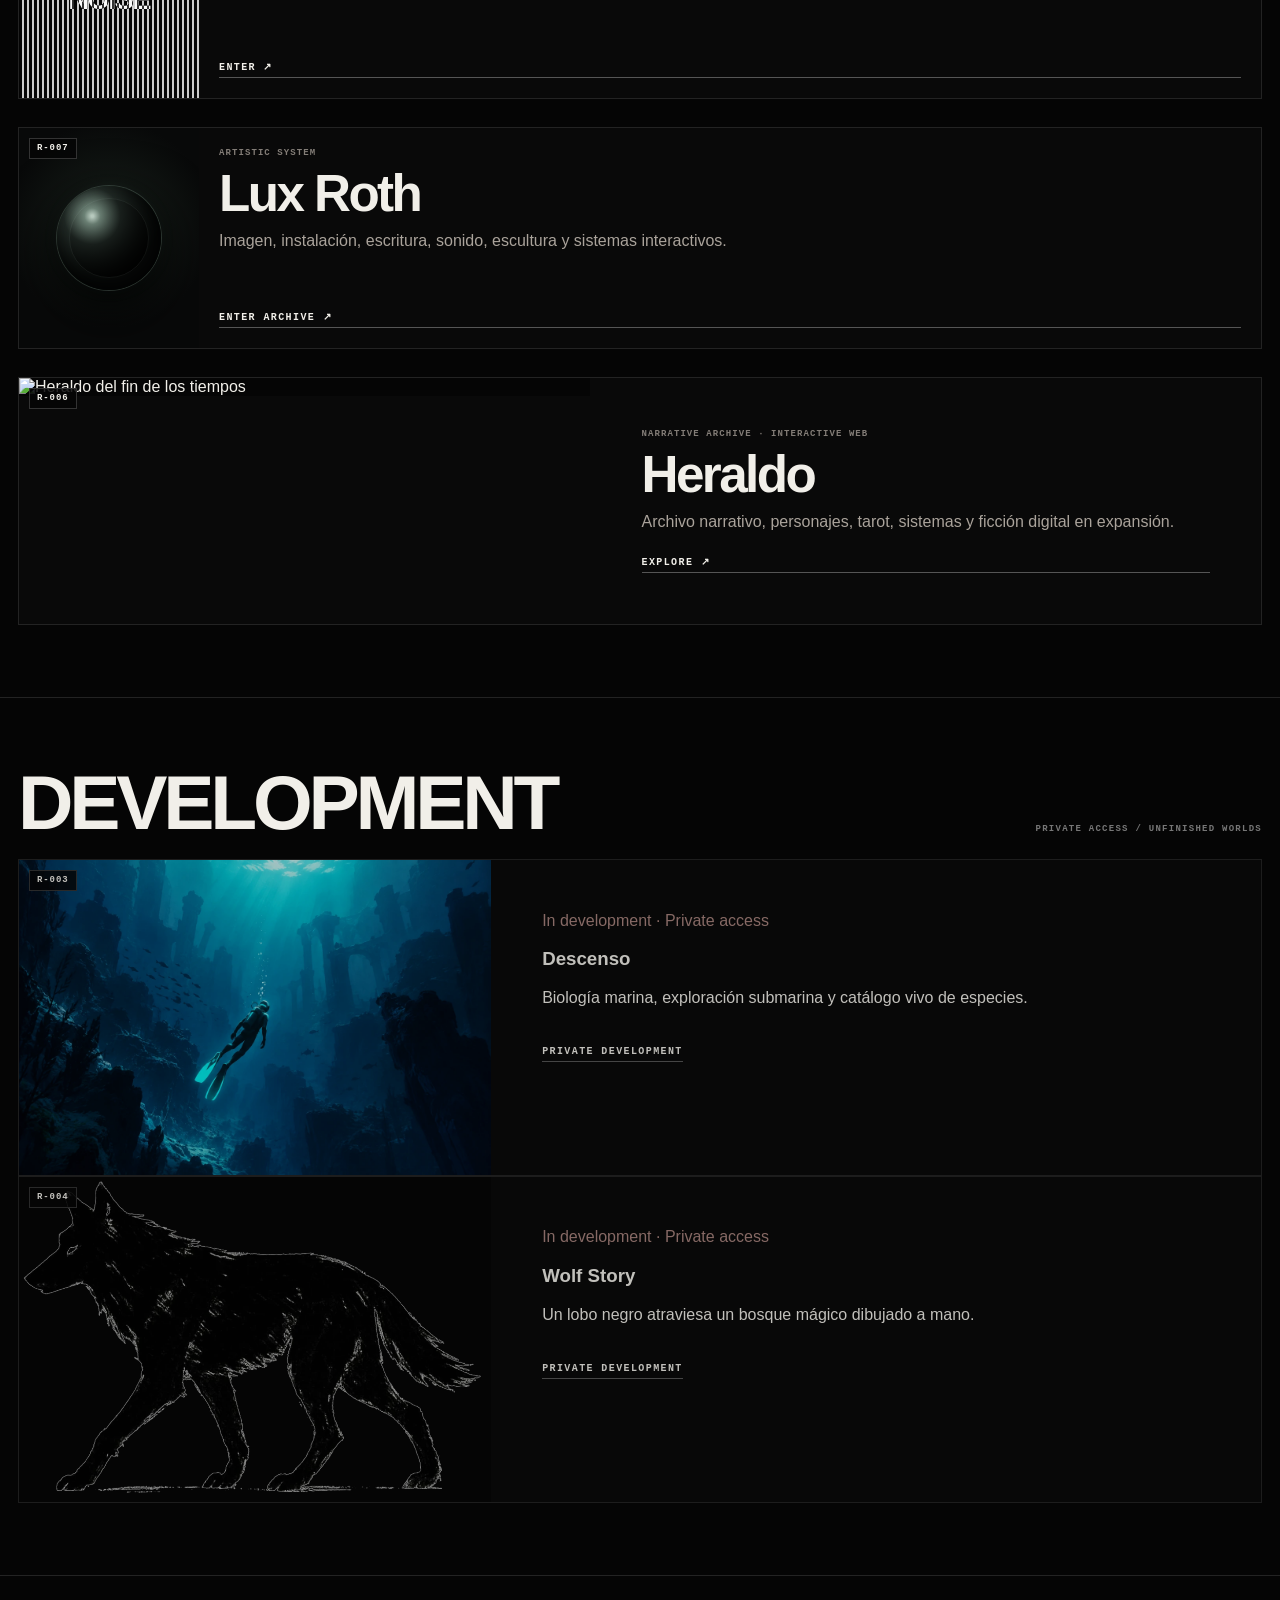
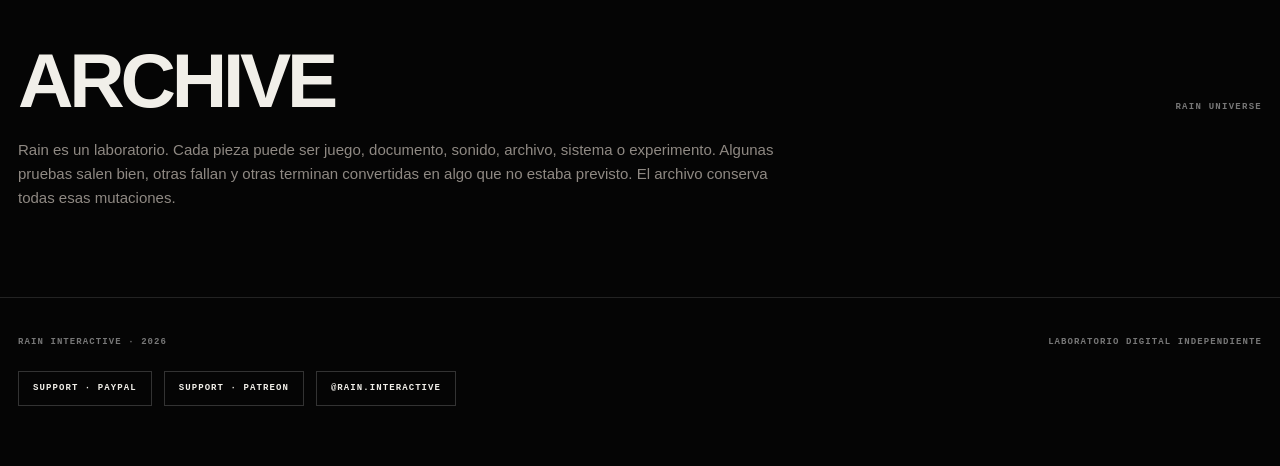
==== commit e7f43974: "Add Nacho Martinez biography to Rain Read archive" ====
--- a/index.html
+++ b/index.html
@@ -227,6 +227,7 @@
   <div class="wrap">
     <div class="section-head"><h2>Read</h2><span>Archive / history / philosophy</span></div>
     <div class="grid">
+      <a class="card" href="/nacho-martinez/"><div class="thumb" style="display:flex;flex-direction:column;align-items:flex-start;justify-content:flex-end;padding:18px;background:repeating-linear-gradient(0deg,#0b0b0b 0 2px,#080808 2px 5px)"><span class="n">R-014</span><strong style="font-size:26px;line-height:.82;letter-spacing:-.06em">NACHO<br>MARTÍNEZ</strong><small style="margin-top:12px;font:700 8px/1.4 'Courier New',monospace;letter-spacing:.14em;color:#37d3b0">ARCHIVO DOCUMENTAL · 1989—</small></div><div class="copy"><div><div class="type">Biography · Documentary archive</div><h3>Archivo de una práctica</h3><p>Biografía documental de Nacho Martínez: obra, exposiciones, trayectoria y fuentes verificables.</p></div><span class="cta">Read archive ↗</span></div></a>
       <a class="card card-art card-thelema" href="/thelema-preview/"><div class="artwork-original"><span class="n">R-005</span><img src="/assets/thelema-cover.jpg?v=v12" alt="Thelema"></div><div class="copy"><div><div class="type">Historical archive</div><h3>THELEMA</h3><p>Archivo digital sobre Aleister Crowley, su obra, pensamiento y legado cultural.</p></div><span class="cta">Read ↗</span></div></a>
       <a class="card" href="/seis-caminos/"><div class="thumb paper-thumb"><span class="n">R-010</span><div class="paper-mark"><strong>SEIS<br>CAMINOS</strong><small>哲学 · 戦略 · 規律</small></div></div><div class="copy"><div><div class="type">Interactive philosophy</div><h3>Seis Caminos</h3><p>Seis tradiciones antiguas convertidas en un manual contemporáneo de filosofía, estrategia y disciplina.</p></div><span class="cta">Explore ↗</span></div></a>
     </div>
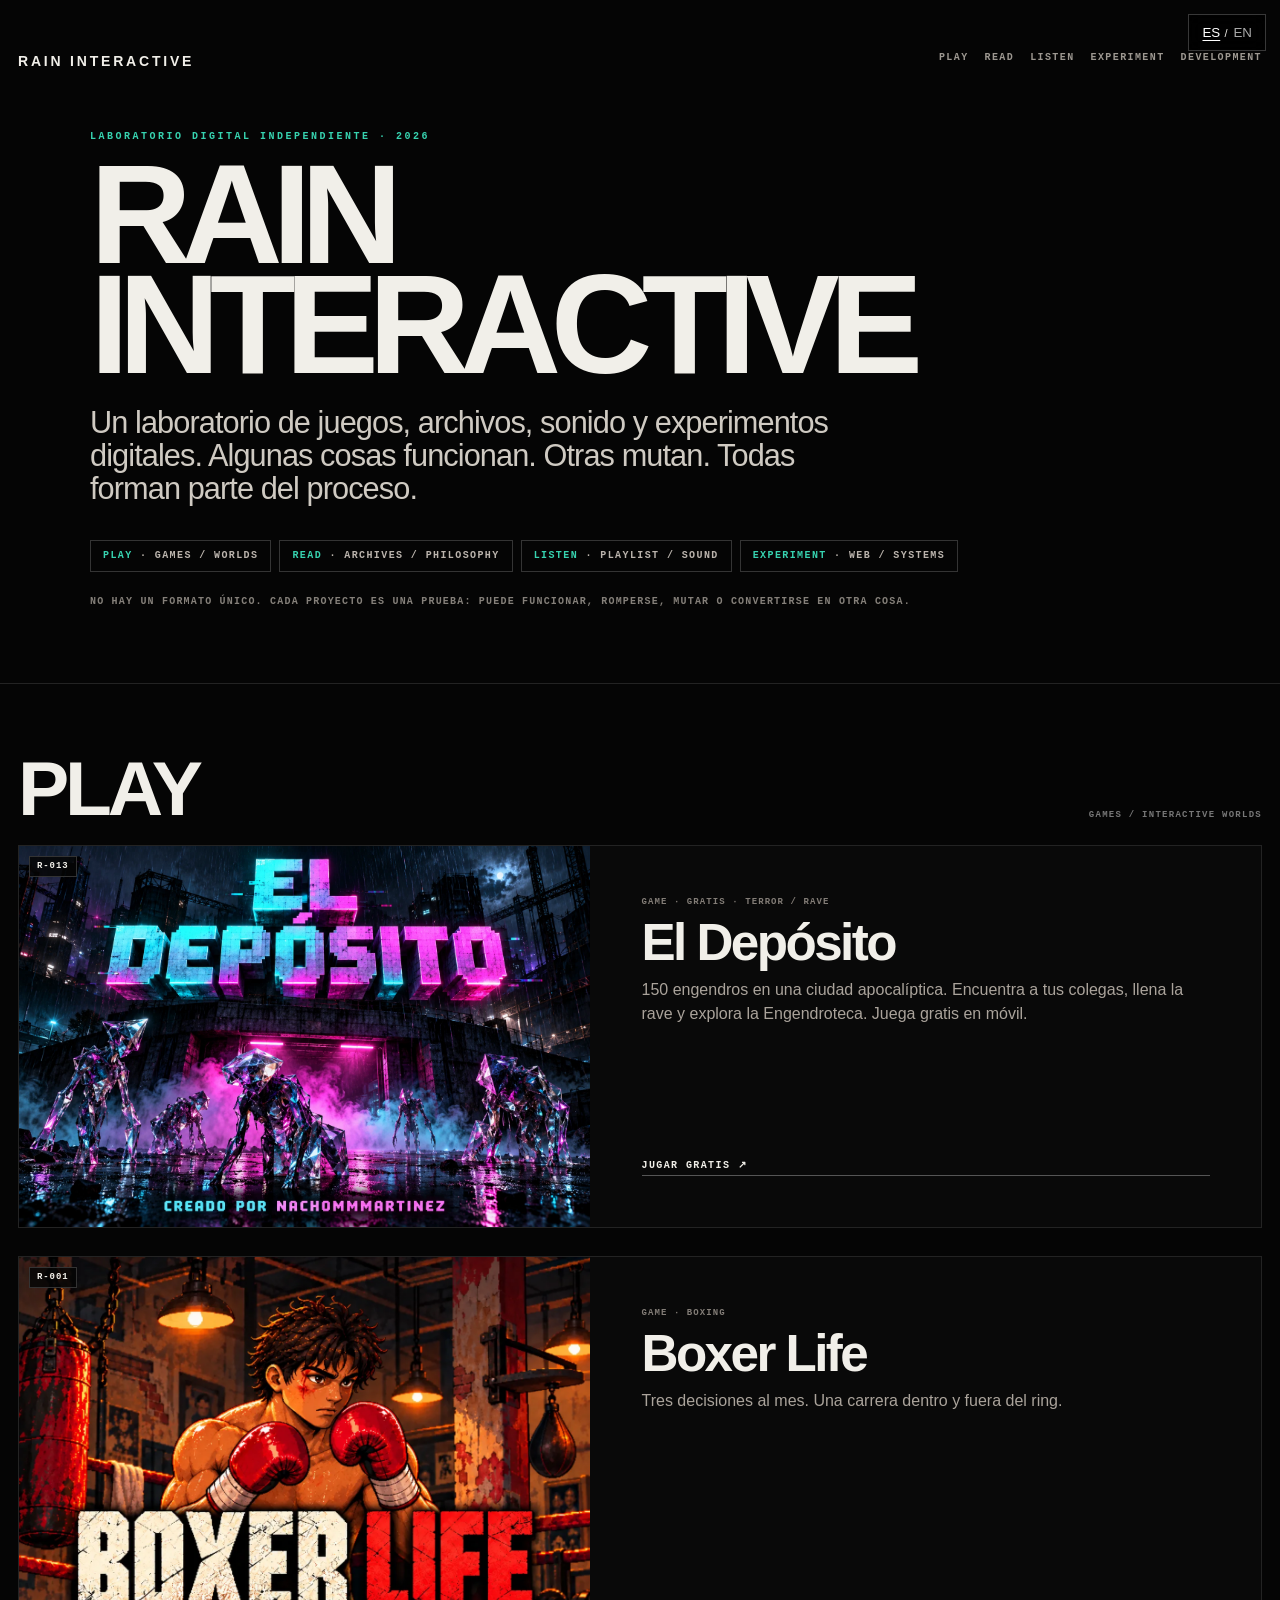
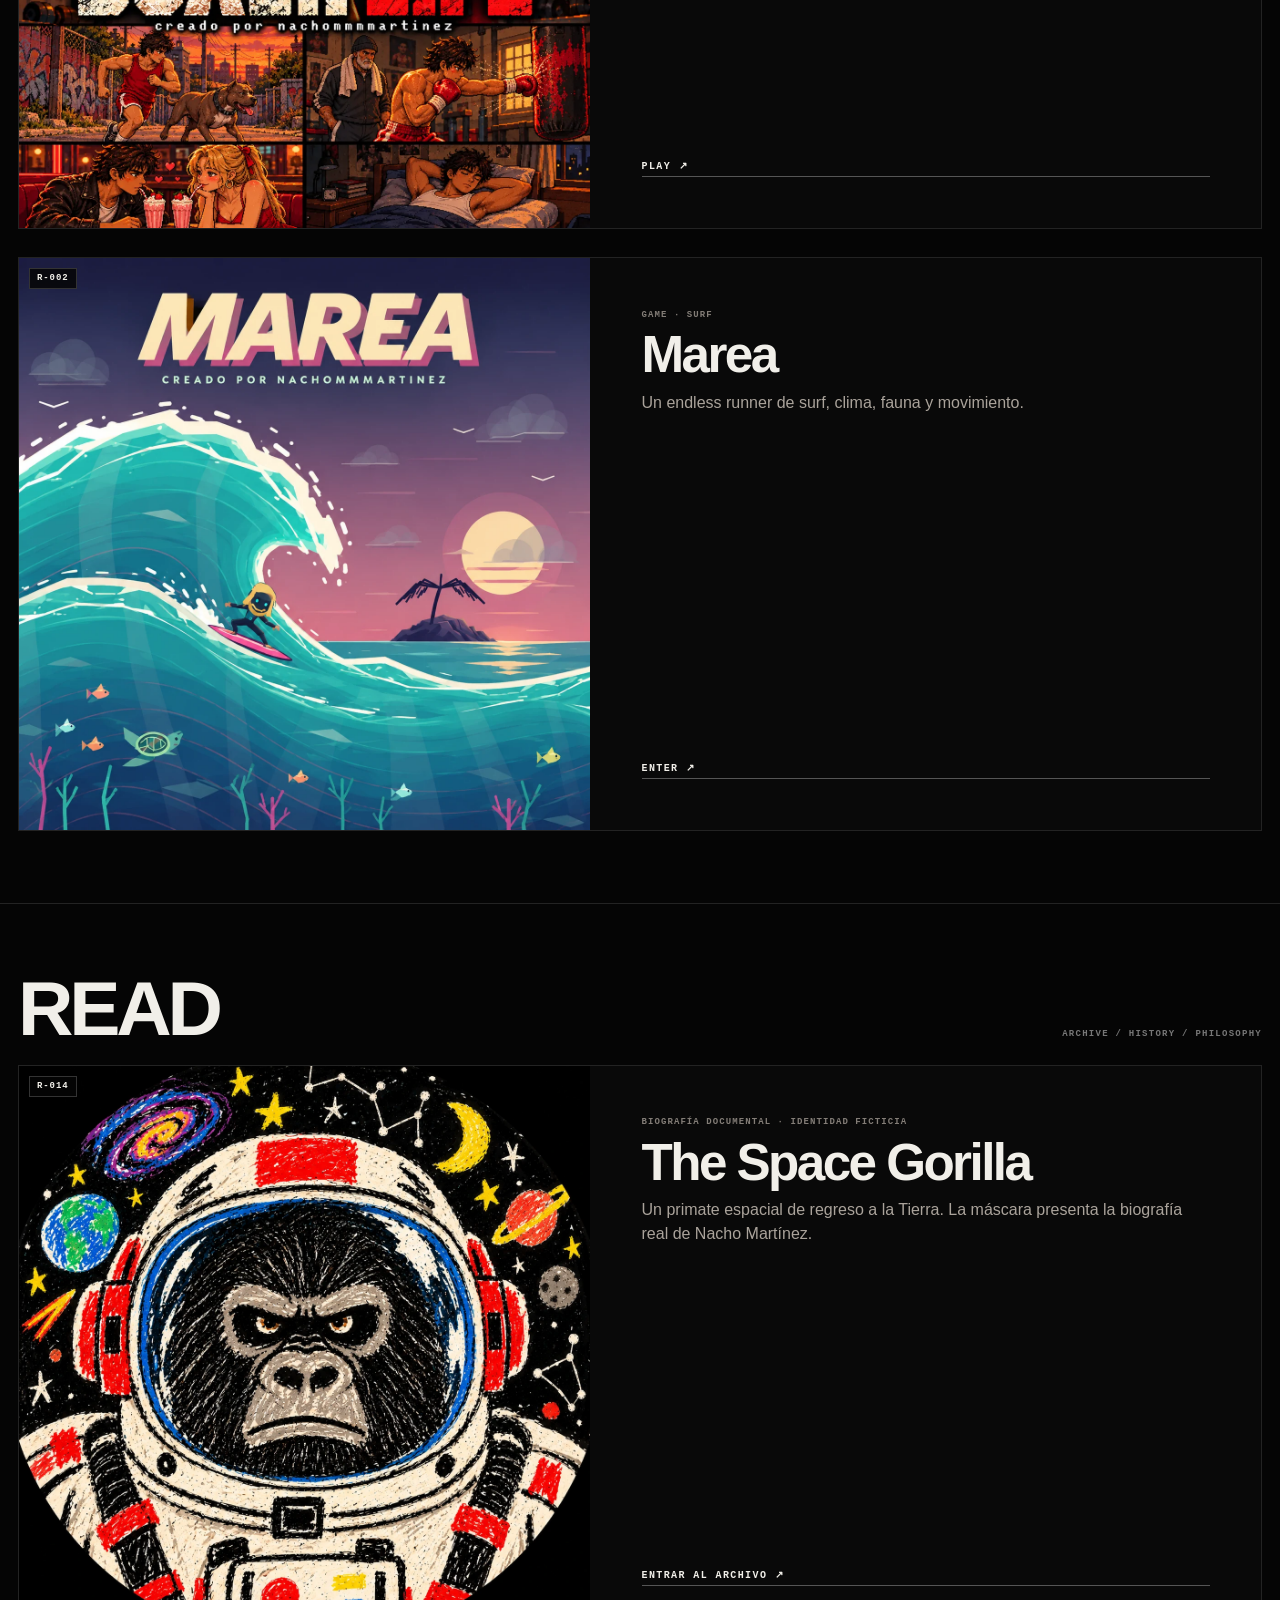
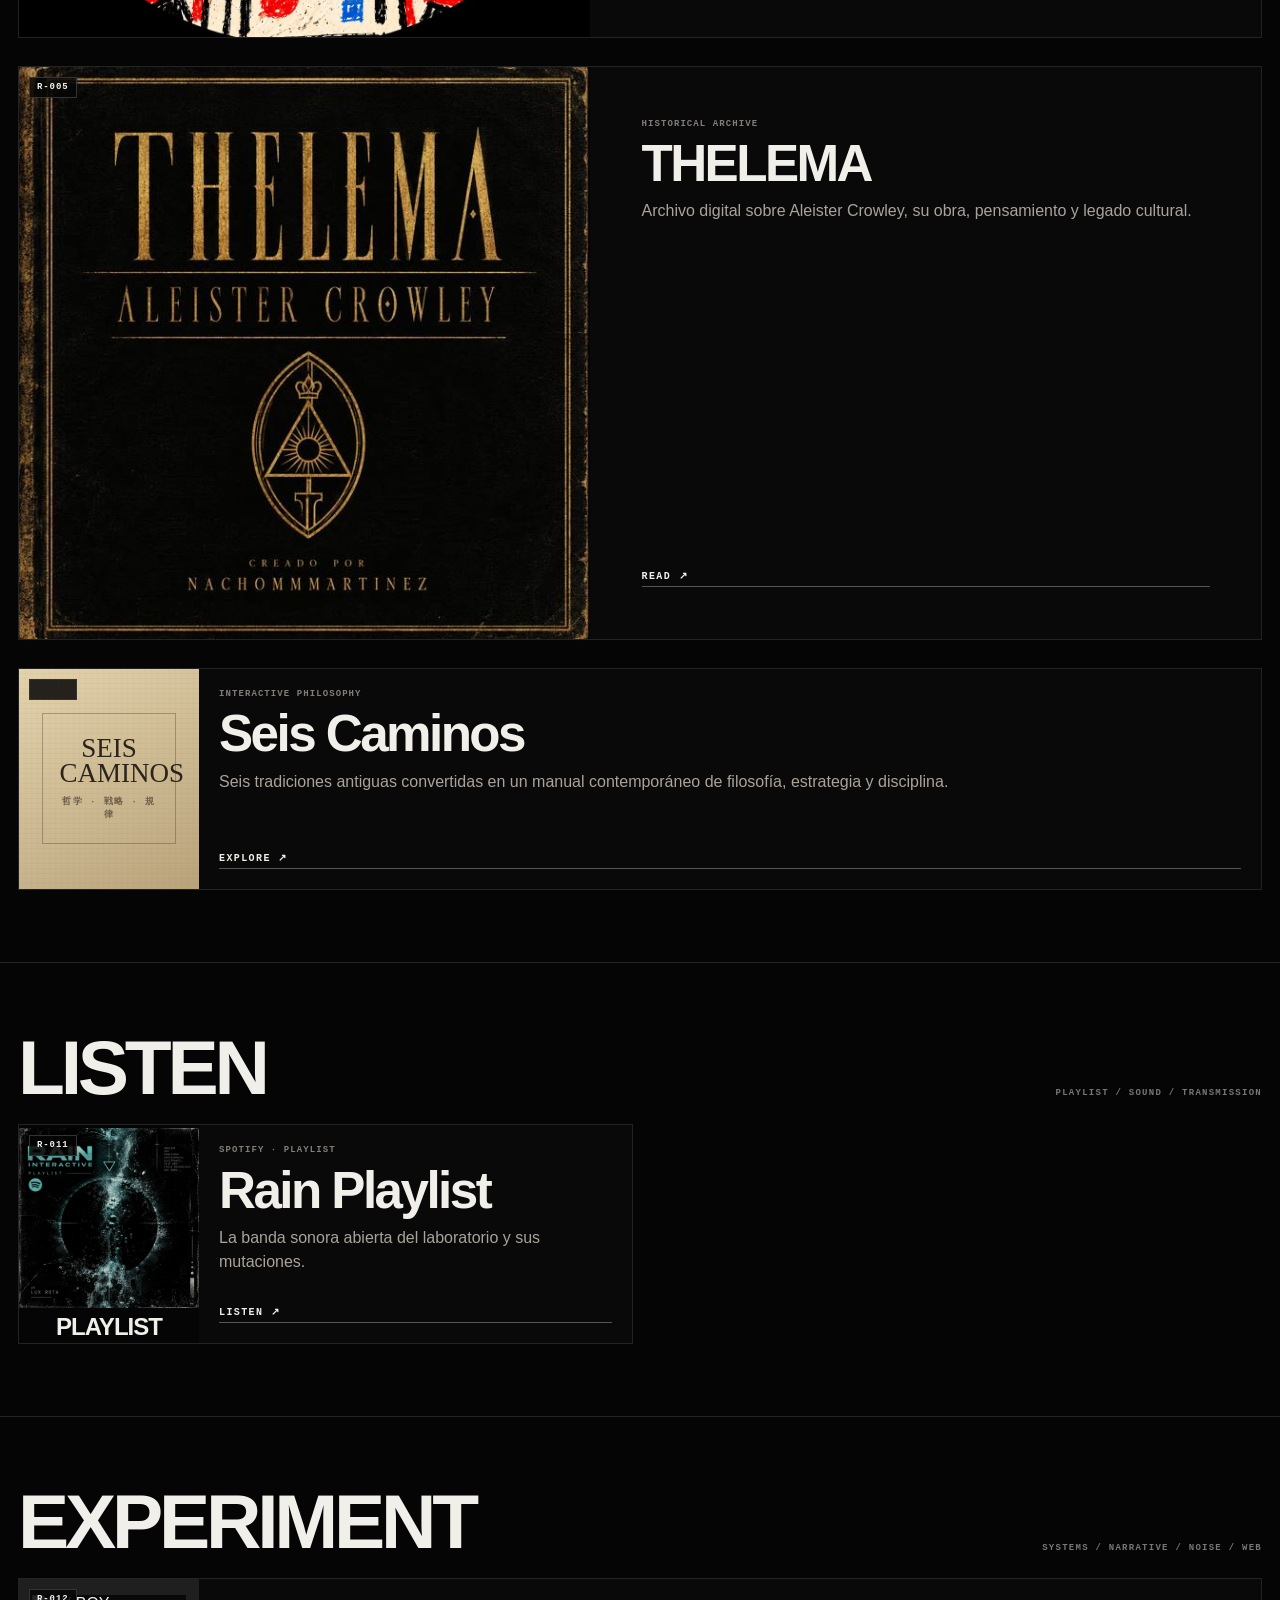
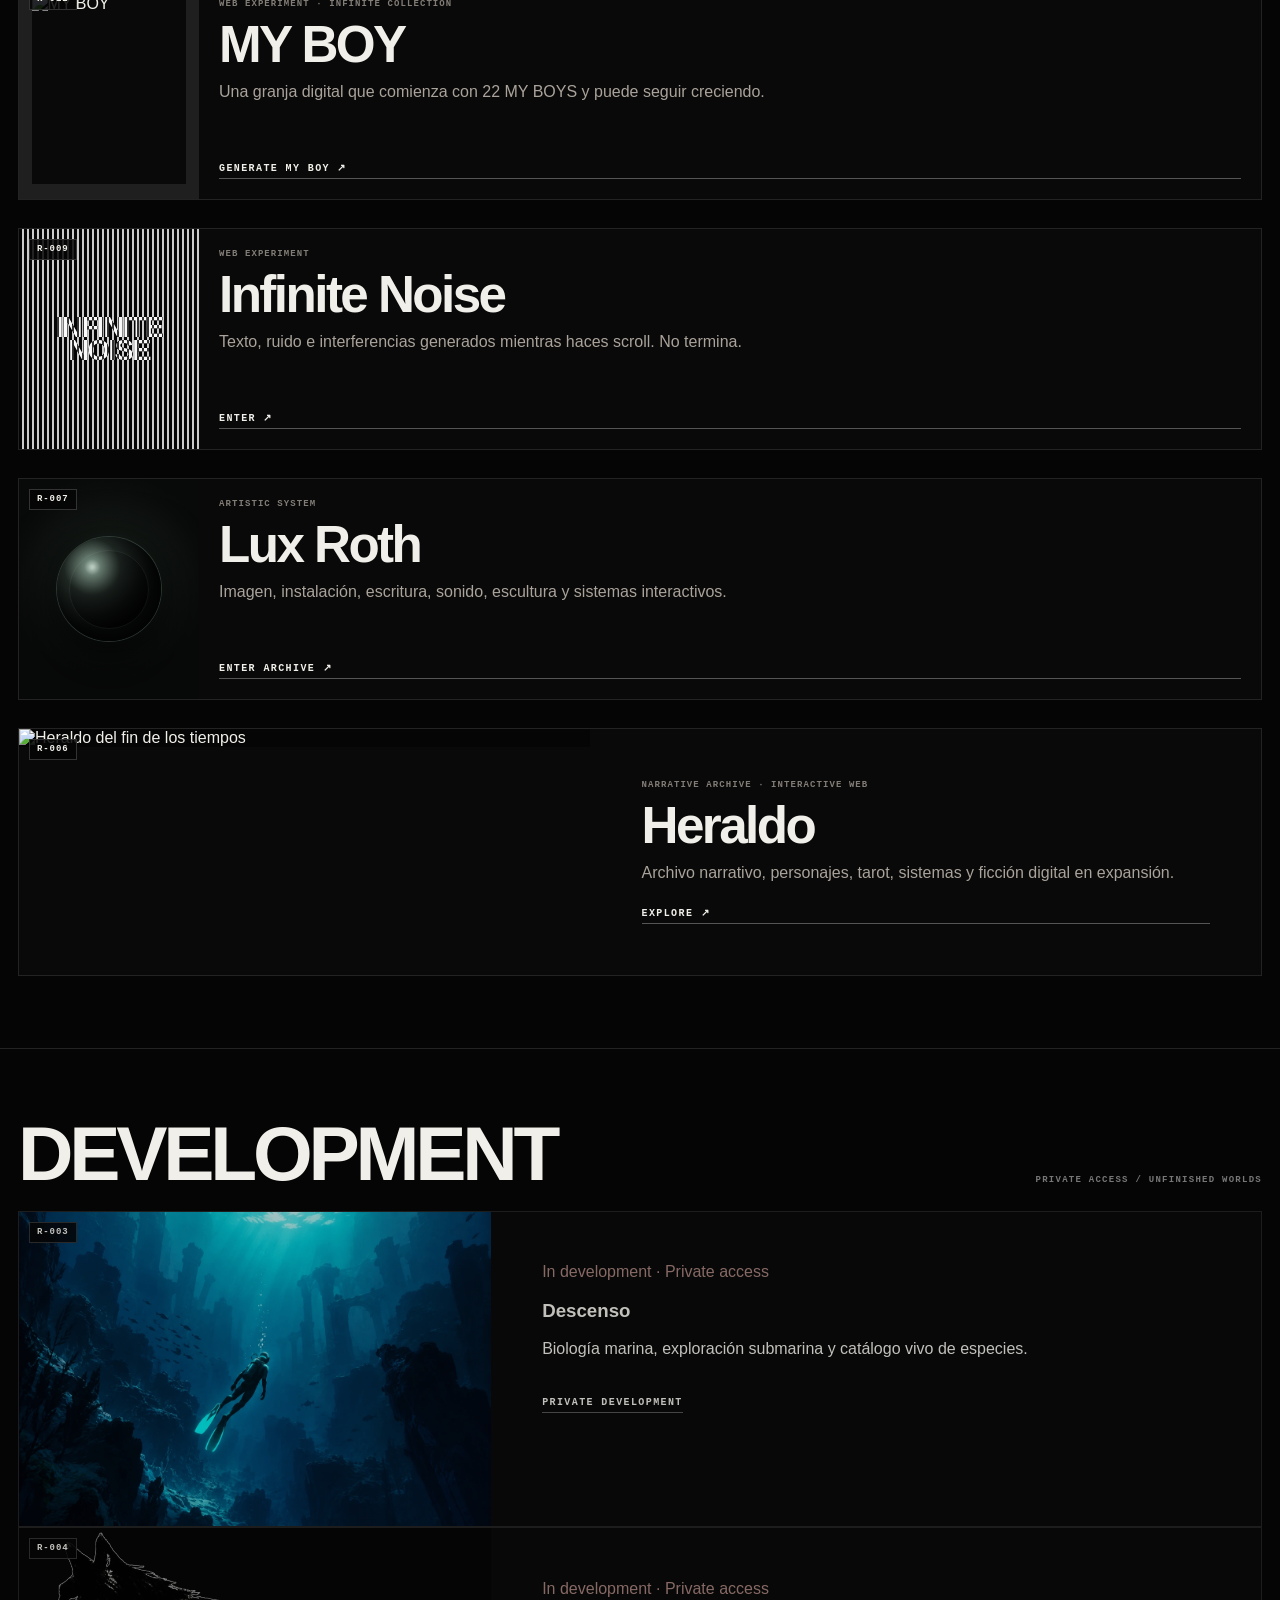
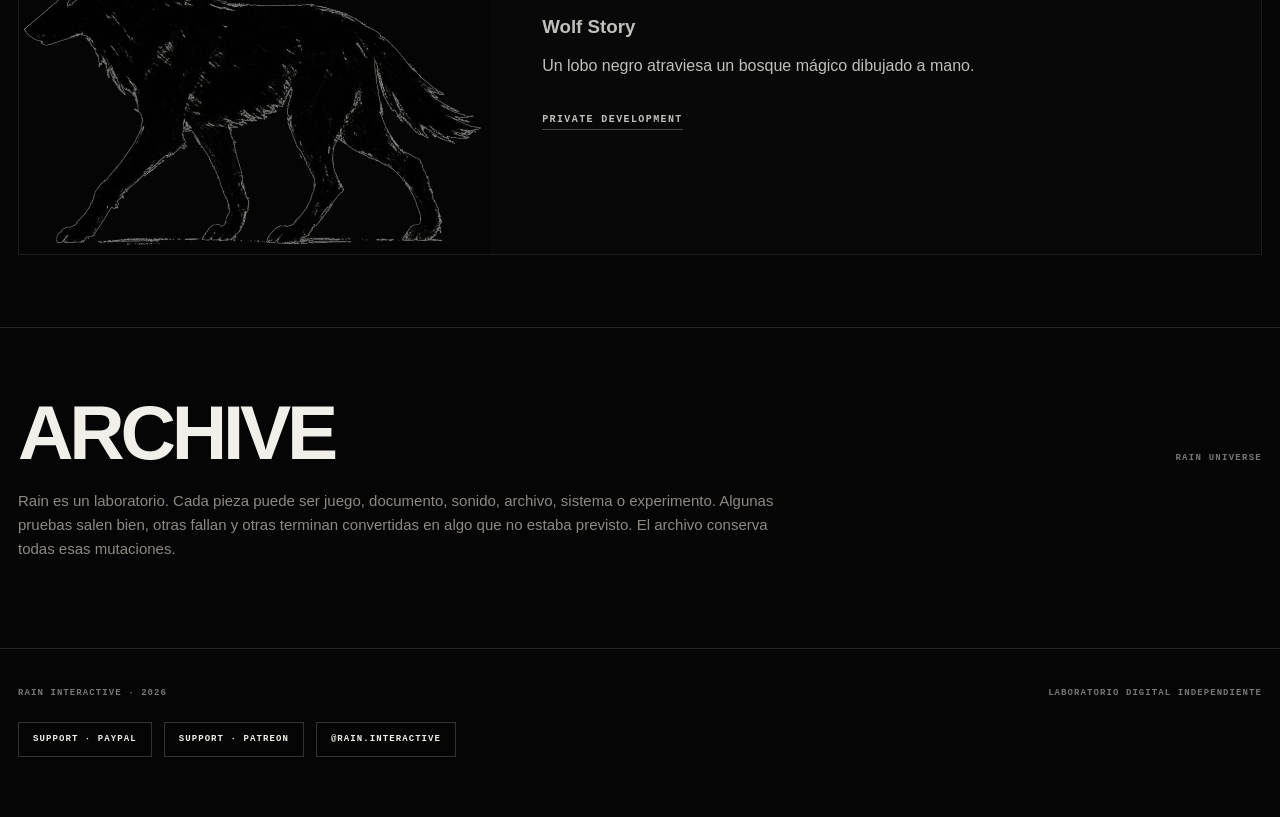
==== commit f65d0661: "Publish The Space Gorilla archive with illustrated avatar and documented biography" ====
--- a/index.html
+++ b/index.html
@@ -227,7 +227,7 @@
   <div class="wrap">
     <div class="section-head"><h2>Read</h2><span>Archive / history / philosophy</span></div>
     <div class="grid">
-      <a class="card" href="/nacho-martinez/"><div class="thumb" style="display:flex;flex-direction:column;align-items:flex-start;justify-content:flex-end;padding:18px;background:repeating-linear-gradient(0deg,#0b0b0b 0 2px,#080808 2px 5px)"><span class="n">R-014</span><strong style="font-size:26px;line-height:.82;letter-spacing:-.06em">NACHO<br>MARTÍNEZ</strong><small style="margin-top:12px;font:700 8px/1.4 'Courier New',monospace;letter-spacing:.14em;color:#37d3b0">ARCHIVO DOCUMENTAL · 1989—</small></div><div class="copy"><div><div class="type">Biography · Documentary archive</div><h3>Archivo de una práctica</h3><p>Biografía documental de Nacho Martínez: obra, exposiciones, trayectoria y fuentes verificables.</p></div><span class="cta">Read archive ↗</span></div></a>
+      <a class="card card-art card-space-gorilla" href="/the-space-gorilla/"><div class="artwork-original" style="background:#090c18"><span class="n">R-014</span><img src="/the-space-gorilla/assets/space-gorilla.webp" width="1254" height="1254" alt="The Space Gorilla — avatar del archivo espacial de Nacho Martínez" loading="lazy" style="object-fit:contain"></div><div class="copy"><div><div class="type">Biografía documental · Identidad ficticia</div><h3>The Space Gorilla</h3><p>Un primate espacial de regreso a la Tierra. La máscara presenta la biografía real de Nacho Martínez.</p></div><span class="cta">Entrar al archivo ↗</span></div></a>
       <a class="card card-art card-thelema" href="/thelema-preview/"><div class="artwork-original"><span class="n">R-005</span><img src="/assets/thelema-cover.jpg?v=v12" alt="Thelema"></div><div class="copy"><div><div class="type">Historical archive</div><h3>THELEMA</h3><p>Archivo digital sobre Aleister Crowley, su obra, pensamiento y legado cultural.</p></div><span class="cta">Read ↗</span></div></a>
       <a class="card" href="/seis-caminos/"><div class="thumb paper-thumb"><span class="n">R-010</span><div class="paper-mark"><strong>SEIS<br>CAMINOS</strong><small>哲学 · 戦略 · 規律</small></div></div><div class="copy"><div><div class="type">Interactive philosophy</div><h3>Seis Caminos</h3><p>Seis tradiciones antiguas convertidas en un manual contemporáneo de filosofía, estrategia y disciplina.</p></div><span class="cta">Explore ↗</span></div></a>
     </div>
@@ -284,4 +284,4 @@
   </div>
 </footer>
 <style id="rain-lang-style">#rain-lang{position:fixed;top:14px;right:14px;z-index:99999;background:rgba(0,0,0,.78);backdrop-filter:blur(8px);border:1px solid rgba(255,255,255,.22);padding:5px 8px;font:11px Arial,sans-serif;letter-spacing:.08em}#rain-lang button{appearance:none;border:0;background:transparent;color:#aaa;padding:5px;cursor:pointer}#rain-lang button.active{color:#fff;text-decoration:underline;text-underline-offset:3px}#google_translate_element{position:fixed;left:-9999px;top:-9999px}.goog-te-banner-frame.skiptranslate{display:none!important}body{top:0!important}</style><div id="rain-lang"><button data-lang="es">ES</button><span>/</span><button data-lang="en">EN</button></div><div id="google_translate_element" aria-hidden="true"></div><script id="rain-lang-js">(function(){const K="rain-site-lang";function mark(l){document.querySelectorAll("#rain-lang button").forEach(b=>b.classList.toggle("active",b.dataset.lang===l));document.documentElement.lang=l}function apply(l){localStorage.setItem(K,l);mark(l);const go=()=>{const s=document.querySelector(".goog-te-combo");if(!s)return false;s.value=l==="es"?"":l;s.dispatchEvent(new Event("change",{bubbles:true}));return true};if(!go()){let n=0,t=setInterval(()=>{if(go()||++n>40)clearInterval(t)},250)}}window.googleTranslateElementInit=function(){new google.translate.TranslateElement({pageLanguage:"es",includedLanguages:"es,en",autoDisplay:false},"google_translate_element");setTimeout(()=>apply(localStorage.getItem(K)||"es"),300)};document.querySelectorAll("#rain-lang button").forEach(b=>b.onclick=()=>apply(b.dataset.lang));mark(localStorage.getItem(K)||"es")})();</script><script src="https://translate.google.com/translate_a/element.js?cb=googleTranslateElementInit"></script></body>
-</html>+</html>
